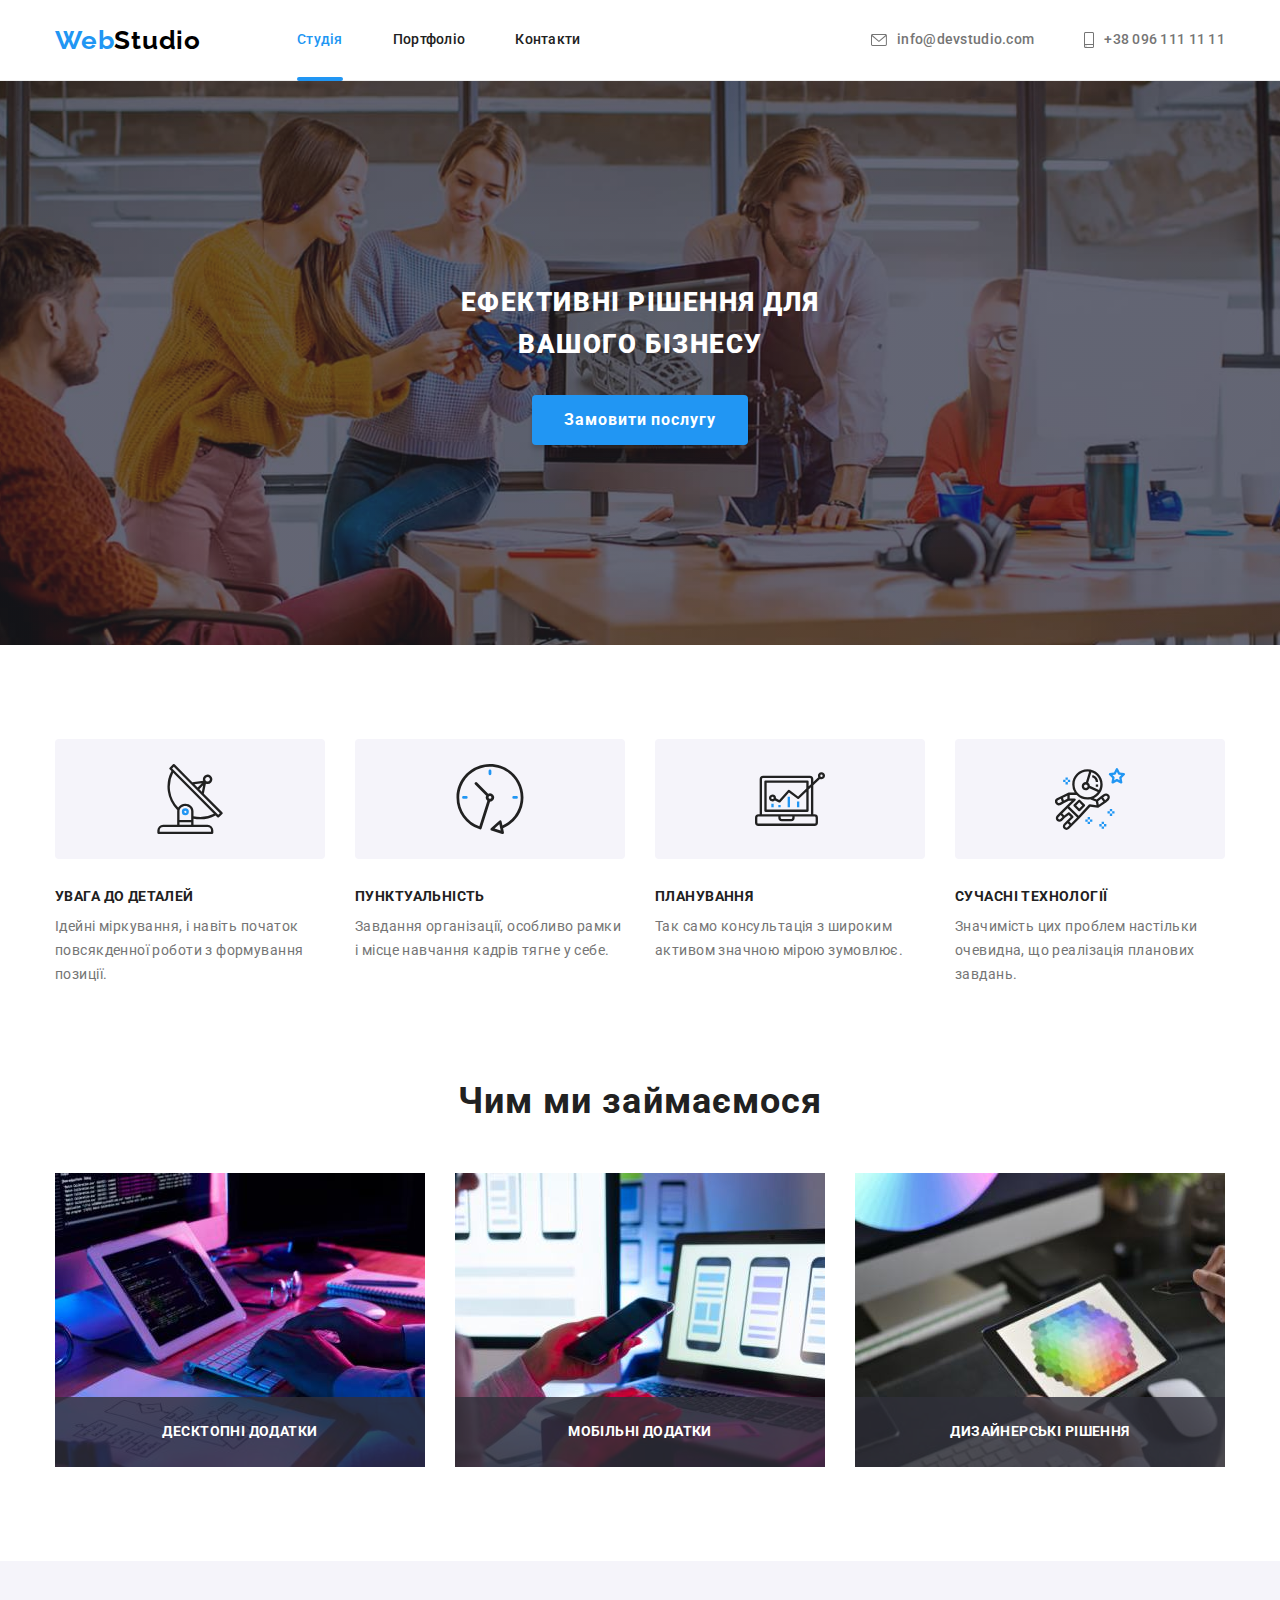
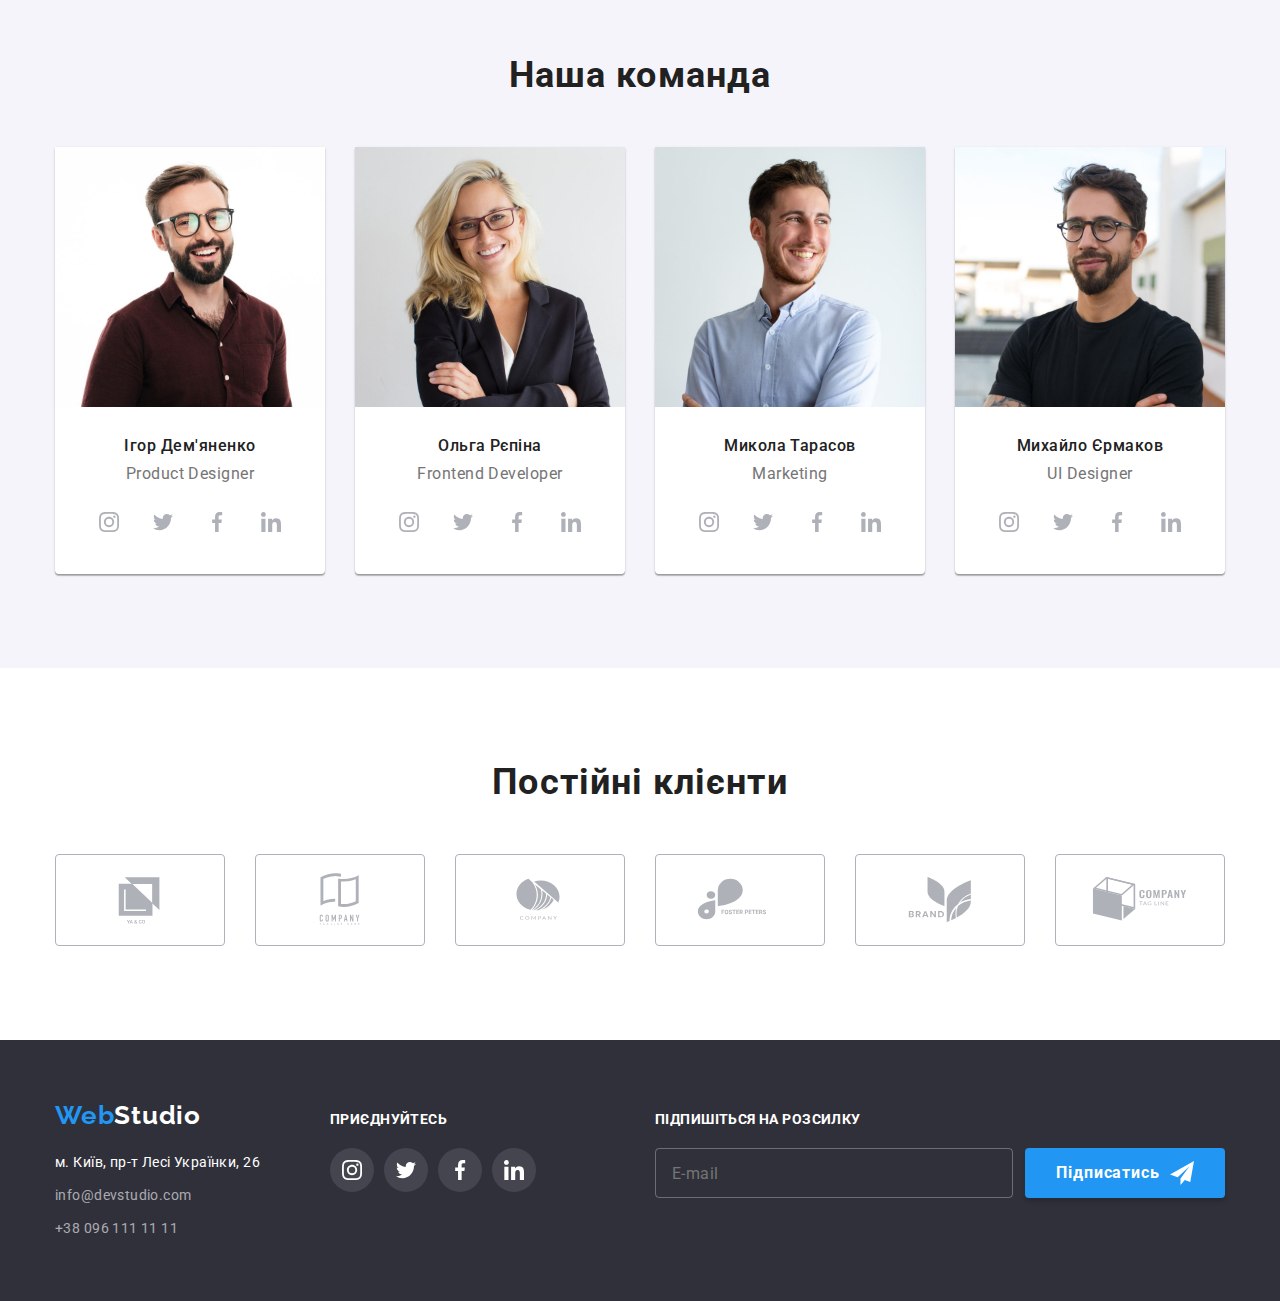
==== index.html @ f0867762 "Initial commit" ====
<!DOCTYPE html>
<html lang="uk">
  <head>
    <meta charset="UTF-8" />
    <meta http-equiv="X-UA-Compatible" content="IE=edge" />
    <meta name="viewport" content="width=device-width, initial-scale=1.0" />
    <title>Document</title>
    <link rel="preconnect" href="https://fonts.googleapis.com" />
    <link rel="preconnect" href="https://fonts.gstatic.com" crossorigin />
    <link
      href="https://fonts.googleapis.com/css2?family=Raleway:wght@700&family=Roboto:wght@400;500;700;900&display=swap"
      rel="stylesheet"
    />
    <link
      rel="stylesheet"
      href="https://cdnjs.cloudflare.com/ajax/libs/modern-normalize/1.0.0/modern-normalize.min.css"
    />

    <link rel="stylesheet" href="./css/main.min.css" />
  </head>
  <body>
    <header class="header">
      <div class="header_container">
        <a class="logo_header" href="./index.html" lang="en">
          <span class="logo_span">Web</span>Studio</a
        >
        <button
          class="btn__menu is-open"
          type="button"
          aria-expanded="true"
          aria-controls="menu-container"
          data-menu-button=""
        >
          <svg width="40" height="40" aria-label="Перемикач мобільного меню">
            <use
              class="btn__icon--burger"
              href="./images/icon.svg#icon-menu"
            ></use>
            <use
              class="btn__icon--close"
              href="./images/icon.svg#icon-close"
            ></use>
          </svg>
        </button>
        <div class="header_menu" id="menu-container" data-menu>
          <nav>
            <ul class="header_nav">
              <li class="header_nav-item">
                <a class="header_nav-link current" href="./index.html"
                  >Студія</a
                >
              </li>
              <li class="header_nav-item">
                <a class="header_nav-link" href="./portfolio.html">Портфоліо</a>
              </li>
              <li class="header_nav-item">
                <a class="header_nav-link" href="#">Контакти</a>
              </li>
            </ul>
          </nav>
          <ul class="header_contacts">
            <li class="header_contacts-item">
              <a
                class="header_contacts-link mobile-menu-email"
                href="mailto:info@devstudio.com"
                ><svg class="header_contacts-icon" width="16" height="12">
                  <use href="./images/icon.svg#icon-envelope"></use>
                </svg>
                info@devstudio.com</a
              >
            </li>
            <li class="header_contacts-item">
              <a
                class="header_contacts-link mobile-menu-tel"
                href="tel:+380961111111"
                ><svg class="header_contacts-icon" width="10" height="16">
                  <use href="./images/icon.svg#icon-smartphone"></use>
                </svg>
                +38 096 111 11 11</a
              >
            </li>
          </ul>
          <ul class="social_mobile-list">
            <li class="social_mobile-item">
              <a class="social_mobile-link" href="">Instagram</a>
            </li>
            <li class="social_mobile-item">
              <a class="social_mobile-link" href="">Twitter</a>
            </li>
            <li class="social_mobile-item">
              <a class="social_mobile-link" href="">Facebook</a>
            </li>
            <li class="social_mobile-item">
              <a class="social_mobile-link" href="">LinkedIn</a>
            </li>
          </ul>
        </div>
      </div>
    </header>

    <main>
      <section class="hero_section">
        <div class="hero_container container">
          <h1 class="hero_title">Ефективні рішення для вашого бізнесу</h1>
          <button data-modal_open type="button" class="btn">
            Замовити послугу
          </button>
        </div>
      </section>
      <section class="feature_section">
        <div class="container feature_container">
          <h2 hidden>Особливості</h2>
          <ul class="feature_list">
            <li class="feature_item">
              <div class="feature_iconContainer">
                <svg class="icon" width="70" height="70">
                  <use href="./images/icon.svg#icon-antenna"></use>
                </svg>
              </div>
              <h3 class="feature_subtitle">Увага до деталей</h3>
              <p class="feature_text">
                Ідейні міркування, і навіть початок повсякденної роботи з
                формування позиції.
              </p>
            </li>
            <li class="feature_item">
              <div class="feature_iconContainer">
                <svg class="icon" width="70" height="70">
                  <use href="./images/icon.svg#icon-clock"></use>
                </svg>
              </div>
              <h3 class="feature_subtitle">Пунктуальність</h3>
              <p class="feature_text">
                Завдання організації, особливо рамки і місце навчання кадрів
                тягне у себе.
              </p>
            </li>
            <li class="feature_item">
              <div class="feature_iconContainer">
                <svg class="icon" width="70" height="70">
                  <use href="./images/icon.svg#icon-diagram"></use>
                </svg>
              </div>
              <h3 class="feature_subtitle">Планування</h3>
              <p class="feature_text">
                Так само консультація з широким активом значною мірою зумовлює.
              </p>
            </li>
            <li class="feature_item">
              <div class="feature_iconContainer">
                <svg class="icon" width="70" height="70">
                  <use href="./images/icon.svg#icon-astronaut"></use>
                </svg>
              </div>
              <h3 class="feature_subtitle">Сучасні технології</h3>
              <p class="feature_text">
                Значимість цих проблем настільки очевидна, що реалізація
                планових завдань.
              </p>
            </li>
          </ul>
        </div>
      </section>
      <section class="activity_section">
        <div class="activity_container">
          <h2 class="activity_title">Чим ми займаємося</h2>
          <ul class="activity_list">
            <li class="activity_item">
              <img
                src="./images/work_on_laptop-1.jpg"
                alt="Розробка програмного забезпечення"
                width="370"
                class="activity_img"
              />
              <p class="activity_text">Десктопні додатки</p>
            </li>
            <li class="activity_item">
              <img
                src="./images/work_on_laptop-2.jpg"
                alt="Розробка мобільного додатку"
                width="370"
                class="activity_img"
              />
              <p class="activity_text">Мобільні додатки</p>
            </li>
            <li class="activity_item">
              <img
                src="./images/work_on_laptop-3.jpg"
                alt="Робота з палітрою кольорів"
                width="370"
                class="activity_img"
              />
              <p class="activity_text">Дизайнерські рішення</p>
            </li>
          </ul>
        </div>
      </section>

      <section class="team_section section">
        <div class="container team_container">
          <h2 class="team_title">Наша команда</h2>
          <ul class="team_list">
            <li class="team_item">
              <img
                src="./images/product_designer.jpg"
                alt="product_designer"
                width="270"
                class="team_img"
              />
              <div class="team_description">
                <h3 class="team_name">Ігор Дем'яненко</h3>
                <p lang="en" class="team_profession">Product Designer</p>
                <ul class="social_list">
                  <li>
                    <a class="social_link" href="#">
                      <svg class="icon social_icon" width="20" height="20">
                        <use href="./images/icon.svg#icon-instagram"></use>
                      </svg>
                    </a>
                  </li>
                  <li>
                    <a class="social_link" href="#">
                      <svg class="icon social_icon" width="20" height="20">
                        <use href="./images/icon.svg#icon-twitter"></use>
                      </svg>
                    </a>
                  </li>
                  <li>
                    <a class="social_link" href="#">
                      <svg class="icon social_icon" width="20" height="20">
                        <use href="./images/icon.svg#icon-facebook"></use>
                      </svg>
                    </a>
                  </li>
                  <li>
                    <a class="social_link" href="#">
                      <svg class="icon social_icon" width="20" height="20">
                        <use href="./images/icon.svg#icon-linkedin"></use>
                      </svg>
                    </a>
                  </li>
                </ul>
              </div>
            </li>
            <li class="team_item">
              <img
                src="./images/frontend_developer.jpg"
                alt="frontend_developer"
                width="270"
                class="team_img"
              />
              <div class="team_description">
                <h3 class="team_name">Ольга Рєпіна</h3>
                <p lang="en" class="team_profession">Frontend Developer</p>
                <ul class="social_list">
                  <li>
                    <a class="social_link" href="#">
                      <svg class="icon social_icon" width="20" height="20">
                        <use href="./images/icon.svg#icon-instagram"></use>
                      </svg>
                    </a>
                  </li>
                  <li>
                    <a class="social_link" href="#">
                      <svg class="icon social_icon" width="20" height="20">
                        <use href="./images/icon.svg#icon-twitter"></use>
                      </svg>
                    </a>
                  </li>
                  <li>
                    <a class="social_link" href="#">
                      <svg class="icon social_icon" width="20" height="20">
                        <use href="./images/icon.svg#icon-facebook"></use>
                      </svg>
                    </a>
                  </li>
                  <li>
                    <a class="social_link" href="#">
                      <svg class="icon social_icon" width="20" height="20">
                        <use href="./images/icon.svg#icon-linkedin"></use>
                      </svg>
                    </a>
                  </li>
                </ul>
              </div>
            </li>
            <li class="team_item">
              <img
                src="./images/marketing.jpg"
                alt="marketing"
                width="270"
                class="team_img"
              />
              <div class="team_description">
                <h3 class="team_name">Микола Тарасов</h3>
                <p lang="en" class="team_profession">Marketing</p>
                <ul class="social_list">
                  <li>
                    <a class="social_link" href="#">
                      <svg class="icon social_icon" width="20" height="20">
                        <use href="./images/icon.svg#icon-instagram"></use>
                      </svg>
                    </a>
                  </li>
                  <li>
                    <a class="social_link" href="#">
                      <svg class="icon social_icon" width="20" height="20">
                        <use href="./images/icon.svg#icon-twitter"></use>
                      </svg>
                    </a>
                  </li>
                  <li>
                    <a class="social_link" href="#">
                      <svg class="icon social_icon" width="20" height="20">
                        <use href="./images/icon.svg#icon-facebook"></use>
                      </svg>
                    </a>
                  </li>
                  <li>
                    <a class="social_link" href="#">
                      <svg class="icon social_icon" width="20" height="20">
                        <use href="./images/icon.svg#icon-linkedin"></use>
                      </svg>
                    </a>
                  </li>
                </ul>
              </div>
            </li>
            <li class="team_item">
              <img
                src="./images/ui_designer.jpg"
                alt="ui_designer"
                width="270"
                class="team_img"
              />
              <div class="team_description">
                <h3 class="team_name">Михайло Єрмаков</h3>
                <p lang="en" class="team_profession">UI Designer</p>
                <ul class="social_list">
                  <li>
                    <a class="social_link" href="#">
                      <svg class="icon social_icon" width="20" height="20">
                        <use href="./images/icon.svg#icon-instagram"></use>
                      </svg>
                    </a>
                  </li>
                  <li>
                    <a class="social_link" href="#">
                      <svg class="icon social_icon" width="20" height="20">
                        <use href="./images/icon.svg#icon-twitter"></use>
                      </svg>
                    </a>
                  </li>
                  <li>
                    <a class="social_link" href="#">
                      <svg class="icon social_icon" width="20" height="20">
                        <use href="./images/icon.svg#icon-facebook"></use>
                      </svg>
                    </a>
                  </li>
                  <li>
                    <a class="social_link" href="#">
                      <svg class="icon social_icon" width="20" height="20">
                        <use href="./images/icon.svg#icon-linkedin"></use>
                      </svg>
                    </a>
                  </li>
                </ul>
              </div>
            </li>
          </ul>
        </div>
      </section>

      <section class="section customers_section">
        <div class="container customers_container">
          <h2 class="customers_title">Постійні клієнти</h2>
          <ul class="customers_list">
            <li class="customers_item">
              <a href="#" class="customers_link">
                <svg class="icon icon-customers" width="106" height="60">
                  <use href="./images/icon.svg#icon-logo-1"></use>
                </svg>
              </a>
            </li>
            <li class="customers_item">
              <a href="#" class="customers_link">
                <svg class="icon icon-customers" width="106" height="60">
                  <use href="./images/icon.svg#icon-logo-2"></use>
                </svg>
              </a>
            </li>
            <li class="customers_item">
              <a href="#" class="customers_link">
                <svg class="icon icon-customers" width="106" height="60">
                  <use href="./images/icon.svg#icon-logo-3"></use>
                </svg>
              </a>
            </li>
            <li class="customers_item">
              <a href="#" class="customers_link">
                <svg class="icon icon-customers" width="106" height="60">
                  <use href="./images/icon.svg#icon-logo-4"></use>
                </svg>
              </a>
            </li>
            <li class="customers_item">
              <a href="#" class="customers_link">
                <svg class="icon icon-customers" width="106" height="60">
                  <use href="./images/icon.svg#icon-logo-5"></use>
                </svg>
              </a>
            </li>
            <li class="customers_item">
              <a href="#" class="customers_link">
                <svg class="icon icon-customers" width="106" height="60">
                  <use href="./images/icon.svg#icon-logo-6"></use>
                </svg>
              </a>
            </li>
          </ul>
        </div>
      </section>
    </main>

    <footer class="footer">
      <div class="container footer_container">
        <div class="footer_contacts">
          <a class="logo_footer" href="./index.html" lang="en">
            <span class="logo_span">Web</span>Studio</a
          >

          <address class="footer_address">
            <a
              class="footer_address-postal"
              href="https://goo.gl/maps/RN5q9pUmJRrH2zyX9"
              target="_blank"
              rel="noopener noreferrer nofollow"
              >м. Київ, пр-т Лесі Українки, 26</a
            >

            <ul class="list footer_contact">
              <li class="footer_contact-item">
                <a class="footer_contact-link" href="mailto:info@devstudio.com"
                  >info@devstudio.com</a
                >
              </li>
              <li class="footer_contact-item">
                <a class="footer_contact-link" href="tel:+380961111111"
                  >+38 096 111 11 11
                </a>
              </li>
            </ul>
          </address>
        </div>
        <div class="footer_social">
          <p class="footer_title">Приєднуйтесь</p>
          <ul class="list social_list">
            <li>
              <a class="social_link social_link--footer" href="#">
                <svg class="icon social_icon" width="20" height="20">
                  <use href="./images/icon.svg#icon-instagram"></use>
                </svg>
              </a>
            </li>
            <li>
              <a class="social_link social_link--footer" href="#">
                <svg class="icon social_icon" width="20" height="20">
                  <use href="./images/icon.svg#icon-twitter"></use>
                </svg>
              </a>
            </li>
            <li>
              <a class="social_link social_link--footer" href="#">
                <svg class="icon social_icon" width="20" height="20">
                  <use href="./images/icon.svg#icon-facebook"></use>
                </svg>
              </a>
            </li>
            <li>
              <a class="social_link social_link--footer" href="#">
                <svg class="icon social_icon" width="20" height="20">
                  <use href="./images/icon.svg#icon-linkedin"></use>
                </svg>
              </a>
            </li>
          </ul>
        </div>

        <div class="footer_subscription">
          <p class="footer_title">Підпишіться на розсилку</p>
          <form class="subscription">
            <input
              class="subscription_input"
              type="email"
              name="subscription_email"
              id="subscription_email"
              placeholder="E-mail"
            />

            <button class="btn subscription-btn" type="submit">
              Підписатись
              <svg class="icon subscription_icon" width="24" height="24">
                <use href="./images/icon.svg#icon-subscription-send"></use>
              </svg>
            </button>
          </form>
        </div>
      </div>
    </footer>
    <div class="backdrop is-hidden" data-modal>
      <div class="modal">
        <button data-modal_close class="modal_btn-close" type="button">
          <svg class="modal_close-icon" width="18" height="18">
            <use href="./images/icon.svg#icon-close"></use>
          </svg>
        </button>
        <p class="modal_title">Залиште свої дані, ми вам передзвонимо</p>
        <form>
          <div class="input_thumb">
            <label class="input_label" for="user_name">Ім'я</label>
            <div class="input_wrapper">
              <input
                class="input_form"
                type="text"
                name="username"
                id="user_name"
              />
              <svg class="input_icon" width="18" height="18">
                <use href="./images/icon.svg#icon-form-person"></use>
              </svg>
            </div>
          </div>
          <div class="input_thumb">
            <label class="input_label" for="user_tel">Телефон</label>
            <div class="input_wrapper">
              <input class="input_form" type="tel" name="tel" id="user_tel" />
              <svg class="input_icon" width="18" height="18">
                <use href="./images/icon.svg#icon-form-phone"></use>
              </svg>
            </div>
          </div>
          <div class="input_thumb">
            <label class="input_label" for="user_email">Пошта</label>
            <div class="input_wrapper">
              <input
                class="input_form"
                type="email"
                name="email"
                id="user_email"
              />
              <svg class="input_icon" width="18" height="18">
                <use href="./images/icon.svg#icon-form-email"></use>
              </svg>
            </div>
          </div>
          <div class="input_thumb input_thumb-last">
            <label class="input_label" for="user_comment">Коментар</label>
            <textarea
              class="input_form input_comment"
              name="comment"
              id="user_comment"
              placeholder="Введіть текст"
            ></textarea>
          </div>
          <div class="checkbox_thumb">
            <label class="checkbox_label">
              <input
                class="checkbox"
                type="checkbox"
                name="checkbox"
                value="condition"
              />
              <span class="checkbox_icon"></span>
              <span class="checkbox_text">
                Погоджуюся з розсилкою та приймаю
                <a class="checkbox_link" href="">Умови договору</a></span
              >
            </label>
          </div>

          <button class="btn modal_btn" type="submit">Відправити</button>
        </form>
      </div>
    </div>

    <script src="./js/modal.js"></script>
    <script src="./js/mobile-menu.js"></script>
  </body>
</html>
---- css/main.min.css ----
h1,h2,h3,p{margin:0;padding:0}ul{list-style:none;padding:0;margin:0}body{background-color:#fff;color:#757575;font-family:"Roboto",sans-serif}img{display:block;max-width:100%;height:auto}.team_list,.activity_list{list-style:none}.card_link,.checkbox_link,.footer_contact-link,.footer_address-postal,.social_mobile-link,.header_contacts-link,.header_nav-link,.logo_footer,.logo_header{text-decoration:none}.checkbox_icon,.subscription_icon,.header_contacts-icon{fill:currentColor}.portfolio_container,.footer_container,.customers_container,.team_container,.activity_container,.feature_container,.hero_section,.hero_container,.header_container{padding-left:15px;padding-right:15px;margin-left:auto;margin-right:auto;-webkit-transition:max-width 500ms cubic-bezier(0.4, 0, 0.2, 1);transition:max-width 500ms cubic-bezier(0.4, 0, 0.2, 1)}@media screen and (min-width: 480px){.portfolio_container,.footer_container,.customers_container,.team_container,.activity_container,.feature_container,.hero_section,.hero_container,.header_container{max-width:480px}}@media screen and (min-width: 768px){.portfolio_container,.footer_container,.customers_container,.team_container,.activity_container,.feature_container,.hero_section,.hero_container,.header_container{max-width:768px}}@media screen and (min-width: 1200px){.portfolio_container,.footer_container,.customers_container,.team_container,.activity_container,.feature_container,.hero_section,.hero_container,.header_container{max-width:1200px}}.portfolio_section,.footer_section,.customers_section,.team_section,.activity_section,.feature_section{padding-top:60px;padding-bottom:60px}@media screen and (min-width: 1200px){.portfolio_section,.footer_section,.customers_section,.team_section,.activity_section,.feature_section{padding-top:94px;padding-bottom:94px}}.customers_title,.team_title,.activity_title{font-weight:700;font-size:36px;line-height:1.16;text-align:center;letter-spacing:.03em;margin-bottom:50px;color:#212121}.logo_footer,.logo_header{color:#000;font-family:"Raleway";font-weight:700;font-size:26px;line-height:1.19;letter-spacing:.03em}.filter_btn,.subscription-btn,.btn{font-weight:700;font-size:16px;line-height:1.88;letter-spacing:.06em;color:#fff;background:#2196f3;-webkit-box-shadow:0px 4px 4px rgba(0,0,0,.15);box-shadow:0px 4px 4px rgba(0,0,0,.15);border-radius:4px;border:0;cursor:pointer;font-family:inherit;padding:10px 32px;-webkit-transition:background-color 250ms cubic-bezier(0.4, 0, 0.2, 1);transition:background-color 250ms cubic-bezier(0.4, 0, 0.2, 1)}.filter_btn:focus,.subscription-btn:focus,.btn:focus,.filter_btn:hover,.subscription-btn:hover,.btn:hover{background-color:#188ce8}.header{background-color:#fff;border-bottom:1px solid #eee;position:relative}.header_menu{display:none}@media screen and (max-width: 768px){.header_menu.is-open{display:-webkit-box;display:-ms-flexbox;display:flex;-webkit-box-orient:vertical;-webkit-box-direction:normal;-ms-flex-direction:column;flex-direction:column;-webkit-box-pack:justify;-ms-flex-pack:justify;justify-content:space-between;width:100vw;height:100%;position:fixed;top:0;right:0;padding:48px 40px;background-color:#fff}}@media screen and (min-width: 768px){.header_menu{display:-webkit-box;display:-ms-flexbox;display:flex;-webkit-box-pack:space-evenly;-ms-flex-pack:space-evenly;justify-content:space-evenly;-webkit-box-align:center;-ms-flex-align:center;align-items:center;width:100%}}.header_container{display:-webkit-box;display:-ms-flexbox;display:flex;-webkit-box-align:center;-ms-flex-align:center;align-items:center}.header_nav{display:block}@media screen and (min-width: 768px){.header_nav{display:-webkit-box;display:-ms-flexbox;display:flex;gap:50px;margin-left:96px;padding-left:0}}@media screen and (max-width: 768px){.header_nav-item{display:block;margin-bottom:32px}}.header_nav-link{display:block;letter-spacing:.02em;font-weight:500;font-size:40px;line-height:1.18;color:#212121;-webkit-transition:color 250ms cubic-bezier(0.4, 0, 0.2, 1);transition:color 250ms cubic-bezier(0.4, 0, 0.2, 1)}@media screen and (min-width: 768px){.header_nav-link{font-size:14px;line-height:1.14;padding-bottom:32px;padding-top:32px;-webkit-box-align:center;-ms-flex-align:center;align-items:center}}.header_nav-link:hover,.header_nav-link:focus{color:#2196f3}.header_contacts{display:-webkit-box;display:-ms-flexbox;display:flex;-webkit-box-orient:vertical;-webkit-box-direction:reverse;-ms-flex-direction:column-reverse;flex-direction:column-reverse;gap:32px;margin-top:auto}@media screen and (min-width: 768px){.header_contacts{padding-left:0;margin-left:auto;margin-top:0;gap:10px}}@media screen and (min-width: 1200px){.header_contacts{display:-webkit-box;display:-ms-flexbox;display:flex;-webkit-box-orient:horizontal;-webkit-box-direction:normal;-ms-flex-direction:row;flex-direction:row;gap:50px}}.header_contacts-link{display:block;letter-spacing:.02em;font-weight:500;font-size:14px;line-height:1.14;color:#757575;-webkit-transition:color 250ms cubic-bezier(0.4, 0, 0.2, 1);transition:color 250ms cubic-bezier(0.4, 0, 0.2, 1)}@media screen and (min-width: 768px){.header_contacts-link{display:-webkit-box;display:-ms-flexbox;display:flex;-webkit-box-align:center;-ms-flex-align:center;align-items:center}}@media screen and (min-width: 1200px){.header_contacts-link{padding-bottom:32px;padding-top:32px}}.header_contacts-link:hover,.header_contacts-link:focus{color:#2196f3}.header_contacts-icon{margin-right:10px;display:none}@media screen and (min-width: 768px){.header_contacts-icon{display:block}}@media screen and (max-width: 768px){.mobile-menu-tel{color:#2196f3;font-size:34px;line-height:1.16}}@media screen and (max-width: 768px){.mobile-menu-email{font-size:24px;line-height:1.66}}.logo_header{padding-top:24px;padding-bottom:24px}.logo_footer{color:#fff;margin-bottom:20px;display:block}@media screen and (max-width: 1200px){.logo_footer{text-align:center}}.logo_span{color:#2196f3}.hero_section{background-color:var(#2f303a);text-align:center;padding-top:200px;padding-bottom:200px;max-width:480px;max-height:400px;margin-left:auto;margin-right:auto;background-size:cover;background-repeat:no-repeat;background-position:center;background-image:-webkit-gradient(linear, left top, right top, from(rgba(47, 48, 58, 0.4)), to(rgba(47, 48, 58, 0.4))),url(..//images/hero-back.jpg);background-image:linear-gradient(to right, rgba(47, 48, 58, 0.4), rgba(47, 48, 58, 0.4)),url(..//images/hero-back.jpg)}@media screen and (min-width: 768px){.hero_section{max-width:768px;background-color:#ffc107}}@media screen and (min-width: 1200px){.hero_section{max-width:1600px;max-height:600px}}.hero_title{font-weight:900;letter-spacing:.06em;text-transform:uppercase;color:#fff;margin-left:auto;margin-right:auto;margin-bottom:30px;font-size:26px;line-height:1.62;width:360px}.btn__menu{min-height:40px;min-width:40px;display:-webkit-box;display:-ms-flexbox;display:flex;-webkit-box-pack:center;-ms-flex-pack:center;justify-content:center;-webkit-box-align:center;-ms-flex-align:center;align-items:center;position:fixed;top:20px;right:15px;z-index:2;border:none;background-color:rgba(0,0,0,0)}.btn__menu:hover,.btn__menu:focus{fill:#2196f3}@media screen and (min-width: 768px){.btn__menu{display:none}}.btn__icon--burger{display:none}.btn__menu.is-open .btn__icon--burger{display:block}.btn__menu.is-open .btn__icon--close{display:none}.btn__menu.is-open{position:absolute}.current{color:#2196f3;position:relative}@media screen and (min-width: 768px){.current::after{position:absolute;bottom:-1.5%;left:0;content:"";width:100%;height:4px;background-color:#2196f3;border-radius:2px}}.feature_subtitle{font-weight:700;font-size:14px;line-height:1.14;letter-spacing:.03em;text-transform:uppercase;margin-bottom:10px;color:#212121}.feature_text{font-size:14px;line-height:1.71;letter-spacing:.03em}.feature_list{display:-webkit-box;display:-ms-flexbox;display:flex;gap:30px;-ms-flex-wrap:wrap;flex-wrap:wrap;-webkit-box-pack:center;-ms-flex-pack:center;justify-content:center}@media screen and (min-width: 768px){.feature_list{display:-webkit-box;display:-ms-flexbox;display:flex;gap:30px;-ms-flex-wrap:wrap;flex-wrap:wrap}}@media screen and (min-width: 1200px){.feature_list{display:-webkit-box;display:-ms-flexbox;display:flex;gap:30px}}.feature_item{-ms-flex-preferred-size:calc(100% - 30px);flex-basis:calc(100% - 30px)}@media screen and (min-width: 768px){.feature_item{-ms-flex-preferred-size:calc((100% - 30px)/2);flex-basis:calc((100% - 30px)/2)}}@media screen and (min-width: 1200px){.feature_item{-ms-flex-preferred-size:calc((100% - 90px)/4);flex-basis:calc((100% - 90px)/4)}}.feature_iconContainer{display:-webkit-box;display:-ms-flexbox;display:flex;-webkit-box-align:center;-ms-flex-align:center;align-items:center;-webkit-box-pack:center;-ms-flex-pack:center;justify-content:center;-ms-flex-preferred-size:calc((100% - 90px)/4);flex-basis:calc((100% - 90px)/4);height:120px;background-color:#f5f4fa;margin-bottom:30px;border-radius:4px}.activity_section{padding-top:0}@media screen and (max-width: 1199px){.activity_section{display:none}}.activity_list{display:-webkit-box;display:-ms-flexbox;display:flex;gap:30px}.activity_item{position:relative}.activity_img{display:block}.activity_text{font-weight:700;font-size:14px;line-height:1.14;text-align:center;letter-spacing:.03em;text-transform:uppercase;color:#fff;background:rgba(47,48,58,.8);display:-webkit-box;display:-ms-flexbox;display:flex;-webkit-box-pack:center;-ms-flex-pack:center;justify-content:center;-webkit-box-align:center;-ms-flex-align:center;align-items:center;height:70px;width:100%;position:absolute;bottom:0}.social_list{display:-webkit-box;display:-ms-flexbox;display:flex;-webkit-box-align:center;-ms-flex-align:center;align-items:center;-webkit-box-pack:center;-ms-flex-pack:center;justify-content:center;gap:10px}.social_link{display:-webkit-box;display:-ms-flexbox;display:flex;-webkit-box-align:center;-ms-flex-align:center;align-items:center;-webkit-box-pack:center;-ms-flex-pack:center;justify-content:center;fill:#afb1b8;border-radius:50%;width:44px;height:44px;-webkit-transition-property:fill,background-color;transition-property:fill,background-color;-webkit-transition-duration:250ms;transition-duration:250ms;-webkit-transition-timing-function:cubic-bezier(0.4, 0, 0.2, 1);transition-timing-function:cubic-bezier(0.4, 0, 0.2, 1)}.social_link:hover,.social_link:focus{background-color:#2196f3;fill:#fff}.social_link--footer{fill:#fff;background-color:rgba(255,255,255,.1);-webkit-transition-property:background-color;transition-property:background-color;-webkit-transition-duration:250ms;transition-duration:250ms;-webkit-transition-timing-function:cubic-bezier(0.4, 0, 0.2, 1);transition-timing-function:cubic-bezier(0.4, 0, 0.2, 1)}.social_mobile-list{display:-webkit-box;display:-ms-flexbox;display:flex;margin-top:64px}@media screen and (min-width: 768px){.social_mobile-list{display:none}}.social_mobile-item{border-right:1px solid rgba(33,33,33,.2);padding:0 10px}.social_mobile-item:last-child{border-right:none}.social_mobile-link{font-weight:500;font-size:18px;line-height:1.22;letter-spacing:.02em;color:#2196f3}.team_section{background-color:#f5f4fa}.team_item{background-color:#fff;-webkit-box-shadow:0px 1px 3px rgba(0,0,0,.12),0px 1px 1px rgba(0,0,0,.14),0px 2px 1px rgba(0,0,0,.2);box-shadow:0px 1px 3px rgba(0,0,0,.12),0px 1px 1px rgba(0,0,0,.14),0px 2px 1px rgba(0,0,0,.2);border-radius:0px 0px 4px 4px;-ms-flex-preferred-size:calc(100% - 30px);flex-basis:calc(100% - 30px)}@media screen and (min-width: 768px){.team_item{-ms-flex-preferred-size:calc((100% - 30px)/2);flex-basis:calc((100% - 30px)/2)}}@media screen and (min-width: 1200px){.team_item{-ms-flex-preferred-size:calc((100% - 90px)/4);flex-basis:calc((100% - 90px)/4)}}.team_list{display:-webkit-box;display:-ms-flexbox;display:flex;gap:30px;-ms-flex-wrap:wrap;flex-wrap:wrap}.team_img{display:block}.team_name{font-weight:500;font-size:16px;line-height:1.18;text-align:center;letter-spacing:.03em;color:#212121;margin-bottom:10px}.team_description{padding-top:30px;padding-bottom:30px}.team_profession{font-size:16px;line-height:1.18;text-align:center;letter-spacing:.03em;margin-bottom:16px}.customers_list{display:-webkit-box;display:-ms-flexbox;display:flex;gap:30px;-ms-flex-wrap:wrap;flex-wrap:wrap}.customers_item{-ms-flex-preferred-size:calc((100% - 30px)/2);flex-basis:calc((100% - 30px)/2);height:92px}@media screen and (min-width: 768px){.customers_item{-ms-flex-preferred-size:calc((100% - 60px)/3);flex-basis:calc((100% - 60px)/3)}}@media screen and (min-width: 1200px){.customers_item{-ms-flex-preferred-size:calc((100% - 150px)/6);flex-basis:calc((100% - 150px)/6)}}.customers_link{display:-webkit-box;display:-ms-flexbox;display:flex;-webkit-box-align:center;-ms-flex-align:center;align-items:center;-webkit-box-pack:center;-ms-flex-pack:center;justify-content:center;fill:#afb1b8;border:1px solid #afb1b8;border-radius:4px;width:100%;height:100%;-webkit-transition-property:fill,border-color;transition-property:fill,border-color;-webkit-transition-duration:250ms;transition-duration:250ms;-webkit-transition-timing-function:cubic-bezier(0.4, 0, 0.2, 1);transition-timing-function:cubic-bezier(0.4, 0, 0.2, 1)}.customers_link:hover,.customers_link:focus{fill:#2196f3;border-color:#2196f3}.footer{background-color:#2f303a;padding-top:60px;padding-bottom:60px}@media screen and (min-width: 1200px){.footer_social{margin-right:auto}}@media screen and (max-width: 1200px){.footer_social{padding-bottom:60px}}.footer_container{-ms-flex-wrap:wrap;flex-wrap:wrap}@media screen and (min-width: 768px){.footer_container{display:-webkit-box;display:-ms-flexbox;display:flex;-webkit-box-align:baseline;-ms-flex-align:baseline;align-items:baseline}}@media screen and (max-width: 1200px){.footer_container{-ms-flex-pack:distribute;justify-content:space-around}}.footer_title{font-weight:700;font-size:14px;line-height:1.14;letter-spacing:.03em;text-transform:uppercase;color:#fff;margin-bottom:20px}@media screen and (max-width: 1200px){.footer_title{text-align:center}}@media screen and (min-width: 1200px){.footer_contacts{margin-right:70px}}@media screen and (max-width: 1200px){.footer_contacts{padding-bottom:60px}}.footer_address{font-style:normal}@media screen and (max-width: 1200px){.footer_address{text-align:center}}.footer_address-postal{font-size:14px;line-height:1.71;letter-spacing:.03em;color:#fff;margin-bottom:9px;display:block;-webkit-transition:color 250ms cubic-bezier(0.4, 0, 0.2, 1);transition:color 250ms cubic-bezier(0.4, 0, 0.2, 1)}.footer_address-postal:focus,.footer_address-postal:hover{color:#2196f3}@media screen and (max-width: 1200px){.footer_address-postal{text-align:center}}.footer_contact-link{font-size:14px;line-height:1.71;letter-spacing:.03em;color:rgba(255,255,255,.6);-webkit-transition:color 250ms cubic-bezier(0.4, 0, 0.2, 1);transition:color 250ms cubic-bezier(0.4, 0, 0.2, 1)}.footer_contact-link:focus,.footer_contact-link:hover{color:#2196f3}.footer_contact-item{margin-bottom:9px}@media screen and (max-width: 1200px){.footer_contact-item{text-align:center}}.footer_contact-item:last-child{margin-bottom:0px}.subscription{display:-webkit-box;display:-ms-flexbox;display:flex;-webkit-box-orient:vertical;-webkit-box-direction:normal;-ms-flex-direction:column;flex-direction:column;-webkit-box-align:center;-ms-flex-align:center;align-items:center;gap:20px}@media screen and (min-width: 1200px){.subscription{-webkit-box-orient:horizontal;-webkit-box-direction:normal;-ms-flex-direction:row;flex-direction:row;gap:0}}.subscription_input{border:1px solid rgba(255,255,255,.3);border-radius:4px;background-color:inherit;font-size:16px;line-height:1.25;letter-spacing:.03em;-webkit-transition:border-color 250ms cubic-bezier(0.4, 0, 0.2, 1);transition:border-color 250ms cubic-bezier(0.4, 0, 0.2, 1);padding:15px 16px;width:358px;height:50px;margin-right:12px;color:#fff}.subscription_input:hover,.subscription_input:focus{border-color:#2196f3}.subscription_icon{margin-left:10px}.subscription-btn{display:-webkit-box;display:-ms-flexbox;display:flex;-webkit-box-align:center;-ms-flex-align:center;align-items:center;-webkit-box-pack:center;-ms-flex-pack:center;justify-content:center;padding:10px 28px;min-width:200px;height:50px}.backdrop{position:fixed;top:0;left:0;width:100%;height:100%;background:rgba(0,0,0,.2);opacity:1;-webkit-transition:opacity 500ms cubic-bezier(0.4, 0, 0.2, 1);transition:opacity 500ms cubic-bezier(0.4, 0, 0.2, 1)}.backdrop.is-hidden{opacity:0;pointer-events:none}.backdrop.modal{-webkit-transform:translate(-50%, -50%) translateY(-100%);transform:translate(-50%, -50%) translateY(-100%)}.modal{width:450px;height:609px;background-color:#fff;position:absolute;padding:40px;top:50%;left:50%;-webkit-transform:translate(-50%, -50%) translateY(0%);transform:translate(-50%, -50%) translateY(0%);-webkit-transition:-webkit-transform 500ms cubic-bezier(0.4, 0, 0.2, 1);transition:-webkit-transform 500ms cubic-bezier(0.4, 0, 0.2, 1);transition:transform 500ms cubic-bezier(0.4, 0, 0.2, 1);transition:transform 500ms cubic-bezier(0.4, 0, 0.2, 1), -webkit-transform 500ms cubic-bezier(0.4, 0, 0.2, 1)}@media screen and (min-width: 1200px){.modal{width:528px;height:581px}}.modal-close-icon{-webkit-transition:fill 250ms cubic-bezier(0.4, 0, 0.2, 1);transition:fill 250ms cubic-bezier(0.4, 0, 0.2, 1)}.modal_btn-close{display:-webkit-box;display:-ms-flexbox;display:flex;-webkit-box-pack:center;-ms-flex-pack:center;justify-content:center;-webkit-box-align:center;-ms-flex-align:center;align-items:center;position:absolute;right:8px;top:8px;border:1px solid rgba(0,0,0,.1);background-color:#fff;border-radius:50%;height:30px;width:30px}.modal_btn-close:hover .modal_close-icon,.modal_btn-close:focus .modal_close-icon{fill:#2196f3}.modal_title{font-weight:700;font-size:20px;line-height:1.15;text-align:center;letter-spacing:.03em;margin-bottom:12px;color:#212121}.modal_btn{display:block;margin-right:auto;margin-left:auto;padding:10px 28px;min-width:200px;height:50px}.input_thumb{display:-webkit-box;display:-ms-flexbox;display:flex;-webkit-box-orient:vertical;-webkit-box-direction:normal;-ms-flex-direction:column;flex-direction:column;margin-bottom:10px}.input_thumb-last{margin-bottom:20px}.input_wrapper{position:relative}.input_form{width:100%;border:1px solid rgba(33,33,33,.2);border-radius:4px;height:40px;outline:none;padding:12px 42px;-webkit-transition:border-color 250ms cubic-bezier(0.4, 0, 0.2, 1);transition:border-color 250ms cubic-bezier(0.4, 0, 0.2, 1)}.input_form:hover,.input_form:focus{border-color:#2196f3}.input_form:hover+.input_icon,.input_form:focus+.input_icon{fill:#2196f3}.input_comment{resize:none;font-size:12px;line-height:1.17;letter-spacing:.01em;padding:12px 16px;height:120px}.input_icon{position:absolute;top:50%;left:12px;-webkit-transform:translateY(-50%);transform:translateY(-50%);fill:#212121;-webkit-transition:fill 250ms cubic-bezier(0.4, 0, 0.2, 1);transition:fill 250ms cubic-bezier(0.4, 0, 0.2, 1)}.input_label{width:100%;margin-bottom:4px;font-size:12px;line-height:1.16;letter-spacing:.01em}.checkbox{-webkit-appearance:none;-moz-appearance:none;appearance:none}.checkbox_thumb{margin-bottom:30px}.checkbox_label{display:-webkit-box;display:-ms-flexbox;display:flex;-webkit-box-align:center;-ms-flex-align:center;align-items:center;-webkit-box-pack:center;-ms-flex-pack:center;justify-content:center}.checkbox_icon{display:inline-block;margin-right:8px;width:16px;height:15px;border:2px solid #000;border-radius:2px;background-image:url(../images/checkbox-true.svg);background-repeat:no-repeat;background-size:contain;-webkit-transition-property:background-color,border-color;transition-property:background-color,border-color;-webkit-transition-duration:250ms;transition-duration:250ms;-webkit-transition-timing-function:cubic-bezier(0.4, 0, 0.2, 1);transition-timing-function:cubic-bezier(0.4, 0, 0.2, 1)}.checkbox:checked+.checkbox_icon{background-color:#2196f3;border-color:#2196f3}.checkbox:focus+.checkbox_icon,.checkbox:hover+.checkbox_icon{border-color:#2196f3}.checkbox_text,.checkbox_link{font-size:12px;line-height:1.16;letter-spacing:.03em}@media screen and (min-width: 1200px){.checkbox_text,.checkbox_link{font-size:14px;line-height:1.71}}.checkbox_link{color:#2196f3;position:relative}.checkbox_link::after{position:absolute;bottom:-1.5%;left:0;content:"";width:100%;height:1px;background-color:#2196f3}.filter{display:-webkit-box;display:-ms-flexbox;display:flex;-ms-flex-wrap:wrap;flex-wrap:wrap;gap:8px;margin-bottom:50px}@media screen and (min-width: 768px){.filter{-webkit-box-pack:center;-ms-flex-pack:center;justify-content:center}}.filter_btn{font-weight:500;font-size:16px;line-height:1.62;text-align:center;letter-spacing:.03em;color:#212121;background-color:#f5f4fa;border-radius:4px;border:0;cursor:pointer;font-family:inherit;padding:6px 22px;-webkit-transition-property:color,background-color,-webkit-box-shadow;transition-property:color,background-color,-webkit-box-shadow;transition-property:color,background-color,box-shadow;transition-property:color,background-color,box-shadow,-webkit-box-shadow;-webkit-transition-duration:250ms;transition-duration:250ms;-webkit-transition-timing-function:cubic-bezier(0.4, 0, 0.2, 1);transition-timing-function:cubic-bezier(0.4, 0, 0.2, 1)}.filter_current,.filter_btn:hover,.filter_btn:focus{color:#fff;background-color:#2196f3;-webkit-box-shadow:0px 3px 1px rgba(0,0,0,.1),0px 1px 2px rgba(0,0,0,.08),0px 2px 2px rgba(0,0,0,.12);box-shadow:0px 3px 1px rgba(0,0,0,.1),0px 1px 2px rgba(0,0,0,.08),0px 2px 2px rgba(0,0,0,.12)}.portfolio{display:-webkit-box;display:-ms-flexbox;display:flex;gap:30px;-ms-flex-wrap:wrap;flex-wrap:wrap}.card{width:calc(100% - 30px)}@media screen and (min-width: 768px){.card{width:calc((100% - 30px)/2)}}@media screen and (min-width: 1200px){.card{width:calc((100% - 60px)/3)}}.card .card_img{display:block}.card_link{display:-webkit-box;display:-ms-flexbox;display:flex;-webkit-box-orient:vertical;-webkit-box-direction:normal;-ms-flex-direction:column;flex-direction:column;height:100%;-webkit-transition:-webkit-box-shadow 250ms cubic-bezier(0.4, 0, 0.2, 1);transition:-webkit-box-shadow 250ms cubic-bezier(0.4, 0, 0.2, 1);transition:box-shadow 250ms cubic-bezier(0.4, 0, 0.2, 1);transition:box-shadow 250ms cubic-bezier(0.4, 0, 0.2, 1), -webkit-box-shadow 250ms cubic-bezier(0.4, 0, 0.2, 1)}.card_link:hover,.card_link:focus{-webkit-box-shadow:0px 1px 3px rgba(0,0,0,.12),0px 1px 1px rgba(0,0,0,.14),0px 2px 1px rgba(0,0,0,.2);box-shadow:0px 1px 3px rgba(0,0,0,.12),0px 1px 1px rgba(0,0,0,.14),0px 2px 1px rgba(0,0,0,.2)}.card_link:hover .card_overlay_text,.card_link:focus .card_overlay_text{-webkit-transform:translateY(-100%);transform:translateY(-100%);-webkit-transition:-webkit-transform 250ms ease;transition:-webkit-transform 250ms ease;transition:transform 250ms ease;transition:transform 250ms ease, -webkit-transform 250ms ease}.card_description{border-left:1px solid #eee;border-right:1px solid #eee;border-bottom:1px solid #eee;-webkit-box-flex:1;-ms-flex-positive:1;flex-grow:1;padding:20px 24px}.card_title{font-weight:700;font-size:18px;line-height:2;letter-spacing:.06em;color:#212121;margin-bottom:4px}.card_subtitle{font-size:16px;line-height:1.88;letter-spacing:.03em;color:#757575}.card_overlay{position:relative;overflow:hidden}.card_overlay_text{position:absolute;bottom:-100%;width:100%;height:100%;padding-left:24px;padding-right:24px;padding-top:63px;padding-bottom:63px;font-size:18px;line-height:1.56;letter-spacing:.03em;color:#fff;background-color:rgba(33,150,243,.9);-webkit-transform:translateY(0%);transform:translateY(0%);-webkit-transition:-webkit-transform 250ms ease;transition:-webkit-transform 250ms ease;transition:transform 250ms ease;transition:transform 250ms ease, -webkit-transform 250ms ease}/*# sourceMappingURL=main.min.css.map */
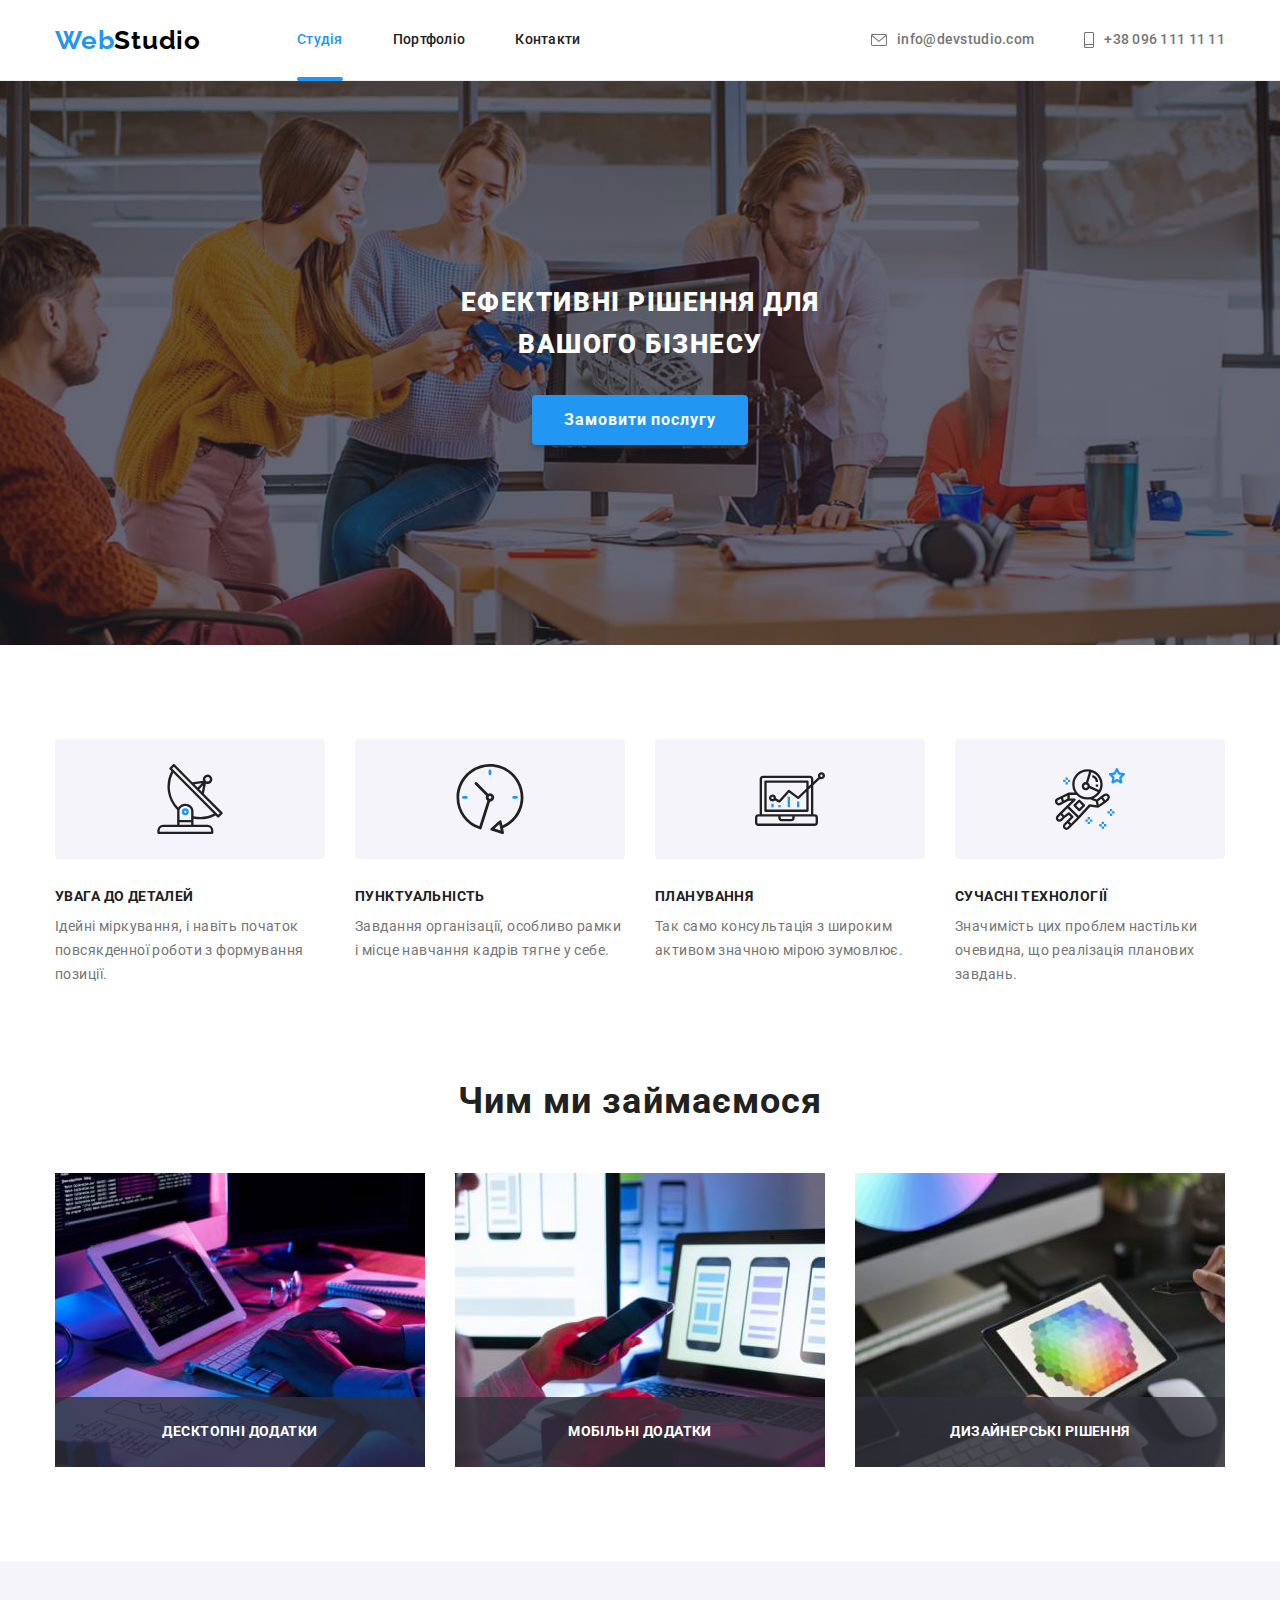
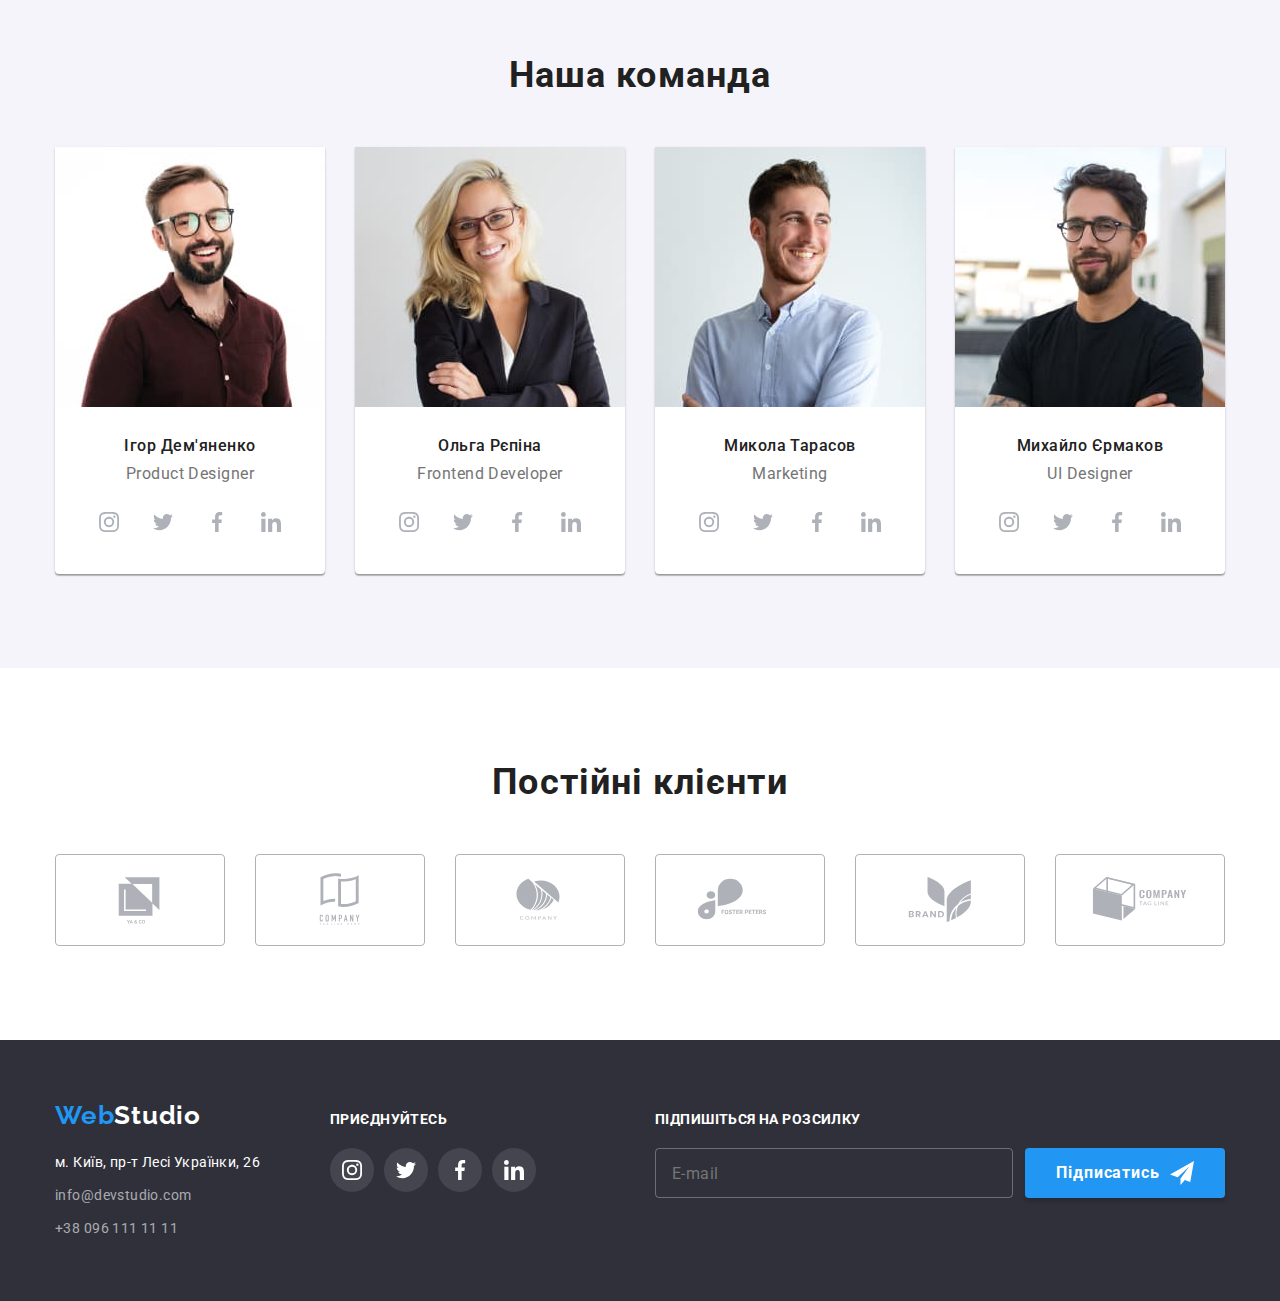
==== commit 2a7ca196: "v02" ====
--- a/index.html
+++ b/index.html
@@ -201,12 +201,36 @@
           <h2 class="team_title">Наша команда</h2>
           <ul class="team_list">
             <li class="team_item">
-              <img
-                src="./images/product_designer.jpg"
-                alt="product_designer"
-                width="270"
-                class="team_img"
-              />
+              <picture>
+                <source
+                  srcset="
+                    ./images/product_designer-mobile.jpg    1x,
+                    ./images/product_designer-mobile@2x.jpg 2x
+                  "
+                  media="(max-width: 767px)"
+                />
+                <source
+                  srcset="
+                    ./images/product_designer-tablet.jpg    1x,
+                    ./images/product_designer-tablet@2x.jpg 2x
+                  "
+                  media="(max-width: 1199px)"
+                />
+                <source
+                  srcset="
+                    ./images/product_designer-desktop.jpg    1x,
+                    ./images/product_designer-desktop@2x.jpg 2x
+                  "
+                  media="(min-width: 1200px)"
+                />
+                <img
+                  src="./images/frontend_developer.jpg"
+                  alt="Михайло Єрмаков"
+                  width="450"
+                  height="460"
+                />
+              </picture>
+
               <div class="team_description">
                 <h3 class="team_name">Ігор Дем'яненко</h3>
                 <p lang="en" class="team_profession">Product Designer</p>
@@ -243,12 +267,36 @@
               </div>
             </li>
             <li class="team_item">
-              <img
-                src="./images/frontend_developer.jpg"
-                alt="frontend_developer"
-                width="270"
-                class="team_img"
-              />
+              <picture>
+                <source
+                  srcset="
+                    ./images/frontend_developer-mobile.jpg    1x,
+                    ./images/frontend_developer-mobile@2x.jpg 2x
+                  "
+                  media="(max-width: 767px)"
+                />
+                <source
+                  srcset="
+                    ./images/frontend_developer-tablet.jpg    1x,
+                    ./images/frontend_developer-tablet@2x.jpg 2x
+                  "
+                  media="(max-width: 1199px)"
+                />
+                <source
+                  srcset="
+                    ./images/frontend_developer-desktop.jpg    1x,
+                    ./images/frontend_developer-desktop@2x.jpg 2x
+                  "
+                  media="(min-width: 1200px)"
+                />
+                <img
+                  src="./images/frontend_developer.jpg"
+                  alt="frontend_developer"
+                  width="450"
+                  height="460"
+                />
+              </picture>
+
               <div class="team_description">
                 <h3 class="team_name">Ольга Рєпіна</h3>
                 <p lang="en" class="team_profession">Frontend Developer</p>
@@ -285,12 +333,36 @@
               </div>
             </li>
             <li class="team_item">
-              <img
-                src="./images/marketing.jpg"
-                alt="marketing"
-                width="270"
-                class="team_img"
-              />
+              <picture>
+                <source
+                  srcset="
+                    ./images/marketing-mobile.jpg    1x,
+                    ./images/marketing-mobile@2x.jpg 2x
+                  "
+                  media="(max-width: 767px)"
+                />
+                <source
+                  srcset="
+                    ./images/marketing-tablet.jpg    1x,
+                    ./images/marketing-tablet@2x.jpg 2x
+                  "
+                  media="(max-width: 1199px)"
+                />
+                <source
+                  srcset="
+                    ./images/marketing-desktop.jpg    1x,
+                    ./images/marketing-desktop@2x.jpg 2x
+                  "
+                  media="(min-width: 1200px)"
+                />
+                <img
+                  src="./images/marketing.jpg"
+                  alt="marketing"
+                  width="450"
+                  height="460"
+                />
+              </picture>
+
               <div class="team_description">
                 <h3 class="team_name">Микола Тарасов</h3>
                 <p lang="en" class="team_profession">Marketing</p>
@@ -327,12 +399,36 @@
               </div>
             </li>
             <li class="team_item">
-              <img
-                src="./images/ui_designer.jpg"
-                alt="ui_designer"
-                width="270"
-                class="team_img"
-              />
+              <picture>
+                <source
+                  srcset="
+                    ./images/ui_designer-mobile.jpg    1x,
+                    ./images/ui_designer-mobile@2x.jpg 2x
+                  "
+                  media="(max-width: 767px)"
+                />
+                <source
+                  srcset="
+                    ./images/ui_designer-tablet.jpg    1x,
+                    ./images/ui_designer-tablet@2x.jpg 2x
+                  "
+                  media="(max-width: 1199px)"
+                />
+                <source
+                  srcset="
+                    ./images/ui_designer-desktop.jpg    1x,
+                    ./images/ui_designer-desktop@2x.jpg 2x
+                  "
+                  media="(min-width: 1200px)"
+                />
+                <img
+                  src="./images/ui_designer.jpg"
+                  alt="ui_designer"
+                  width="450"
+                  height="460"
+                />
+              </picture>
+
               <div class="team_description">
                 <h3 class="team_name">Михайло Єрмаков</h3>
                 <p lang="en" class="team_profession">UI Designer</p>
--- a/css/main.min.css
+++ b/css/main.min.css
@@ -1 +1 @@
-h1,h2,h3,p{margin:0;padding:0}ul{list-style:none;padding:0;margin:0}body{background-color:#fff;color:#757575;font-family:"Roboto",sans-serif}img{display:block;max-width:100%;height:auto}.team_list,.activity_list{list-style:none}.card_link,.checkbox_link,.footer_contact-link,.footer_address-postal,.social_mobile-link,.header_contacts-link,.header_nav-link,.logo_footer,.logo_header{text-decoration:none}.checkbox_icon,.subscription_icon,.header_contacts-icon{fill:currentColor}.portfolio_container,.footer_container,.customers_container,.team_container,.activity_container,.feature_container,.hero_section,.hero_container,.header_container{padding-left:15px;padding-right:15px;margin-left:auto;margin-right:auto;-webkit-transition:max-width 500ms cubic-bezier(0.4, 0, 0.2, 1);transition:max-width 500ms cubic-bezier(0.4, 0, 0.2, 1)}@media screen and (min-width: 480px){.portfolio_container,.footer_container,.customers_container,.team_container,.activity_container,.feature_container,.hero_section,.hero_container,.header_container{max-width:480px}}@media screen and (min-width: 768px){.portfolio_container,.footer_container,.customers_container,.team_container,.activity_container,.feature_container,.hero_section,.hero_container,.header_container{max-width:768px}}@media screen and (min-width: 1200px){.portfolio_container,.footer_container,.customers_container,.team_container,.activity_container,.feature_container,.hero_section,.hero_container,.header_container{max-width:1200px}}.portfolio_section,.footer_section,.customers_section,.team_section,.activity_section,.feature_section{padding-top:60px;padding-bottom:60px}@media screen and (min-width: 1200px){.portfolio_section,.footer_section,.customers_section,.team_section,.activity_section,.feature_section{padding-top:94px;padding-bottom:94px}}.customers_title,.team_title,.activity_title{font-weight:700;font-size:36px;line-height:1.16;text-align:center;letter-spacing:.03em;margin-bottom:50px;color:#212121}.logo_footer,.logo_header{color:#000;font-family:"Raleway";font-weight:700;font-size:26px;line-height:1.19;letter-spacing:.03em}.filter_btn,.subscription-btn,.btn{font-weight:700;font-size:16px;line-height:1.88;letter-spacing:.06em;color:#fff;background:#2196f3;-webkit-box-shadow:0px 4px 4px rgba(0,0,0,.15);box-shadow:0px 4px 4px rgba(0,0,0,.15);border-radius:4px;border:0;cursor:pointer;font-family:inherit;padding:10px 32px;-webkit-transition:background-color 250ms cubic-bezier(0.4, 0, 0.2, 1);transition:background-color 250ms cubic-bezier(0.4, 0, 0.2, 1)}.filter_btn:focus,.subscription-btn:focus,.btn:focus,.filter_btn:hover,.subscription-btn:hover,.btn:hover{background-color:#188ce8}.header{background-color:#fff;border-bottom:1px solid #eee;position:relative}.header_menu{display:none}@media screen and (max-width: 768px){.header_menu.is-open{display:-webkit-box;display:-ms-flexbox;display:flex;-webkit-box-orient:vertical;-webkit-box-direction:normal;-ms-flex-direction:column;flex-direction:column;-webkit-box-pack:justify;-ms-flex-pack:justify;justify-content:space-between;width:100vw;height:100%;position:fixed;top:0;right:0;padding:48px 40px;background-color:#fff}}@media screen and (min-width: 768px){.header_menu{display:-webkit-box;display:-ms-flexbox;display:flex;-webkit-box-pack:space-evenly;-ms-flex-pack:space-evenly;justify-content:space-evenly;-webkit-box-align:center;-ms-flex-align:center;align-items:center;width:100%}}.header_container{display:-webkit-box;display:-ms-flexbox;display:flex;-webkit-box-align:center;-ms-flex-align:center;align-items:center}.header_nav{display:block}@media screen and (min-width: 768px){.header_nav{display:-webkit-box;display:-ms-flexbox;display:flex;gap:50px;margin-left:96px;padding-left:0}}@media screen and (max-width: 768px){.header_nav-item{display:block;margin-bottom:32px}}.header_nav-link{display:block;letter-spacing:.02em;font-weight:500;font-size:40px;line-height:1.18;color:#212121;-webkit-transition:color 250ms cubic-bezier(0.4, 0, 0.2, 1);transition:color 250ms cubic-bezier(0.4, 0, 0.2, 1)}@media screen and (min-width: 768px){.header_nav-link{font-size:14px;line-height:1.14;padding-bottom:32px;padding-top:32px;-webkit-box-align:center;-ms-flex-align:center;align-items:center}}.header_nav-link:hover,.header_nav-link:focus{color:#2196f3}.header_contacts{display:-webkit-box;display:-ms-flexbox;display:flex;-webkit-box-orient:vertical;-webkit-box-direction:reverse;-ms-flex-direction:column-reverse;flex-direction:column-reverse;gap:32px;margin-top:auto}@media screen and (min-width: 768px){.header_contacts{padding-left:0;margin-left:auto;margin-top:0;gap:10px}}@media screen and (min-width: 1200px){.header_contacts{display:-webkit-box;display:-ms-flexbox;display:flex;-webkit-box-orient:horizontal;-webkit-box-direction:normal;-ms-flex-direction:row;flex-direction:row;gap:50px}}.header_contacts-link{display:block;letter-spacing:.02em;font-weight:500;font-size:14px;line-height:1.14;color:#757575;-webkit-transition:color 250ms cubic-bezier(0.4, 0, 0.2, 1);transition:color 250ms cubic-bezier(0.4, 0, 0.2, 1)}@media screen and (min-width: 768px){.header_contacts-link{display:-webkit-box;display:-ms-flexbox;display:flex;-webkit-box-align:center;-ms-flex-align:center;align-items:center}}@media screen and (min-width: 1200px){.header_contacts-link{padding-bottom:32px;padding-top:32px}}.header_contacts-link:hover,.header_contacts-link:focus{color:#2196f3}.header_contacts-icon{margin-right:10px;display:none}@media screen and (min-width: 768px){.header_contacts-icon{display:block}}@media screen and (max-width: 768px){.mobile-menu-tel{color:#2196f3;font-size:34px;line-height:1.16}}@media screen and (max-width: 768px){.mobile-menu-email{font-size:24px;line-height:1.66}}.logo_header{padding-top:24px;padding-bottom:24px}.logo_footer{color:#fff;margin-bottom:20px;display:block}@media screen and (max-width: 1200px){.logo_footer{text-align:center}}.logo_span{color:#2196f3}.hero_section{background-color:var(#2f303a);text-align:center;padding-top:200px;padding-bottom:200px;max-width:480px;max-height:400px;margin-left:auto;margin-right:auto;background-size:cover;background-repeat:no-repeat;background-position:center;background-image:-webkit-gradient(linear, left top, right top, from(rgba(47, 48, 58, 0.4)), to(rgba(47, 48, 58, 0.4))),url(..//images/hero-back.jpg);background-image:linear-gradient(to right, rgba(47, 48, 58, 0.4), rgba(47, 48, 58, 0.4)),url(..//images/hero-back.jpg)}@media screen and (min-width: 768px){.hero_section{max-width:768px;background-color:#ffc107}}@media screen and (min-width: 1200px){.hero_section{max-width:1600px;max-height:600px}}.hero_title{font-weight:900;letter-spacing:.06em;text-transform:uppercase;color:#fff;margin-left:auto;margin-right:auto;margin-bottom:30px;font-size:26px;line-height:1.62;width:360px}.btn__menu{min-height:40px;min-width:40px;display:-webkit-box;display:-ms-flexbox;display:flex;-webkit-box-pack:center;-ms-flex-pack:center;justify-content:center;-webkit-box-align:center;-ms-flex-align:center;align-items:center;position:fixed;top:20px;right:15px;z-index:2;border:none;background-color:rgba(0,0,0,0)}.btn__menu:hover,.btn__menu:focus{fill:#2196f3}@media screen and (min-width: 768px){.btn__menu{display:none}}.btn__icon--burger{display:none}.btn__menu.is-open .btn__icon--burger{display:block}.btn__menu.is-open .btn__icon--close{display:none}.btn__menu.is-open{position:absolute}.current{color:#2196f3;position:relative}@media screen and (min-width: 768px){.current::after{position:absolute;bottom:-1.5%;left:0;content:"";width:100%;height:4px;background-color:#2196f3;border-radius:2px}}.feature_subtitle{font-weight:700;font-size:14px;line-height:1.14;letter-spacing:.03em;text-transform:uppercase;margin-bottom:10px;color:#212121}.feature_text{font-size:14px;line-height:1.71;letter-spacing:.03em}.feature_list{display:-webkit-box;display:-ms-flexbox;display:flex;gap:30px;-ms-flex-wrap:wrap;flex-wrap:wrap;-webkit-box-pack:center;-ms-flex-pack:center;justify-content:center}@media screen and (min-width: 768px){.feature_list{display:-webkit-box;display:-ms-flexbox;display:flex;gap:30px;-ms-flex-wrap:wrap;flex-wrap:wrap}}@media screen and (min-width: 1200px){.feature_list{display:-webkit-box;display:-ms-flexbox;display:flex;gap:30px}}.feature_item{-ms-flex-preferred-size:calc(100% - 30px);flex-basis:calc(100% - 30px)}@media screen and (min-width: 768px){.feature_item{-ms-flex-preferred-size:calc((100% - 30px)/2);flex-basis:calc((100% - 30px)/2)}}@media screen and (min-width: 1200px){.feature_item{-ms-flex-preferred-size:calc((100% - 90px)/4);flex-basis:calc((100% - 90px)/4)}}.feature_iconContainer{display:-webkit-box;display:-ms-flexbox;display:flex;-webkit-box-align:center;-ms-flex-align:center;align-items:center;-webkit-box-pack:center;-ms-flex-pack:center;justify-content:center;-ms-flex-preferred-size:calc((100% - 90px)/4);flex-basis:calc((100% - 90px)/4);height:120px;background-color:#f5f4fa;margin-bottom:30px;border-radius:4px}.activity_section{padding-top:0}@media screen and (max-width: 1199px){.activity_section{display:none}}.activity_list{display:-webkit-box;display:-ms-flexbox;display:flex;gap:30px}.activity_item{position:relative}.activity_img{display:block}.activity_text{font-weight:700;font-size:14px;line-height:1.14;text-align:center;letter-spacing:.03em;text-transform:uppercase;color:#fff;background:rgba(47,48,58,.8);display:-webkit-box;display:-ms-flexbox;display:flex;-webkit-box-pack:center;-ms-flex-pack:center;justify-content:center;-webkit-box-align:center;-ms-flex-align:center;align-items:center;height:70px;width:100%;position:absolute;bottom:0}.social_list{display:-webkit-box;display:-ms-flexbox;display:flex;-webkit-box-align:center;-ms-flex-align:center;align-items:center;-webkit-box-pack:center;-ms-flex-pack:center;justify-content:center;gap:10px}.social_link{display:-webkit-box;display:-ms-flexbox;display:flex;-webkit-box-align:center;-ms-flex-align:center;align-items:center;-webkit-box-pack:center;-ms-flex-pack:center;justify-content:center;fill:#afb1b8;border-radius:50%;width:44px;height:44px;-webkit-transition-property:fill,background-color;transition-property:fill,background-color;-webkit-transition-duration:250ms;transition-duration:250ms;-webkit-transition-timing-function:cubic-bezier(0.4, 0, 0.2, 1);transition-timing-function:cubic-bezier(0.4, 0, 0.2, 1)}.social_link:hover,.social_link:focus{background-color:#2196f3;fill:#fff}.social_link--footer{fill:#fff;background-color:rgba(255,255,255,.1);-webkit-transition-property:background-color;transition-property:background-color;-webkit-transition-duration:250ms;transition-duration:250ms;-webkit-transition-timing-function:cubic-bezier(0.4, 0, 0.2, 1);transition-timing-function:cubic-bezier(0.4, 0, 0.2, 1)}.social_mobile-list{display:-webkit-box;display:-ms-flexbox;display:flex;margin-top:64px}@media screen and (min-width: 768px){.social_mobile-list{display:none}}.social_mobile-item{border-right:1px solid rgba(33,33,33,.2);padding:0 10px}.social_mobile-item:last-child{border-right:none}.social_mobile-link{font-weight:500;font-size:18px;line-height:1.22;letter-spacing:.02em;color:#2196f3}.team_section{background-color:#f5f4fa}.team_item{background-color:#fff;-webkit-box-shadow:0px 1px 3px rgba(0,0,0,.12),0px 1px 1px rgba(0,0,0,.14),0px 2px 1px rgba(0,0,0,.2);box-shadow:0px 1px 3px rgba(0,0,0,.12),0px 1px 1px rgba(0,0,0,.14),0px 2px 1px rgba(0,0,0,.2);border-radius:0px 0px 4px 4px;-ms-flex-preferred-size:calc(100% - 30px);flex-basis:calc(100% - 30px)}@media screen and (min-width: 768px){.team_item{-ms-flex-preferred-size:calc((100% - 30px)/2);flex-basis:calc((100% - 30px)/2)}}@media screen and (min-width: 1200px){.team_item{-ms-flex-preferred-size:calc((100% - 90px)/4);flex-basis:calc((100% - 90px)/4)}}.team_list{display:-webkit-box;display:-ms-flexbox;display:flex;gap:30px;-ms-flex-wrap:wrap;flex-wrap:wrap}.team_img{display:block}.team_name{font-weight:500;font-size:16px;line-height:1.18;text-align:center;letter-spacing:.03em;color:#212121;margin-bottom:10px}.team_description{padding-top:30px;padding-bottom:30px}.team_profession{font-size:16px;line-height:1.18;text-align:center;letter-spacing:.03em;margin-bottom:16px}.customers_list{display:-webkit-box;display:-ms-flexbox;display:flex;gap:30px;-ms-flex-wrap:wrap;flex-wrap:wrap}.customers_item{-ms-flex-preferred-size:calc((100% - 30px)/2);flex-basis:calc((100% - 30px)/2);height:92px}@media screen and (min-width: 768px){.customers_item{-ms-flex-preferred-size:calc((100% - 60px)/3);flex-basis:calc((100% - 60px)/3)}}@media screen and (min-width: 1200px){.customers_item{-ms-flex-preferred-size:calc((100% - 150px)/6);flex-basis:calc((100% - 150px)/6)}}.customers_link{display:-webkit-box;display:-ms-flexbox;display:flex;-webkit-box-align:center;-ms-flex-align:center;align-items:center;-webkit-box-pack:center;-ms-flex-pack:center;justify-content:center;fill:#afb1b8;border:1px solid #afb1b8;border-radius:4px;width:100%;height:100%;-webkit-transition-property:fill,border-color;transition-property:fill,border-color;-webkit-transition-duration:250ms;transition-duration:250ms;-webkit-transition-timing-function:cubic-bezier(0.4, 0, 0.2, 1);transition-timing-function:cubic-bezier(0.4, 0, 0.2, 1)}.customers_link:hover,.customers_link:focus{fill:#2196f3;border-color:#2196f3}.footer{background-color:#2f303a;padding-top:60px;padding-bottom:60px}@media screen and (min-width: 1200px){.footer_social{margin-right:auto}}@media screen and (max-width: 1200px){.footer_social{padding-bottom:60px}}.footer_container{-ms-flex-wrap:wrap;flex-wrap:wrap}@media screen and (min-width: 768px){.footer_container{display:-webkit-box;display:-ms-flexbox;display:flex;-webkit-box-align:baseline;-ms-flex-align:baseline;align-items:baseline}}@media screen and (max-width: 1200px){.footer_container{-ms-flex-pack:distribute;justify-content:space-around}}.footer_title{font-weight:700;font-size:14px;line-height:1.14;letter-spacing:.03em;text-transform:uppercase;color:#fff;margin-bottom:20px}@media screen and (max-width: 1200px){.footer_title{text-align:center}}@media screen and (min-width: 1200px){.footer_contacts{margin-right:70px}}@media screen and (max-width: 1200px){.footer_contacts{padding-bottom:60px}}.footer_address{font-style:normal}@media screen and (max-width: 1200px){.footer_address{text-align:center}}.footer_address-postal{font-size:14px;line-height:1.71;letter-spacing:.03em;color:#fff;margin-bottom:9px;display:block;-webkit-transition:color 250ms cubic-bezier(0.4, 0, 0.2, 1);transition:color 250ms cubic-bezier(0.4, 0, 0.2, 1)}.footer_address-postal:focus,.footer_address-postal:hover{color:#2196f3}@media screen and (max-width: 1200px){.footer_address-postal{text-align:center}}.footer_contact-link{font-size:14px;line-height:1.71;letter-spacing:.03em;color:rgba(255,255,255,.6);-webkit-transition:color 250ms cubic-bezier(0.4, 0, 0.2, 1);transition:color 250ms cubic-bezier(0.4, 0, 0.2, 1)}.footer_contact-link:focus,.footer_contact-link:hover{color:#2196f3}.footer_contact-item{margin-bottom:9px}@media screen and (max-width: 1200px){.footer_contact-item{text-align:center}}.footer_contact-item:last-child{margin-bottom:0px}.subscription{display:-webkit-box;display:-ms-flexbox;display:flex;-webkit-box-orient:vertical;-webkit-box-direction:normal;-ms-flex-direction:column;flex-direction:column;-webkit-box-align:center;-ms-flex-align:center;align-items:center;gap:20px}@media screen and (min-width: 1200px){.subscription{-webkit-box-orient:horizontal;-webkit-box-direction:normal;-ms-flex-direction:row;flex-direction:row;gap:0}}.subscription_input{border:1px solid rgba(255,255,255,.3);border-radius:4px;background-color:inherit;font-size:16px;line-height:1.25;letter-spacing:.03em;-webkit-transition:border-color 250ms cubic-bezier(0.4, 0, 0.2, 1);transition:border-color 250ms cubic-bezier(0.4, 0, 0.2, 1);padding:15px 16px;width:358px;height:50px;margin-right:12px;color:#fff}.subscription_input:hover,.subscription_input:focus{border-color:#2196f3}.subscription_icon{margin-left:10px}.subscription-btn{display:-webkit-box;display:-ms-flexbox;display:flex;-webkit-box-align:center;-ms-flex-align:center;align-items:center;-webkit-box-pack:center;-ms-flex-pack:center;justify-content:center;padding:10px 28px;min-width:200px;height:50px}.backdrop{position:fixed;top:0;left:0;width:100%;height:100%;background:rgba(0,0,0,.2);opacity:1;-webkit-transition:opacity 500ms cubic-bezier(0.4, 0, 0.2, 1);transition:opacity 500ms cubic-bezier(0.4, 0, 0.2, 1)}.backdrop.is-hidden{opacity:0;pointer-events:none}.backdrop.modal{-webkit-transform:translate(-50%, -50%) translateY(-100%);transform:translate(-50%, -50%) translateY(-100%)}.modal{width:450px;height:609px;background-color:#fff;position:absolute;padding:40px;top:50%;left:50%;-webkit-transform:translate(-50%, -50%) translateY(0%);transform:translate(-50%, -50%) translateY(0%);-webkit-transition:-webkit-transform 500ms cubic-bezier(0.4, 0, 0.2, 1);transition:-webkit-transform 500ms cubic-bezier(0.4, 0, 0.2, 1);transition:transform 500ms cubic-bezier(0.4, 0, 0.2, 1);transition:transform 500ms cubic-bezier(0.4, 0, 0.2, 1), -webkit-transform 500ms cubic-bezier(0.4, 0, 0.2, 1)}@media screen and (min-width: 1200px){.modal{width:528px;height:581px}}.modal-close-icon{-webkit-transition:fill 250ms cubic-bezier(0.4, 0, 0.2, 1);transition:fill 250ms cubic-bezier(0.4, 0, 0.2, 1)}.modal_btn-close{display:-webkit-box;display:-ms-flexbox;display:flex;-webkit-box-pack:center;-ms-flex-pack:center;justify-content:center;-webkit-box-align:center;-ms-flex-align:center;align-items:center;position:absolute;right:8px;top:8px;border:1px solid rgba(0,0,0,.1);background-color:#fff;border-radius:50%;height:30px;width:30px}.modal_btn-close:hover .modal_close-icon,.modal_btn-close:focus .modal_close-icon{fill:#2196f3}.modal_title{font-weight:700;font-size:20px;line-height:1.15;text-align:center;letter-spacing:.03em;margin-bottom:12px;color:#212121}.modal_btn{display:block;margin-right:auto;margin-left:auto;padding:10px 28px;min-width:200px;height:50px}.input_thumb{display:-webkit-box;display:-ms-flexbox;display:flex;-webkit-box-orient:vertical;-webkit-box-direction:normal;-ms-flex-direction:column;flex-direction:column;margin-bottom:10px}.input_thumb-last{margin-bottom:20px}.input_wrapper{position:relative}.input_form{width:100%;border:1px solid rgba(33,33,33,.2);border-radius:4px;height:40px;outline:none;padding:12px 42px;-webkit-transition:border-color 250ms cubic-bezier(0.4, 0, 0.2, 1);transition:border-color 250ms cubic-bezier(0.4, 0, 0.2, 1)}.input_form:hover,.input_form:focus{border-color:#2196f3}.input_form:hover+.input_icon,.input_form:focus+.input_icon{fill:#2196f3}.input_comment{resize:none;font-size:12px;line-height:1.17;letter-spacing:.01em;padding:12px 16px;height:120px}.input_icon{position:absolute;top:50%;left:12px;-webkit-transform:translateY(-50%);transform:translateY(-50%);fill:#212121;-webkit-transition:fill 250ms cubic-bezier(0.4, 0, 0.2, 1);transition:fill 250ms cubic-bezier(0.4, 0, 0.2, 1)}.input_label{width:100%;margin-bottom:4px;font-size:12px;line-height:1.16;letter-spacing:.01em}.checkbox{-webkit-appearance:none;-moz-appearance:none;appearance:none}.checkbox_thumb{margin-bottom:30px}.checkbox_label{display:-webkit-box;display:-ms-flexbox;display:flex;-webkit-box-align:center;-ms-flex-align:center;align-items:center;-webkit-box-pack:center;-ms-flex-pack:center;justify-content:center}.checkbox_icon{display:inline-block;margin-right:8px;width:16px;height:15px;border:2px solid #000;border-radius:2px;background-image:url(../images/checkbox-true.svg);background-repeat:no-repeat;background-size:contain;-webkit-transition-property:background-color,border-color;transition-property:background-color,border-color;-webkit-transition-duration:250ms;transition-duration:250ms;-webkit-transition-timing-function:cubic-bezier(0.4, 0, 0.2, 1);transition-timing-function:cubic-bezier(0.4, 0, 0.2, 1)}.checkbox:checked+.checkbox_icon{background-color:#2196f3;border-color:#2196f3}.checkbox:focus+.checkbox_icon,.checkbox:hover+.checkbox_icon{border-color:#2196f3}.checkbox_text,.checkbox_link{font-size:12px;line-height:1.16;letter-spacing:.03em}@media screen and (min-width: 1200px){.checkbox_text,.checkbox_link{font-size:14px;line-height:1.71}}.checkbox_link{color:#2196f3;position:relative}.checkbox_link::after{position:absolute;bottom:-1.5%;left:0;content:"";width:100%;height:1px;background-color:#2196f3}.filter{display:-webkit-box;display:-ms-flexbox;display:flex;-ms-flex-wrap:wrap;flex-wrap:wrap;gap:8px;margin-bottom:50px}@media screen and (min-width: 768px){.filter{-webkit-box-pack:center;-ms-flex-pack:center;justify-content:center}}.filter_btn{font-weight:500;font-size:16px;line-height:1.62;text-align:center;letter-spacing:.03em;color:#212121;background-color:#f5f4fa;border-radius:4px;border:0;cursor:pointer;font-family:inherit;padding:6px 22px;-webkit-transition-property:color,background-color,-webkit-box-shadow;transition-property:color,background-color,-webkit-box-shadow;transition-property:color,background-color,box-shadow;transition-property:color,background-color,box-shadow,-webkit-box-shadow;-webkit-transition-duration:250ms;transition-duration:250ms;-webkit-transition-timing-function:cubic-bezier(0.4, 0, 0.2, 1);transition-timing-function:cubic-bezier(0.4, 0, 0.2, 1)}.filter_current,.filter_btn:hover,.filter_btn:focus{color:#fff;background-color:#2196f3;-webkit-box-shadow:0px 3px 1px rgba(0,0,0,.1),0px 1px 2px rgba(0,0,0,.08),0px 2px 2px rgba(0,0,0,.12);box-shadow:0px 3px 1px rgba(0,0,0,.1),0px 1px 2px rgba(0,0,0,.08),0px 2px 2px rgba(0,0,0,.12)}.portfolio{display:-webkit-box;display:-ms-flexbox;display:flex;gap:30px;-ms-flex-wrap:wrap;flex-wrap:wrap}.card{width:calc(100% - 30px)}@media screen and (min-width: 768px){.card{width:calc((100% - 30px)/2)}}@media screen and (min-width: 1200px){.card{width:calc((100% - 60px)/3)}}.card .card_img{display:block}.card_link{display:-webkit-box;display:-ms-flexbox;display:flex;-webkit-box-orient:vertical;-webkit-box-direction:normal;-ms-flex-direction:column;flex-direction:column;height:100%;-webkit-transition:-webkit-box-shadow 250ms cubic-bezier(0.4, 0, 0.2, 1);transition:-webkit-box-shadow 250ms cubic-bezier(0.4, 0, 0.2, 1);transition:box-shadow 250ms cubic-bezier(0.4, 0, 0.2, 1);transition:box-shadow 250ms cubic-bezier(0.4, 0, 0.2, 1), -webkit-box-shadow 250ms cubic-bezier(0.4, 0, 0.2, 1)}.card_link:hover,.card_link:focus{-webkit-box-shadow:0px 1px 3px rgba(0,0,0,.12),0px 1px 1px rgba(0,0,0,.14),0px 2px 1px rgba(0,0,0,.2);box-shadow:0px 1px 3px rgba(0,0,0,.12),0px 1px 1px rgba(0,0,0,.14),0px 2px 1px rgba(0,0,0,.2)}.card_link:hover .card_overlay_text,.card_link:focus .card_overlay_text{-webkit-transform:translateY(-100%);transform:translateY(-100%);-webkit-transition:-webkit-transform 250ms ease;transition:-webkit-transform 250ms ease;transition:transform 250ms ease;transition:transform 250ms ease, -webkit-transform 250ms ease}.card_description{border-left:1px solid #eee;border-right:1px solid #eee;border-bottom:1px solid #eee;-webkit-box-flex:1;-ms-flex-positive:1;flex-grow:1;padding:20px 24px}.card_title{font-weight:700;font-size:18px;line-height:2;letter-spacing:.06em;color:#212121;margin-bottom:4px}.card_subtitle{font-size:16px;line-height:1.88;letter-spacing:.03em;color:#757575}.card_overlay{position:relative;overflow:hidden}.card_overlay_text{position:absolute;bottom:-100%;width:100%;height:100%;padding-left:24px;padding-right:24px;padding-top:63px;padding-bottom:63px;font-size:18px;line-height:1.56;letter-spacing:.03em;color:#fff;background-color:rgba(33,150,243,.9);-webkit-transform:translateY(0%);transform:translateY(0%);-webkit-transition:-webkit-transform 250ms ease;transition:-webkit-transform 250ms ease;transition:transform 250ms ease;transition:transform 250ms ease, -webkit-transform 250ms ease}/*# sourceMappingURL=main.min.css.map */+h1,h2,h3,p{margin:0;padding:0}ul{list-style:none;padding:0;margin:0}body{background-color:#fff;color:#757575;font-family:"Roboto",sans-serif}img{display:block;max-width:100%;height:auto}.team_list,.activity_list{list-style:none}.card_link,.checkbox_link,.footer_contact-link,.footer_address-postal,.social_mobile-link,.header_contacts-link,.header_nav-link,.logo_footer,.logo_header{text-decoration:none}.checkbox_icon,.subscription_icon,.header_contacts-icon{fill:currentColor}.portfolio_container,.footer_container,.customers_container,.team_container,.activity_container,.feature_container,.hero_section,.hero_container,.header_container{padding-left:15px;padding-right:15px;margin-left:auto;margin-right:auto;-webkit-transition:max-width 500ms cubic-bezier(0.4, 0, 0.2, 1);transition:max-width 500ms cubic-bezier(0.4, 0, 0.2, 1)}@media screen and (min-width: 480px){.portfolio_container,.footer_container,.customers_container,.team_container,.activity_container,.feature_container,.hero_section,.hero_container,.header_container{max-width:480px}}@media screen and (min-width: 768px){.portfolio_container,.footer_container,.customers_container,.team_container,.activity_container,.feature_container,.hero_section,.hero_container,.header_container{max-width:768px}}@media screen and (min-width: 1200px){.portfolio_container,.footer_container,.customers_container,.team_container,.activity_container,.feature_container,.hero_section,.hero_container,.header_container{max-width:1200px}}.portfolio_section,.footer_section,.customers_section,.team_section,.activity_section,.feature_section{padding-top:60px;padding-bottom:60px}@media screen and (min-width: 1200px){.portfolio_section,.footer_section,.customers_section,.team_section,.activity_section,.feature_section{padding-top:94px;padding-bottom:94px}}.customers_title,.team_title,.activity_title{font-weight:700;font-size:36px;line-height:1.16;text-align:center;letter-spacing:.03em;margin-bottom:50px;color:#212121}.logo_footer,.logo_header{color:#000;font-family:"Raleway";font-weight:700;font-size:26px;line-height:1.19;letter-spacing:.03em}.filter_btn,.subscription-btn,.btn{font-weight:700;font-size:16px;line-height:1.88;letter-spacing:.06em;color:#fff;background:#2196f3;-webkit-box-shadow:0px 4px 4px rgba(0,0,0,.15);box-shadow:0px 4px 4px rgba(0,0,0,.15);border-radius:4px;border:0;cursor:pointer;font-family:inherit;padding:10px 32px;-webkit-transition:background-color 250ms cubic-bezier(0.4, 0, 0.2, 1);transition:background-color 250ms cubic-bezier(0.4, 0, 0.2, 1)}.filter_btn:focus,.subscription-btn:focus,.btn:focus,.filter_btn:hover,.subscription-btn:hover,.btn:hover{background-color:#188ce8}.header{background-color:#fff;border-bottom:1px solid #eee;position:relative}.header_menu{display:none}@media screen and (max-width: 768px){.header_menu.is-open{display:-webkit-box;display:-ms-flexbox;display:flex;-webkit-box-orient:vertical;-webkit-box-direction:normal;-ms-flex-direction:column;flex-direction:column;-webkit-box-pack:justify;-ms-flex-pack:justify;justify-content:space-between;width:100vw;height:100%;position:fixed;z-index:3;top:0;right:0;padding:48px 40px;background-color:#fff}}@media screen and (min-width: 768px){.header_menu{display:-webkit-box;display:-ms-flexbox;display:flex;-webkit-box-pack:space-evenly;-ms-flex-pack:space-evenly;justify-content:space-evenly;-webkit-box-align:center;-ms-flex-align:center;align-items:center;width:100%}}.header_container{display:-webkit-box;display:-ms-flexbox;display:flex;-webkit-box-align:center;-ms-flex-align:center;align-items:center}.header_nav{display:block}@media screen and (min-width: 768px){.header_nav{display:-webkit-box;display:-ms-flexbox;display:flex;gap:50px;margin-left:96px;padding-left:0}}@media screen and (max-width: 768px){.header_nav-item{display:block;margin-bottom:32px}}.header_nav-link{display:block;letter-spacing:.02em;font-weight:500;font-size:40px;line-height:1.18;color:#212121;-webkit-transition:color 250ms cubic-bezier(0.4, 0, 0.2, 1);transition:color 250ms cubic-bezier(0.4, 0, 0.2, 1)}@media screen and (min-width: 768px){.header_nav-link{font-size:14px;line-height:1.14;padding-bottom:32px;padding-top:32px;-webkit-box-align:center;-ms-flex-align:center;align-items:center}}.header_nav-link:hover,.header_nav-link:focus{color:#2196f3}.header_contacts{display:-webkit-box;display:-ms-flexbox;display:flex;-webkit-box-orient:vertical;-webkit-box-direction:reverse;-ms-flex-direction:column-reverse;flex-direction:column-reverse;gap:32px;margin-top:auto}@media screen and (min-width: 768px){.header_contacts{padding-left:0;margin-left:auto;margin-top:0;gap:10px}}@media screen and (min-width: 1200px){.header_contacts{display:-webkit-box;display:-ms-flexbox;display:flex;-webkit-box-orient:horizontal;-webkit-box-direction:normal;-ms-flex-direction:row;flex-direction:row;gap:50px}}.header_contacts-link{display:block;letter-spacing:.02em;font-weight:500;font-size:14px;line-height:1.14;color:#757575;-webkit-transition:color 250ms cubic-bezier(0.4, 0, 0.2, 1);transition:color 250ms cubic-bezier(0.4, 0, 0.2, 1)}@media screen and (min-width: 768px){.header_contacts-link{display:-webkit-box;display:-ms-flexbox;display:flex;-webkit-box-align:center;-ms-flex-align:center;align-items:center}}@media screen and (min-width: 1200px){.header_contacts-link{padding-bottom:32px;padding-top:32px}}.header_contacts-link:hover,.header_contacts-link:focus{color:#2196f3}.header_contacts-icon{margin-right:10px;display:none}@media screen and (min-width: 768px){.header_contacts-icon{display:block}}@media screen and (max-width: 768px){.mobile-menu-tel{color:#2196f3;font-size:34px;line-height:1.16}}@media screen and (max-width: 768px){.mobile-menu-email{font-size:24px;line-height:1.66}}.logo_header{padding-top:24px;padding-bottom:24px}.logo_footer{color:#fff;margin-bottom:20px;display:block}@media screen and (max-width: 1200px){.logo_footer{text-align:center}}.logo_span{color:#2196f3}.hero_section{background-color:var(#2f303a);text-align:center;padding-top:200px;padding-bottom:200px;max-width:480px;max-height:400px;margin-left:auto;margin-right:auto;background-size:cover;background-repeat:no-repeat;background-position:center;background-image:-webkit-gradient(linear, left top, right top, from(rgba(47, 48, 58, 0.4)), to(rgba(47, 48, 58, 0.4))),url(..//images/hero-back.jpg);background-image:linear-gradient(to right, rgba(47, 48, 58, 0.4), rgba(47, 48, 58, 0.4)),url(..//images/hero-back.jpg)}@media screen and (min-width: 768px){.hero_section{max-width:768px}}@media screen and (min-width: 1200px){.hero_section{max-width:1600px;max-height:600px}}@media screen and (min-device-pixel-ratio: 2),screen and (-webkit-min-device-pixel-ratio: 2),screen and (min-resolution: 192dpi),screen and (min-resolution: 2dppx){.hero_section{background-image:-webkit-gradient(linear, left top, right top, from(rgba(47, 48, 58, 0.4)), to(rgba(47, 48, 58, 0.4))),url(../images/hero-back-mobile@2x.jpg);background-image:linear-gradient(to right, rgba(47, 48, 58, 0.4), rgba(47, 48, 58, 0.4)),url(../images/hero-back-mobile@2x.jpg)}}@media screen and (min-width: 480px){.hero_section{background-image:-webkit-gradient(linear, left top, right top, from(rgba(47, 48, 58, 0.4)), to(rgba(47, 48, 58, 0.4))),url(../images/hero-back-tablet.jpg);background-image:linear-gradient(to right, rgba(47, 48, 58, 0.4), rgba(47, 48, 58, 0.4)),url(../images/hero-back-tablet.jpg)}}@media screen and (min-width: 480px)and (min-device-pixel-ratio: 2),screen and (min-width: 480px)and (-webkit-min-device-pixel-ratio: 2),screen and (min-width: 480px)and (min-resolution: 192dpi),screen and (min-width: 480px)and (min-resolution: 2dppx){.hero_section{background-image:-webkit-gradient(linear, left top, right top, from(rgba(47, 48, 58, 0.4)), to(rgba(47, 48, 58, 0.4))),url(../images/hero-back-tablet@2x.jpg);background-image:linear-gradient(to right, rgba(47, 48, 58, 0.4), rgba(47, 48, 58, 0.4)),url(../images/hero-back-tablet@2x.jpg)}}@media screen and (min-width: 768px){.hero_section{background-image:-webkit-gradient(linear, left top, right top, from(rgba(47, 48, 58, 0.4)), to(rgba(47, 48, 58, 0.4))),url(../images/hero-back-desktop.jpg);background-image:linear-gradient(to right, rgba(47, 48, 58, 0.4), rgba(47, 48, 58, 0.4)),url(../images/hero-back-desktop.jpg)}}@media screen and (min-width: 768px)and (min-device-pixel-ratio: 2),screen and (min-width: 768px)and (-webkit-min-device-pixel-ratio: 2),screen and (min-width: 768px)and (min-resolution: 192dpi),screen and (min-width: 768px)and (min-resolution: 2dppx){.hero_section{background-image:-webkit-gradient(linear, left top, right top, from(rgba(47, 48, 58, 0.4)), to(rgba(47, 48, 58, 0.4))),url(../images/hero-back-desktop@2x.jpg);background-image:linear-gradient(to right, rgba(47, 48, 58, 0.4), rgba(47, 48, 58, 0.4)),url(../images/hero-back-desktop@2x.jpg)}}.hero_title{font-weight:900;letter-spacing:.06em;text-transform:uppercase;color:#fff;margin-left:auto;margin-right:auto;margin-bottom:30px;font-size:26px;line-height:1.62;width:360px}.btn__menu{min-height:40px;min-width:40px;display:-webkit-box;display:-ms-flexbox;display:flex;-webkit-box-pack:center;-ms-flex-pack:center;justify-content:center;-webkit-box-align:center;-ms-flex-align:center;align-items:center;position:fixed;top:20px;right:15px;z-index:4;border:none;background-color:rgba(0,0,0,0)}.btn__menu:hover,.btn__menu:focus{fill:#2196f3}@media screen and (min-width: 768px){.btn__menu{display:none}}.btn__icon--burger{display:none}.btn__menu.is-open .btn__icon--burger{display:block}.btn__menu.is-open .btn__icon--close{display:none}.btn__menu.is-open{position:absolute}.current{color:#2196f3;position:relative}@media screen and (min-width: 768px){.current::after{position:absolute;bottom:-1.5%;left:0;content:"";width:100%;height:4px;background-color:#2196f3;border-radius:2px}}.feature_subtitle{font-weight:700;font-size:14px;line-height:1.14;letter-spacing:.03em;text-transform:uppercase;margin-bottom:10px;color:#212121}.feature_text{font-size:14px;line-height:1.71;letter-spacing:.03em}.feature_list{display:-webkit-box;display:-ms-flexbox;display:flex;gap:30px;-ms-flex-wrap:wrap;flex-wrap:wrap;-webkit-box-pack:center;-ms-flex-pack:center;justify-content:center}@media screen and (min-width: 768px){.feature_list{display:-webkit-box;display:-ms-flexbox;display:flex;gap:30px;-ms-flex-wrap:wrap;flex-wrap:wrap}}@media screen and (min-width: 1200px){.feature_list{display:-webkit-box;display:-ms-flexbox;display:flex;gap:30px}}.feature_item{-ms-flex-preferred-size:calc(100% - 30px);flex-basis:calc(100% - 30px)}@media screen and (min-width: 768px){.feature_item{-ms-flex-preferred-size:calc((100% - 30px)/2);flex-basis:calc((100% - 30px)/2)}}@media screen and (min-width: 1200px){.feature_item{-ms-flex-preferred-size:calc((100% - 90px)/4);flex-basis:calc((100% - 90px)/4)}}.feature_iconContainer{display:-webkit-box;display:-ms-flexbox;display:flex;-webkit-box-align:center;-ms-flex-align:center;align-items:center;-webkit-box-pack:center;-ms-flex-pack:center;justify-content:center;-ms-flex-preferred-size:calc((100% - 90px)/4);flex-basis:calc((100% - 90px)/4);height:120px;background-color:#f5f4fa;margin-bottom:30px;border-radius:4px}.activity_section{padding-top:0}@media screen and (max-width: 1199px){.activity_section{display:none}}.activity_list{display:-webkit-box;display:-ms-flexbox;display:flex;gap:30px}.activity_item{position:relative}.activity_img{display:block}.activity_text{font-weight:700;font-size:14px;line-height:1.14;text-align:center;letter-spacing:.03em;text-transform:uppercase;color:#fff;background:rgba(47,48,58,.8);display:-webkit-box;display:-ms-flexbox;display:flex;-webkit-box-pack:center;-ms-flex-pack:center;justify-content:center;-webkit-box-align:center;-ms-flex-align:center;align-items:center;height:70px;width:100%;position:absolute;bottom:0}.social_list{display:-webkit-box;display:-ms-flexbox;display:flex;-webkit-box-align:center;-ms-flex-align:center;align-items:center;-webkit-box-pack:center;-ms-flex-pack:center;justify-content:center;gap:10px}.social_link{display:-webkit-box;display:-ms-flexbox;display:flex;-webkit-box-align:center;-ms-flex-align:center;align-items:center;-webkit-box-pack:center;-ms-flex-pack:center;justify-content:center;fill:#afb1b8;border-radius:50%;width:44px;height:44px;-webkit-transition-property:fill,background-color;transition-property:fill,background-color;-webkit-transition-duration:250ms;transition-duration:250ms;-webkit-transition-timing-function:cubic-bezier(0.4, 0, 0.2, 1);transition-timing-function:cubic-bezier(0.4, 0, 0.2, 1)}.social_link:hover,.social_link:focus{background-color:#2196f3;fill:#fff}.social_link--footer{fill:#fff;background-color:rgba(255,255,255,.1);-webkit-transition-property:background-color;transition-property:background-color;-webkit-transition-duration:250ms;transition-duration:250ms;-webkit-transition-timing-function:cubic-bezier(0.4, 0, 0.2, 1);transition-timing-function:cubic-bezier(0.4, 0, 0.2, 1)}.social_mobile-list{display:-webkit-box;display:-ms-flexbox;display:flex;margin-top:64px}@media screen and (min-width: 768px){.social_mobile-list{display:none}}.social_mobile-item{border-right:1px solid rgba(33,33,33,.2);padding:0 10px}.social_mobile-item:first-child{padding-left:0}.social_mobile-item:last-child{border-right:none}.social_mobile-link{font-weight:500;font-size:18px;line-height:1.22;letter-spacing:.02em;color:#2196f3}.team_section{background-color:#f5f4fa}.team_item{background-color:#fff;-webkit-box-shadow:0px 1px 3px rgba(0,0,0,.12),0px 1px 1px rgba(0,0,0,.14),0px 2px 1px rgba(0,0,0,.2);box-shadow:0px 1px 3px rgba(0,0,0,.12),0px 1px 1px rgba(0,0,0,.14),0px 2px 1px rgba(0,0,0,.2);border-radius:0px 0px 4px 4px;-ms-flex-preferred-size:calc(100% - 30px);flex-basis:calc(100% - 30px)}@media screen and (min-width: 768px){.team_item{-ms-flex-preferred-size:calc((100% - 30px)/2);flex-basis:calc((100% - 30px)/2)}}@media screen and (min-width: 1200px){.team_item{-ms-flex-preferred-size:calc((100% - 90px)/4);flex-basis:calc((100% - 90px)/4)}}.team_list{display:-webkit-box;display:-ms-flexbox;display:flex;gap:30px;-ms-flex-wrap:wrap;flex-wrap:wrap}.team_img{display:block}.team_name{font-weight:500;font-size:16px;line-height:1.18;text-align:center;letter-spacing:.03em;color:#212121;margin-bottom:10px}.team_description{padding-top:30px;padding-bottom:30px}.team_profession{font-size:16px;line-height:1.18;text-align:center;letter-spacing:.03em;margin-bottom:16px}.customers_list{display:-webkit-box;display:-ms-flexbox;display:flex;gap:30px;-ms-flex-wrap:wrap;flex-wrap:wrap}.customers_item{-ms-flex-preferred-size:calc((100% - 30px)/2);flex-basis:calc((100% - 30px)/2);height:92px}@media screen and (min-width: 768px){.customers_item{-ms-flex-preferred-size:calc((100% - 60px)/3);flex-basis:calc((100% - 60px)/3)}}@media screen and (min-width: 1200px){.customers_item{-ms-flex-preferred-size:calc((100% - 150px)/6);flex-basis:calc((100% - 150px)/6)}}.customers_link{display:-webkit-box;display:-ms-flexbox;display:flex;-webkit-box-align:center;-ms-flex-align:center;align-items:center;-webkit-box-pack:center;-ms-flex-pack:center;justify-content:center;fill:#afb1b8;border:1px solid #afb1b8;border-radius:4px;width:100%;height:100%;-webkit-transition-property:fill,border-color;transition-property:fill,border-color;-webkit-transition-duration:250ms;transition-duration:250ms;-webkit-transition-timing-function:cubic-bezier(0.4, 0, 0.2, 1);transition-timing-function:cubic-bezier(0.4, 0, 0.2, 1)}.customers_link:hover,.customers_link:focus{fill:#2196f3;border-color:#2196f3}.footer{background-color:#2f303a;padding-top:60px;padding-bottom:60px}@media screen and (min-width: 1200px){.footer_social{margin-right:auto}}@media screen and (max-width: 1200px){.footer_social{padding-bottom:60px}}.footer_container{-ms-flex-wrap:wrap;flex-wrap:wrap}@media screen and (min-width: 768px){.footer_container{display:-webkit-box;display:-ms-flexbox;display:flex;-webkit-box-align:baseline;-ms-flex-align:baseline;align-items:baseline}}@media screen and (max-width: 1200px){.footer_container{-ms-flex-pack:distribute;justify-content:space-around}}.footer_title{font-weight:700;font-size:14px;line-height:1.14;letter-spacing:.03em;text-transform:uppercase;color:#fff;margin-bottom:20px}@media screen and (max-width: 1200px){.footer_title{text-align:center}}@media screen and (min-width: 1200px){.footer_contacts{margin-right:70px}}@media screen and (max-width: 1200px){.footer_contacts{padding-bottom:60px}}.footer_address{font-style:normal}@media screen and (max-width: 1200px){.footer_address{text-align:center}}.footer_address-postal{font-size:14px;line-height:1.71;letter-spacing:.03em;color:#fff;margin-bottom:9px;display:block;-webkit-transition:color 250ms cubic-bezier(0.4, 0, 0.2, 1);transition:color 250ms cubic-bezier(0.4, 0, 0.2, 1)}.footer_address-postal:focus,.footer_address-postal:hover{color:#2196f3}@media screen and (max-width: 1200px){.footer_address-postal{text-align:center}}.footer_contact-link{font-size:14px;line-height:1.71;letter-spacing:.03em;color:rgba(255,255,255,.6);-webkit-transition:color 250ms cubic-bezier(0.4, 0, 0.2, 1);transition:color 250ms cubic-bezier(0.4, 0, 0.2, 1)}.footer_contact-link:focus,.footer_contact-link:hover{color:#2196f3}.footer_contact-item{margin-bottom:9px}@media screen and (max-width: 1200px){.footer_contact-item{text-align:center}}.footer_contact-item:last-child{margin-bottom:0px}.subscription{display:-webkit-box;display:-ms-flexbox;display:flex;-webkit-box-orient:vertical;-webkit-box-direction:normal;-ms-flex-direction:column;flex-direction:column;-webkit-box-align:center;-ms-flex-align:center;align-items:center;gap:20px}@media screen and (min-width: 1200px){.subscription{-webkit-box-orient:horizontal;-webkit-box-direction:normal;-ms-flex-direction:row;flex-direction:row;gap:0}}.subscription_input{border:1px solid rgba(255,255,255,.3);border-radius:4px;background-color:inherit;font-size:16px;line-height:1.25;letter-spacing:.03em;-webkit-transition:border-color 250ms cubic-bezier(0.4, 0, 0.2, 1);transition:border-color 250ms cubic-bezier(0.4, 0, 0.2, 1);padding:15px 16px;width:358px;height:50px;margin-right:12px;color:#fff}.subscription_input:hover,.subscription_input:focus{border-color:#2196f3}.subscription_icon{margin-left:10px}.subscription-btn{display:-webkit-box;display:-ms-flexbox;display:flex;-webkit-box-align:center;-ms-flex-align:center;align-items:center;-webkit-box-pack:center;-ms-flex-pack:center;justify-content:center;padding:10px 28px;min-width:200px;height:50px}.backdrop{position:fixed;top:0;left:0;width:100%;height:100%;background:rgba(0,0,0,.2);opacity:1;-webkit-transition:opacity 500ms cubic-bezier(0.4, 0, 0.2, 1);transition:opacity 500ms cubic-bezier(0.4, 0, 0.2, 1)}.backdrop.is-hidden{opacity:0;pointer-events:none}.backdrop.modal{-webkit-transform:translate(-50%, -50%) translateY(-100%);transform:translate(-50%, -50%) translateY(-100%)}.modal{width:450px;height:609px;background-color:#fff;position:absolute;padding:40px;top:50%;left:50%;-webkit-transform:translate(-50%, -50%) translateY(0%);transform:translate(-50%, -50%) translateY(0%);-webkit-transition:-webkit-transform 500ms cubic-bezier(0.4, 0, 0.2, 1);transition:-webkit-transform 500ms cubic-bezier(0.4, 0, 0.2, 1);transition:transform 500ms cubic-bezier(0.4, 0, 0.2, 1);transition:transform 500ms cubic-bezier(0.4, 0, 0.2, 1), -webkit-transform 500ms cubic-bezier(0.4, 0, 0.2, 1)}@media screen and (min-width: 1200px){.modal{width:528px;height:581px}}.modal-close-icon{-webkit-transition:fill 250ms cubic-bezier(0.4, 0, 0.2, 1);transition:fill 250ms cubic-bezier(0.4, 0, 0.2, 1)}.modal_btn-close{display:-webkit-box;display:-ms-flexbox;display:flex;-webkit-box-pack:center;-ms-flex-pack:center;justify-content:center;-webkit-box-align:center;-ms-flex-align:center;align-items:center;position:absolute;right:8px;top:8px;border:1px solid rgba(0,0,0,.1);background-color:#fff;border-radius:50%;height:30px;width:30px}.modal_btn-close:hover .modal_close-icon,.modal_btn-close:focus .modal_close-icon{fill:#2196f3}.modal_title{font-weight:700;font-size:20px;line-height:1.15;text-align:center;letter-spacing:.03em;margin-bottom:12px;color:#212121}.modal_btn{display:block;margin-right:auto;margin-left:auto;padding:10px 28px;min-width:200px;height:50px}.input_thumb{display:-webkit-box;display:-ms-flexbox;display:flex;-webkit-box-orient:vertical;-webkit-box-direction:normal;-ms-flex-direction:column;flex-direction:column;margin-bottom:10px}.input_thumb-last{margin-bottom:20px}.input_wrapper{position:relative}.input_form{width:100%;border:1px solid rgba(33,33,33,.2);border-radius:4px;height:40px;outline:none;padding:12px 42px;-webkit-transition:border-color 250ms cubic-bezier(0.4, 0, 0.2, 1);transition:border-color 250ms cubic-bezier(0.4, 0, 0.2, 1)}.input_form:hover,.input_form:focus{border-color:#2196f3}.input_form:hover+.input_icon,.input_form:focus+.input_icon{fill:#2196f3}.input_comment{resize:none;font-size:12px;line-height:1.17;letter-spacing:.01em;padding:12px 16px;height:120px}.input_icon{position:absolute;top:50%;left:12px;-webkit-transform:translateY(-50%);transform:translateY(-50%);fill:#212121;-webkit-transition:fill 250ms cubic-bezier(0.4, 0, 0.2, 1);transition:fill 250ms cubic-bezier(0.4, 0, 0.2, 1)}.input_label{width:100%;margin-bottom:4px;font-size:12px;line-height:1.16;letter-spacing:.01em}.checkbox{-webkit-appearance:none;-moz-appearance:none;appearance:none}.checkbox_thumb{margin-bottom:30px}.checkbox_label{display:-webkit-box;display:-ms-flexbox;display:flex;-webkit-box-align:center;-ms-flex-align:center;align-items:center;-webkit-box-pack:center;-ms-flex-pack:center;justify-content:center}.checkbox_icon{display:inline-block;margin-right:8px;width:16px;height:15px;border:2px solid #000;border-radius:2px;background-image:url(../images/checkbox-true.svg);background-repeat:no-repeat;background-size:contain;-webkit-transition-property:background-color,border-color;transition-property:background-color,border-color;-webkit-transition-duration:250ms;transition-duration:250ms;-webkit-transition-timing-function:cubic-bezier(0.4, 0, 0.2, 1);transition-timing-function:cubic-bezier(0.4, 0, 0.2, 1)}.checkbox:checked+.checkbox_icon{background-color:#2196f3;border-color:#2196f3}.checkbox:focus+.checkbox_icon,.checkbox:hover+.checkbox_icon{border-color:#2196f3}.checkbox_text,.checkbox_link{font-size:12px;line-height:1.16;letter-spacing:.03em}@media screen and (min-width: 1200px){.checkbox_text,.checkbox_link{font-size:14px;line-height:1.71}}.checkbox_link{color:#2196f3;position:relative}.checkbox_link::after{position:absolute;bottom:-1.5%;left:0;content:"";width:100%;height:1px;background-color:#2196f3}.filter{display:-webkit-box;display:-ms-flexbox;display:flex;-ms-flex-wrap:wrap;flex-wrap:wrap;gap:8px;margin-bottom:50px}@media screen and (min-width: 768px){.filter{-webkit-box-pack:center;-ms-flex-pack:center;justify-content:center}}.filter_btn{font-weight:500;font-size:16px;line-height:1.62;text-align:center;letter-spacing:.03em;color:#212121;background-color:#f5f4fa;border-radius:4px;border:0;cursor:pointer;font-family:inherit;padding:6px 22px;-webkit-transition-property:color,background-color,-webkit-box-shadow;transition-property:color,background-color,-webkit-box-shadow;transition-property:color,background-color,box-shadow;transition-property:color,background-color,box-shadow,-webkit-box-shadow;-webkit-transition-duration:250ms;transition-duration:250ms;-webkit-transition-timing-function:cubic-bezier(0.4, 0, 0.2, 1);transition-timing-function:cubic-bezier(0.4, 0, 0.2, 1)}.filter_current,.filter_btn:hover,.filter_btn:focus{color:#fff;background-color:#2196f3;-webkit-box-shadow:0px 3px 1px rgba(0,0,0,.1),0px 1px 2px rgba(0,0,0,.08),0px 2px 2px rgba(0,0,0,.12);box-shadow:0px 3px 1px rgba(0,0,0,.1),0px 1px 2px rgba(0,0,0,.08),0px 2px 2px rgba(0,0,0,.12)}.portfolio{display:-webkit-box;display:-ms-flexbox;display:flex;gap:30px;-ms-flex-wrap:wrap;flex-wrap:wrap}.card{width:calc(100% - 30px)}@media screen and (min-width: 768px){.card{width:calc((100% - 30px)/2)}}@media screen and (min-width: 1200px){.card{width:calc((100% - 60px)/3)}}.card .card_img{display:block}.card_link{display:-webkit-box;display:-ms-flexbox;display:flex;-webkit-box-orient:vertical;-webkit-box-direction:normal;-ms-flex-direction:column;flex-direction:column;height:100%;-webkit-transition:-webkit-box-shadow 250ms cubic-bezier(0.4, 0, 0.2, 1);transition:-webkit-box-shadow 250ms cubic-bezier(0.4, 0, 0.2, 1);transition:box-shadow 250ms cubic-bezier(0.4, 0, 0.2, 1);transition:box-shadow 250ms cubic-bezier(0.4, 0, 0.2, 1), -webkit-box-shadow 250ms cubic-bezier(0.4, 0, 0.2, 1)}.card_link:hover,.card_link:focus{-webkit-box-shadow:0px 1px 3px rgba(0,0,0,.12),0px 1px 1px rgba(0,0,0,.14),0px 2px 1px rgba(0,0,0,.2);box-shadow:0px 1px 3px rgba(0,0,0,.12),0px 1px 1px rgba(0,0,0,.14),0px 2px 1px rgba(0,0,0,.2)}.card_link:hover .card_overlay_text,.card_link:focus .card_overlay_text{-webkit-transform:translateY(-100%);transform:translateY(-100%);-webkit-transition:-webkit-transform 250ms ease;transition:-webkit-transform 250ms ease;transition:transform 250ms ease;transition:transform 250ms ease, -webkit-transform 250ms ease}.card_description{border-left:1px solid #eee;border-right:1px solid #eee;border-bottom:1px solid #eee;-webkit-box-flex:1;-ms-flex-positive:1;flex-grow:1;padding:20px 24px}.card_title{font-weight:700;font-size:18px;line-height:2;letter-spacing:.06em;color:#212121;margin-bottom:4px}.card_subtitle{font-size:16px;line-height:1.88;letter-spacing:.03em;color:#757575}.card_overlay{position:relative;overflow:hidden}.card_overlay_text{position:absolute;bottom:-100%;width:100%;height:100%;padding-left:24px;padding-right:24px;padding-top:63px;padding-bottom:63px;font-size:18px;line-height:1.56;letter-spacing:.03em;color:#fff;background-color:rgba(33,150,243,.9);-webkit-transform:translateY(0%);transform:translateY(0%);-webkit-transition:-webkit-transform 250ms ease;transition:-webkit-transform 250ms ease;transition:transform 250ms ease;transition:transform 250ms ease, -webkit-transform 250ms ease}/*# sourceMappingURL=main.min.css.map */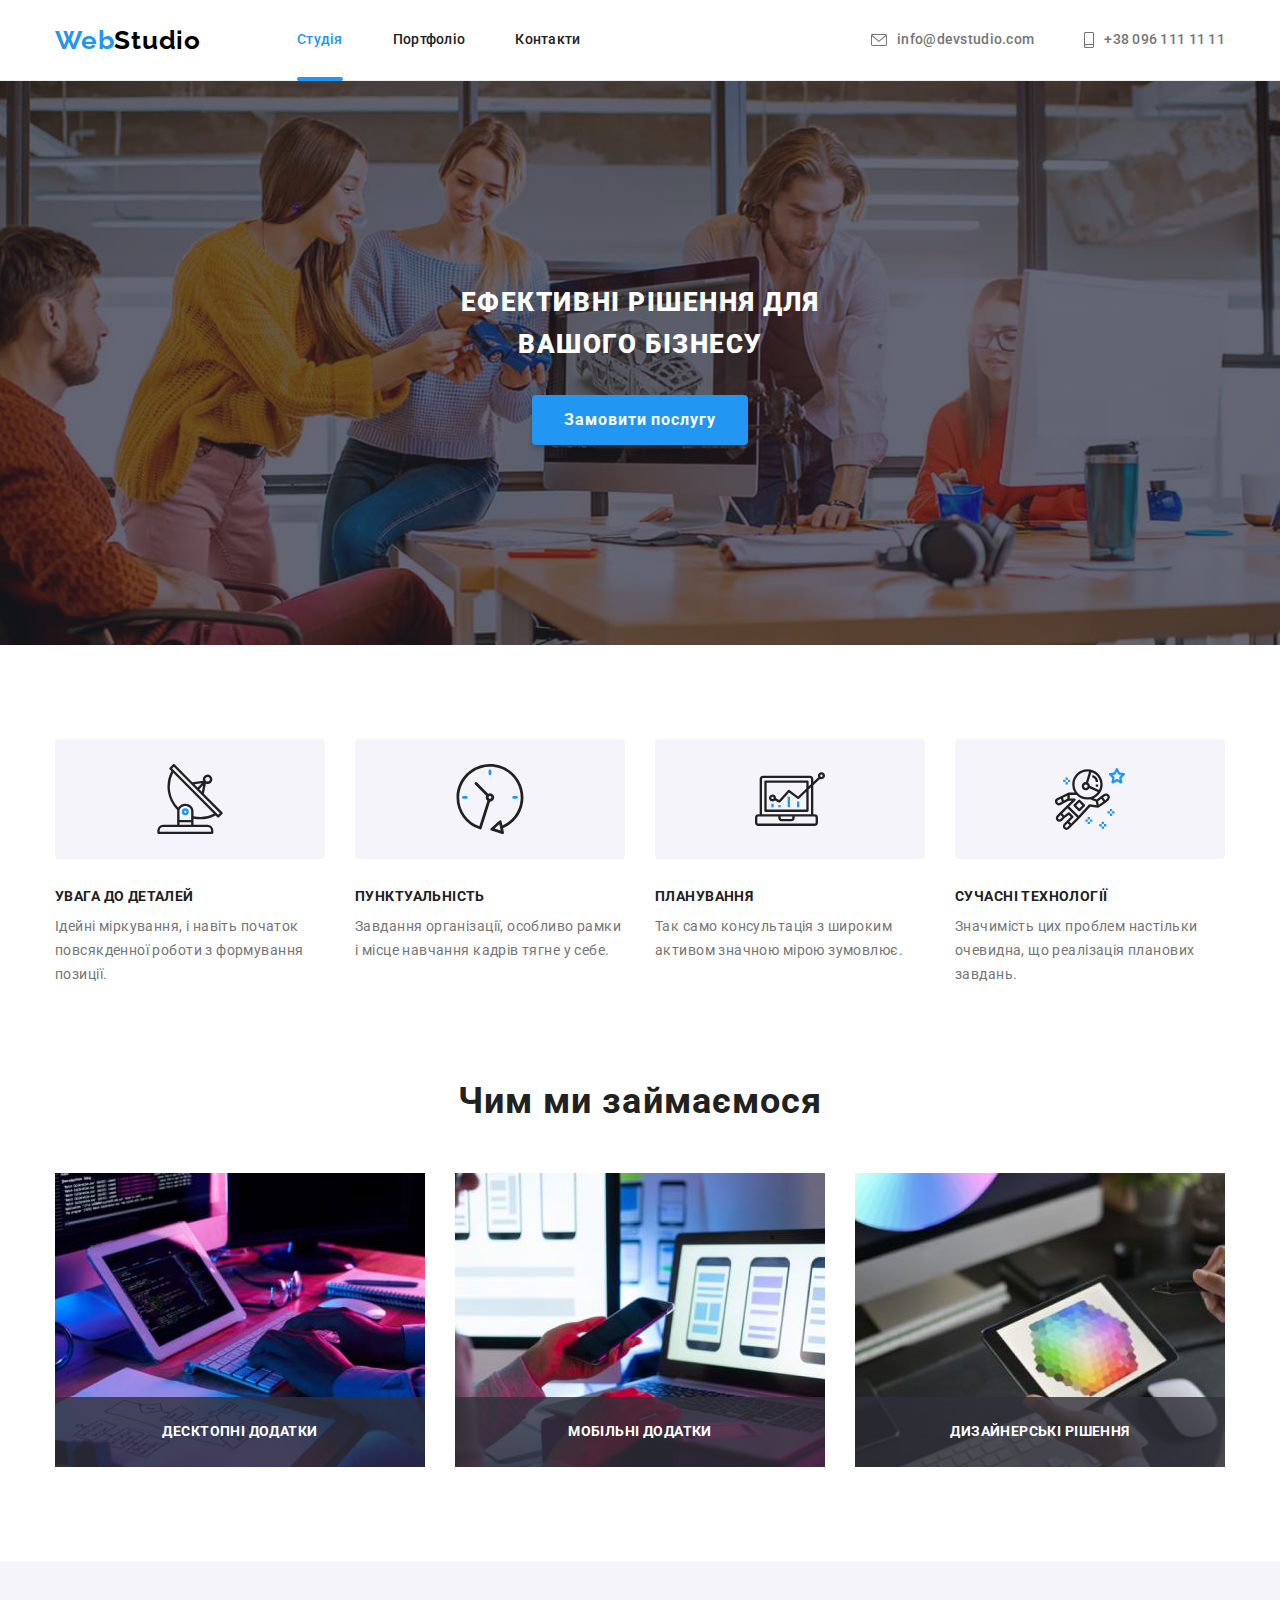
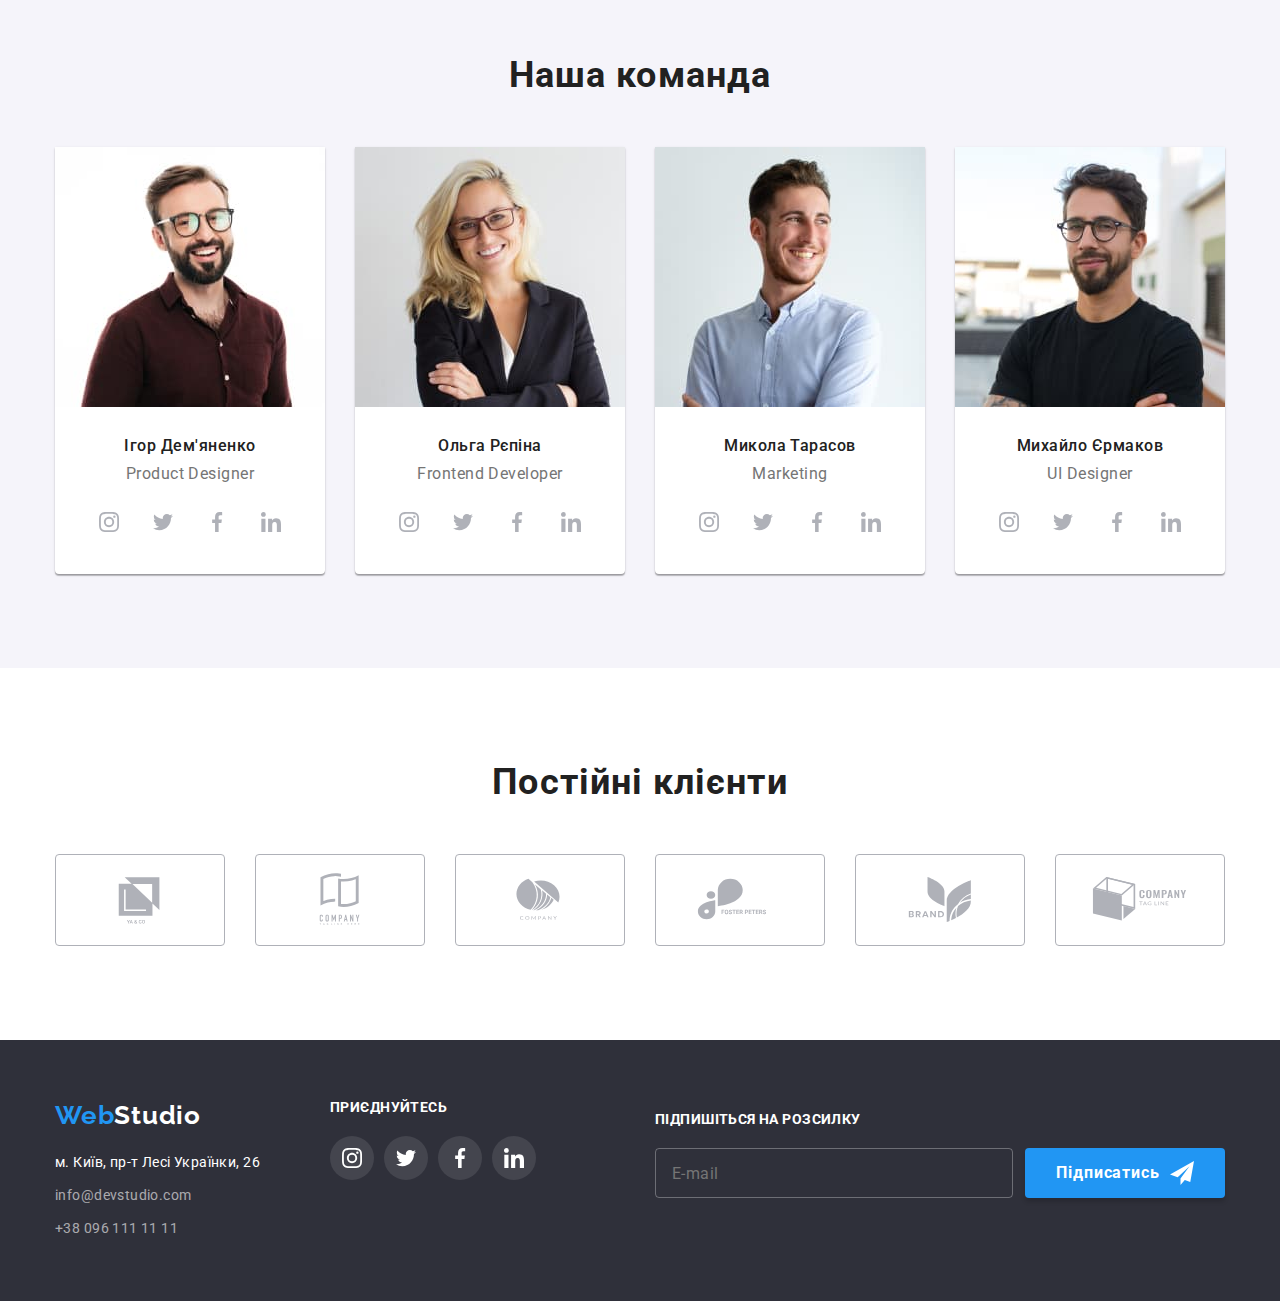
==== commit d87eb5e5: "v3" ====
--- a/index.html
+++ b/index.html
@@ -520,67 +520,71 @@
     </main>
 
     <footer class="footer">
-      <div class="container footer_container">
-        <div class="footer_contacts">
-          <a class="logo_footer" href="./index.html" lang="en">
-            <span class="logo_span">Web</span>Studio</a
-          >
-
-          <address class="footer_address">
-            <a
-              class="footer_address-postal"
-              href="https://goo.gl/maps/RN5q9pUmJRrH2zyX9"
-              target="_blank"
-              rel="noopener noreferrer nofollow"
-              >м. Київ, пр-т Лесі Українки, 26</a
+      <div class="footer_container">
+        <div class="footer_container-tablet">
+          <div class="footer_contacts">
+            <a class="logo_footer" href="./index.html" lang="en">
+              <span class="logo_span">Web</span>Studio</a
             >
 
-            <ul class="list footer_contact">
-              <li class="footer_contact-item">
-                <a class="footer_contact-link" href="mailto:info@devstudio.com"
-                  >info@devstudio.com</a
-                >
+            <address class="footer_address">
+              <a
+                class="footer_address-postal"
+                href="https://goo.gl/maps/RN5q9pUmJRrH2zyX9"
+                target="_blank"
+                rel="noopener noreferrer nofollow"
+                >м. Київ, пр-т Лесі Українки, 26</a
+              >
+
+              <ul class="list footer_contact">
+                <li class="footer_contact-item">
+                  <a
+                    class="footer_contact-link"
+                    href="mailto:info@devstudio.com"
+                    >info@devstudio.com</a
+                  >
+                </li>
+                <li class="footer_contact-item">
+                  <a class="footer_contact-link" href="tel:+380961111111"
+                    >+38 096 111 11 11
+                  </a>
+                </li>
+              </ul>
+            </address>
+          </div>
+          <div class="footer_social">
+            <p class="footer_title">Приєднуйтесь</p>
+            <ul class="list social_list">
+              <li>
+                <a class="social_link social_link--footer" href="#">
+                  <svg class="icon social_icon" width="20" height="20">
+                    <use href="./images/icon.svg#icon-instagram"></use>
+                  </svg>
+                </a>
               </li>
-              <li class="footer_contact-item">
-                <a class="footer_contact-link" href="tel:+380961111111"
-                  >+38 096 111 11 11
+              <li>
+                <a class="social_link social_link--footer" href="#">
+                  <svg class="icon social_icon" width="20" height="20">
+                    <use href="./images/icon.svg#icon-twitter"></use>
+                  </svg>
+                </a>
+              </li>
+              <li>
+                <a class="social_link social_link--footer" href="#">
+                  <svg class="icon social_icon" width="20" height="20">
+                    <use href="./images/icon.svg#icon-facebook"></use>
+                  </svg>
+                </a>
+              </li>
+              <li>
+                <a class="social_link social_link--footer" href="#">
+                  <svg class="icon social_icon" width="20" height="20">
+                    <use href="./images/icon.svg#icon-linkedin"></use>
+                  </svg>
                 </a>
               </li>
             </ul>
-          </address>
-        </div>
-        <div class="footer_social">
-          <p class="footer_title">Приєднуйтесь</p>
-          <ul class="list social_list">
-            <li>
-              <a class="social_link social_link--footer" href="#">
-                <svg class="icon social_icon" width="20" height="20">
-                  <use href="./images/icon.svg#icon-instagram"></use>
-                </svg>
-              </a>
-            </li>
-            <li>
-              <a class="social_link social_link--footer" href="#">
-                <svg class="icon social_icon" width="20" height="20">
-                  <use href="./images/icon.svg#icon-twitter"></use>
-                </svg>
-              </a>
-            </li>
-            <li>
-              <a class="social_link social_link--footer" href="#">
-                <svg class="icon social_icon" width="20" height="20">
-                  <use href="./images/icon.svg#icon-facebook"></use>
-                </svg>
-              </a>
-            </li>
-            <li>
-              <a class="social_link social_link--footer" href="#">
-                <svg class="icon social_icon" width="20" height="20">
-                  <use href="./images/icon.svg#icon-linkedin"></use>
-                </svg>
-              </a>
-            </li>
-          </ul>
+          </div>
         </div>
 
         <div class="footer_subscription">
--- a/css/main.min.css
+++ b/css/main.min.css
@@ -1 +1 @@
-h1,h2,h3,p{margin:0;padding:0}ul{list-style:none;padding:0;margin:0}body{background-color:#fff;color:#757575;font-family:"Roboto",sans-serif}img{display:block;max-width:100%;height:auto}.team_list,.activity_list{list-style:none}.card_link,.checkbox_link,.footer_contact-link,.footer_address-postal,.social_mobile-link,.header_contacts-link,.header_nav-link,.logo_footer,.logo_header{text-decoration:none}.checkbox_icon,.subscription_icon,.header_contacts-icon{fill:currentColor}.portfolio_container,.footer_container,.customers_container,.team_container,.activity_container,.feature_container,.hero_section,.hero_container,.header_container{padding-left:15px;padding-right:15px;margin-left:auto;margin-right:auto;-webkit-transition:max-width 500ms cubic-bezier(0.4, 0, 0.2, 1);transition:max-width 500ms cubic-bezier(0.4, 0, 0.2, 1)}@media screen and (min-width: 480px){.portfolio_container,.footer_container,.customers_container,.team_container,.activity_container,.feature_container,.hero_section,.hero_container,.header_container{max-width:480px}}@media screen and (min-width: 768px){.portfolio_container,.footer_container,.customers_container,.team_container,.activity_container,.feature_container,.hero_section,.hero_container,.header_container{max-width:768px}}@media screen and (min-width: 1200px){.portfolio_container,.footer_container,.customers_container,.team_container,.activity_container,.feature_container,.hero_section,.hero_container,.header_container{max-width:1200px}}.portfolio_section,.footer_section,.customers_section,.team_section,.activity_section,.feature_section{padding-top:60px;padding-bottom:60px}@media screen and (min-width: 1200px){.portfolio_section,.footer_section,.customers_section,.team_section,.activity_section,.feature_section{padding-top:94px;padding-bottom:94px}}.customers_title,.team_title,.activity_title{font-weight:700;font-size:36px;line-height:1.16;text-align:center;letter-spacing:.03em;margin-bottom:50px;color:#212121}.logo_footer,.logo_header{color:#000;font-family:"Raleway";font-weight:700;font-size:26px;line-height:1.19;letter-spacing:.03em}.filter_btn,.subscription-btn,.btn{font-weight:700;font-size:16px;line-height:1.88;letter-spacing:.06em;color:#fff;background:#2196f3;-webkit-box-shadow:0px 4px 4px rgba(0,0,0,.15);box-shadow:0px 4px 4px rgba(0,0,0,.15);border-radius:4px;border:0;cursor:pointer;font-family:inherit;padding:10px 32px;-webkit-transition:background-color 250ms cubic-bezier(0.4, 0, 0.2, 1);transition:background-color 250ms cubic-bezier(0.4, 0, 0.2, 1)}.filter_btn:focus,.subscription-btn:focus,.btn:focus,.filter_btn:hover,.subscription-btn:hover,.btn:hover{background-color:#188ce8}.header{background-color:#fff;border-bottom:1px solid #eee;position:relative}.header_menu{display:none}@media screen and (max-width: 768px){.header_menu.is-open{display:-webkit-box;display:-ms-flexbox;display:flex;-webkit-box-orient:vertical;-webkit-box-direction:normal;-ms-flex-direction:column;flex-direction:column;-webkit-box-pack:justify;-ms-flex-pack:justify;justify-content:space-between;width:100vw;height:100%;position:fixed;z-index:3;top:0;right:0;padding:48px 40px;background-color:#fff}}@media screen and (min-width: 768px){.header_menu{display:-webkit-box;display:-ms-flexbox;display:flex;-webkit-box-pack:space-evenly;-ms-flex-pack:space-evenly;justify-content:space-evenly;-webkit-box-align:center;-ms-flex-align:center;align-items:center;width:100%}}.header_container{display:-webkit-box;display:-ms-flexbox;display:flex;-webkit-box-align:center;-ms-flex-align:center;align-items:center}.header_nav{display:block}@media screen and (min-width: 768px){.header_nav{display:-webkit-box;display:-ms-flexbox;display:flex;gap:50px;margin-left:96px;padding-left:0}}@media screen and (max-width: 768px){.header_nav-item{display:block;margin-bottom:32px}}.header_nav-link{display:block;letter-spacing:.02em;font-weight:500;font-size:40px;line-height:1.18;color:#212121;-webkit-transition:color 250ms cubic-bezier(0.4, 0, 0.2, 1);transition:color 250ms cubic-bezier(0.4, 0, 0.2, 1)}@media screen and (min-width: 768px){.header_nav-link{font-size:14px;line-height:1.14;padding-bottom:32px;padding-top:32px;-webkit-box-align:center;-ms-flex-align:center;align-items:center}}.header_nav-link:hover,.header_nav-link:focus{color:#2196f3}.header_contacts{display:-webkit-box;display:-ms-flexbox;display:flex;-webkit-box-orient:vertical;-webkit-box-direction:reverse;-ms-flex-direction:column-reverse;flex-direction:column-reverse;gap:32px;margin-top:auto}@media screen and (min-width: 768px){.header_contacts{padding-left:0;margin-left:auto;margin-top:0;gap:10px}}@media screen and (min-width: 1200px){.header_contacts{display:-webkit-box;display:-ms-flexbox;display:flex;-webkit-box-orient:horizontal;-webkit-box-direction:normal;-ms-flex-direction:row;flex-direction:row;gap:50px}}.header_contacts-link{display:block;letter-spacing:.02em;font-weight:500;font-size:14px;line-height:1.14;color:#757575;-webkit-transition:color 250ms cubic-bezier(0.4, 0, 0.2, 1);transition:color 250ms cubic-bezier(0.4, 0, 0.2, 1)}@media screen and (min-width: 768px){.header_contacts-link{display:-webkit-box;display:-ms-flexbox;display:flex;-webkit-box-align:center;-ms-flex-align:center;align-items:center}}@media screen and (min-width: 1200px){.header_contacts-link{padding-bottom:32px;padding-top:32px}}.header_contacts-link:hover,.header_contacts-link:focus{color:#2196f3}.header_contacts-icon{margin-right:10px;display:none}@media screen and (min-width: 768px){.header_contacts-icon{display:block}}@media screen and (max-width: 768px){.mobile-menu-tel{color:#2196f3;font-size:34px;line-height:1.16}}@media screen and (max-width: 768px){.mobile-menu-email{font-size:24px;line-height:1.66}}.logo_header{padding-top:24px;padding-bottom:24px}.logo_footer{color:#fff;margin-bottom:20px;display:block}@media screen and (max-width: 1200px){.logo_footer{text-align:center}}.logo_span{color:#2196f3}.hero_section{background-color:var(#2f303a);text-align:center;padding-top:200px;padding-bottom:200px;max-width:480px;max-height:400px;margin-left:auto;margin-right:auto;background-size:cover;background-repeat:no-repeat;background-position:center;background-image:-webkit-gradient(linear, left top, right top, from(rgba(47, 48, 58, 0.4)), to(rgba(47, 48, 58, 0.4))),url(..//images/hero-back.jpg);background-image:linear-gradient(to right, rgba(47, 48, 58, 0.4), rgba(47, 48, 58, 0.4)),url(..//images/hero-back.jpg)}@media screen and (min-width: 768px){.hero_section{max-width:768px}}@media screen and (min-width: 1200px){.hero_section{max-width:1600px;max-height:600px}}@media screen and (min-device-pixel-ratio: 2),screen and (-webkit-min-device-pixel-ratio: 2),screen and (min-resolution: 192dpi),screen and (min-resolution: 2dppx){.hero_section{background-image:-webkit-gradient(linear, left top, right top, from(rgba(47, 48, 58, 0.4)), to(rgba(47, 48, 58, 0.4))),url(../images/hero-back-mobile@2x.jpg);background-image:linear-gradient(to right, rgba(47, 48, 58, 0.4), rgba(47, 48, 58, 0.4)),url(../images/hero-back-mobile@2x.jpg)}}@media screen and (min-width: 480px){.hero_section{background-image:-webkit-gradient(linear, left top, right top, from(rgba(47, 48, 58, 0.4)), to(rgba(47, 48, 58, 0.4))),url(../images/hero-back-tablet.jpg);background-image:linear-gradient(to right, rgba(47, 48, 58, 0.4), rgba(47, 48, 58, 0.4)),url(../images/hero-back-tablet.jpg)}}@media screen and (min-width: 480px)and (min-device-pixel-ratio: 2),screen and (min-width: 480px)and (-webkit-min-device-pixel-ratio: 2),screen and (min-width: 480px)and (min-resolution: 192dpi),screen and (min-width: 480px)and (min-resolution: 2dppx){.hero_section{background-image:-webkit-gradient(linear, left top, right top, from(rgba(47, 48, 58, 0.4)), to(rgba(47, 48, 58, 0.4))),url(../images/hero-back-tablet@2x.jpg);background-image:linear-gradient(to right, rgba(47, 48, 58, 0.4), rgba(47, 48, 58, 0.4)),url(../images/hero-back-tablet@2x.jpg)}}@media screen and (min-width: 768px){.hero_section{background-image:-webkit-gradient(linear, left top, right top, from(rgba(47, 48, 58, 0.4)), to(rgba(47, 48, 58, 0.4))),url(../images/hero-back-desktop.jpg);background-image:linear-gradient(to right, rgba(47, 48, 58, 0.4), rgba(47, 48, 58, 0.4)),url(../images/hero-back-desktop.jpg)}}@media screen and (min-width: 768px)and (min-device-pixel-ratio: 2),screen and (min-width: 768px)and (-webkit-min-device-pixel-ratio: 2),screen and (min-width: 768px)and (min-resolution: 192dpi),screen and (min-width: 768px)and (min-resolution: 2dppx){.hero_section{background-image:-webkit-gradient(linear, left top, right top, from(rgba(47, 48, 58, 0.4)), to(rgba(47, 48, 58, 0.4))),url(../images/hero-back-desktop@2x.jpg);background-image:linear-gradient(to right, rgba(47, 48, 58, 0.4), rgba(47, 48, 58, 0.4)),url(../images/hero-back-desktop@2x.jpg)}}.hero_title{font-weight:900;letter-spacing:.06em;text-transform:uppercase;color:#fff;margin-left:auto;margin-right:auto;margin-bottom:30px;font-size:26px;line-height:1.62;width:360px}.btn__menu{min-height:40px;min-width:40px;display:-webkit-box;display:-ms-flexbox;display:flex;-webkit-box-pack:center;-ms-flex-pack:center;justify-content:center;-webkit-box-align:center;-ms-flex-align:center;align-items:center;position:fixed;top:20px;right:15px;z-index:4;border:none;background-color:rgba(0,0,0,0)}.btn__menu:hover,.btn__menu:focus{fill:#2196f3}@media screen and (min-width: 768px){.btn__menu{display:none}}.btn__icon--burger{display:none}.btn__menu.is-open .btn__icon--burger{display:block}.btn__menu.is-open .btn__icon--close{display:none}.btn__menu.is-open{position:absolute}.current{color:#2196f3;position:relative}@media screen and (min-width: 768px){.current::after{position:absolute;bottom:-1.5%;left:0;content:"";width:100%;height:4px;background-color:#2196f3;border-radius:2px}}.feature_subtitle{font-weight:700;font-size:14px;line-height:1.14;letter-spacing:.03em;text-transform:uppercase;margin-bottom:10px;color:#212121}.feature_text{font-size:14px;line-height:1.71;letter-spacing:.03em}.feature_list{display:-webkit-box;display:-ms-flexbox;display:flex;gap:30px;-ms-flex-wrap:wrap;flex-wrap:wrap;-webkit-box-pack:center;-ms-flex-pack:center;justify-content:center}@media screen and (min-width: 768px){.feature_list{display:-webkit-box;display:-ms-flexbox;display:flex;gap:30px;-ms-flex-wrap:wrap;flex-wrap:wrap}}@media screen and (min-width: 1200px){.feature_list{display:-webkit-box;display:-ms-flexbox;display:flex;gap:30px}}.feature_item{-ms-flex-preferred-size:calc(100% - 30px);flex-basis:calc(100% - 30px)}@media screen and (min-width: 768px){.feature_item{-ms-flex-preferred-size:calc((100% - 30px)/2);flex-basis:calc((100% - 30px)/2)}}@media screen and (min-width: 1200px){.feature_item{-ms-flex-preferred-size:calc((100% - 90px)/4);flex-basis:calc((100% - 90px)/4)}}.feature_iconContainer{display:-webkit-box;display:-ms-flexbox;display:flex;-webkit-box-align:center;-ms-flex-align:center;align-items:center;-webkit-box-pack:center;-ms-flex-pack:center;justify-content:center;-ms-flex-preferred-size:calc((100% - 90px)/4);flex-basis:calc((100% - 90px)/4);height:120px;background-color:#f5f4fa;margin-bottom:30px;border-radius:4px}.activity_section{padding-top:0}@media screen and (max-width: 1199px){.activity_section{display:none}}.activity_list{display:-webkit-box;display:-ms-flexbox;display:flex;gap:30px}.activity_item{position:relative}.activity_img{display:block}.activity_text{font-weight:700;font-size:14px;line-height:1.14;text-align:center;letter-spacing:.03em;text-transform:uppercase;color:#fff;background:rgba(47,48,58,.8);display:-webkit-box;display:-ms-flexbox;display:flex;-webkit-box-pack:center;-ms-flex-pack:center;justify-content:center;-webkit-box-align:center;-ms-flex-align:center;align-items:center;height:70px;width:100%;position:absolute;bottom:0}.social_list{display:-webkit-box;display:-ms-flexbox;display:flex;-webkit-box-align:center;-ms-flex-align:center;align-items:center;-webkit-box-pack:center;-ms-flex-pack:center;justify-content:center;gap:10px}.social_link{display:-webkit-box;display:-ms-flexbox;display:flex;-webkit-box-align:center;-ms-flex-align:center;align-items:center;-webkit-box-pack:center;-ms-flex-pack:center;justify-content:center;fill:#afb1b8;border-radius:50%;width:44px;height:44px;-webkit-transition-property:fill,background-color;transition-property:fill,background-color;-webkit-transition-duration:250ms;transition-duration:250ms;-webkit-transition-timing-function:cubic-bezier(0.4, 0, 0.2, 1);transition-timing-function:cubic-bezier(0.4, 0, 0.2, 1)}.social_link:hover,.social_link:focus{background-color:#2196f3;fill:#fff}.social_link--footer{fill:#fff;background-color:rgba(255,255,255,.1);-webkit-transition-property:background-color;transition-property:background-color;-webkit-transition-duration:250ms;transition-duration:250ms;-webkit-transition-timing-function:cubic-bezier(0.4, 0, 0.2, 1);transition-timing-function:cubic-bezier(0.4, 0, 0.2, 1)}.social_mobile-list{display:-webkit-box;display:-ms-flexbox;display:flex;margin-top:64px}@media screen and (min-width: 768px){.social_mobile-list{display:none}}.social_mobile-item{border-right:1px solid rgba(33,33,33,.2);padding:0 10px}.social_mobile-item:first-child{padding-left:0}.social_mobile-item:last-child{border-right:none}.social_mobile-link{font-weight:500;font-size:18px;line-height:1.22;letter-spacing:.02em;color:#2196f3}.team_section{background-color:#f5f4fa}.team_item{background-color:#fff;-webkit-box-shadow:0px 1px 3px rgba(0,0,0,.12),0px 1px 1px rgba(0,0,0,.14),0px 2px 1px rgba(0,0,0,.2);box-shadow:0px 1px 3px rgba(0,0,0,.12),0px 1px 1px rgba(0,0,0,.14),0px 2px 1px rgba(0,0,0,.2);border-radius:0px 0px 4px 4px;-ms-flex-preferred-size:calc(100% - 30px);flex-basis:calc(100% - 30px)}@media screen and (min-width: 768px){.team_item{-ms-flex-preferred-size:calc((100% - 30px)/2);flex-basis:calc((100% - 30px)/2)}}@media screen and (min-width: 1200px){.team_item{-ms-flex-preferred-size:calc((100% - 90px)/4);flex-basis:calc((100% - 90px)/4)}}.team_list{display:-webkit-box;display:-ms-flexbox;display:flex;gap:30px;-ms-flex-wrap:wrap;flex-wrap:wrap}.team_img{display:block}.team_name{font-weight:500;font-size:16px;line-height:1.18;text-align:center;letter-spacing:.03em;color:#212121;margin-bottom:10px}.team_description{padding-top:30px;padding-bottom:30px}.team_profession{font-size:16px;line-height:1.18;text-align:center;letter-spacing:.03em;margin-bottom:16px}.customers_list{display:-webkit-box;display:-ms-flexbox;display:flex;gap:30px;-ms-flex-wrap:wrap;flex-wrap:wrap}.customers_item{-ms-flex-preferred-size:calc((100% - 30px)/2);flex-basis:calc((100% - 30px)/2);height:92px}@media screen and (min-width: 768px){.customers_item{-ms-flex-preferred-size:calc((100% - 60px)/3);flex-basis:calc((100% - 60px)/3)}}@media screen and (min-width: 1200px){.customers_item{-ms-flex-preferred-size:calc((100% - 150px)/6);flex-basis:calc((100% - 150px)/6)}}.customers_link{display:-webkit-box;display:-ms-flexbox;display:flex;-webkit-box-align:center;-ms-flex-align:center;align-items:center;-webkit-box-pack:center;-ms-flex-pack:center;justify-content:center;fill:#afb1b8;border:1px solid #afb1b8;border-radius:4px;width:100%;height:100%;-webkit-transition-property:fill,border-color;transition-property:fill,border-color;-webkit-transition-duration:250ms;transition-duration:250ms;-webkit-transition-timing-function:cubic-bezier(0.4, 0, 0.2, 1);transition-timing-function:cubic-bezier(0.4, 0, 0.2, 1)}.customers_link:hover,.customers_link:focus{fill:#2196f3;border-color:#2196f3}.footer{background-color:#2f303a;padding-top:60px;padding-bottom:60px}@media screen and (min-width: 1200px){.footer_social{margin-right:auto}}@media screen and (max-width: 1200px){.footer_social{padding-bottom:60px}}.footer_container{-ms-flex-wrap:wrap;flex-wrap:wrap}@media screen and (min-width: 768px){.footer_container{display:-webkit-box;display:-ms-flexbox;display:flex;-webkit-box-align:baseline;-ms-flex-align:baseline;align-items:baseline}}@media screen and (max-width: 1200px){.footer_container{-ms-flex-pack:distribute;justify-content:space-around}}.footer_title{font-weight:700;font-size:14px;line-height:1.14;letter-spacing:.03em;text-transform:uppercase;color:#fff;margin-bottom:20px}@media screen and (max-width: 1200px){.footer_title{text-align:center}}@media screen and (min-width: 1200px){.footer_contacts{margin-right:70px}}@media screen and (max-width: 1200px){.footer_contacts{padding-bottom:60px}}.footer_address{font-style:normal}@media screen and (max-width: 1200px){.footer_address{text-align:center}}.footer_address-postal{font-size:14px;line-height:1.71;letter-spacing:.03em;color:#fff;margin-bottom:9px;display:block;-webkit-transition:color 250ms cubic-bezier(0.4, 0, 0.2, 1);transition:color 250ms cubic-bezier(0.4, 0, 0.2, 1)}.footer_address-postal:focus,.footer_address-postal:hover{color:#2196f3}@media screen and (max-width: 1200px){.footer_address-postal{text-align:center}}.footer_contact-link{font-size:14px;line-height:1.71;letter-spacing:.03em;color:rgba(255,255,255,.6);-webkit-transition:color 250ms cubic-bezier(0.4, 0, 0.2, 1);transition:color 250ms cubic-bezier(0.4, 0, 0.2, 1)}.footer_contact-link:focus,.footer_contact-link:hover{color:#2196f3}.footer_contact-item{margin-bottom:9px}@media screen and (max-width: 1200px){.footer_contact-item{text-align:center}}.footer_contact-item:last-child{margin-bottom:0px}.subscription{display:-webkit-box;display:-ms-flexbox;display:flex;-webkit-box-orient:vertical;-webkit-box-direction:normal;-ms-flex-direction:column;flex-direction:column;-webkit-box-align:center;-ms-flex-align:center;align-items:center;gap:20px}@media screen and (min-width: 1200px){.subscription{-webkit-box-orient:horizontal;-webkit-box-direction:normal;-ms-flex-direction:row;flex-direction:row;gap:0}}.subscription_input{border:1px solid rgba(255,255,255,.3);border-radius:4px;background-color:inherit;font-size:16px;line-height:1.25;letter-spacing:.03em;-webkit-transition:border-color 250ms cubic-bezier(0.4, 0, 0.2, 1);transition:border-color 250ms cubic-bezier(0.4, 0, 0.2, 1);padding:15px 16px;width:358px;height:50px;margin-right:12px;color:#fff}.subscription_input:hover,.subscription_input:focus{border-color:#2196f3}.subscription_icon{margin-left:10px}.subscription-btn{display:-webkit-box;display:-ms-flexbox;display:flex;-webkit-box-align:center;-ms-flex-align:center;align-items:center;-webkit-box-pack:center;-ms-flex-pack:center;justify-content:center;padding:10px 28px;min-width:200px;height:50px}.backdrop{position:fixed;top:0;left:0;width:100%;height:100%;background:rgba(0,0,0,.2);opacity:1;-webkit-transition:opacity 500ms cubic-bezier(0.4, 0, 0.2, 1);transition:opacity 500ms cubic-bezier(0.4, 0, 0.2, 1)}.backdrop.is-hidden{opacity:0;pointer-events:none}.backdrop.modal{-webkit-transform:translate(-50%, -50%) translateY(-100%);transform:translate(-50%, -50%) translateY(-100%)}.modal{width:450px;height:609px;background-color:#fff;position:absolute;padding:40px;top:50%;left:50%;-webkit-transform:translate(-50%, -50%) translateY(0%);transform:translate(-50%, -50%) translateY(0%);-webkit-transition:-webkit-transform 500ms cubic-bezier(0.4, 0, 0.2, 1);transition:-webkit-transform 500ms cubic-bezier(0.4, 0, 0.2, 1);transition:transform 500ms cubic-bezier(0.4, 0, 0.2, 1);transition:transform 500ms cubic-bezier(0.4, 0, 0.2, 1), -webkit-transform 500ms cubic-bezier(0.4, 0, 0.2, 1)}@media screen and (min-width: 1200px){.modal{width:528px;height:581px}}.modal-close-icon{-webkit-transition:fill 250ms cubic-bezier(0.4, 0, 0.2, 1);transition:fill 250ms cubic-bezier(0.4, 0, 0.2, 1)}.modal_btn-close{display:-webkit-box;display:-ms-flexbox;display:flex;-webkit-box-pack:center;-ms-flex-pack:center;justify-content:center;-webkit-box-align:center;-ms-flex-align:center;align-items:center;position:absolute;right:8px;top:8px;border:1px solid rgba(0,0,0,.1);background-color:#fff;border-radius:50%;height:30px;width:30px}.modal_btn-close:hover .modal_close-icon,.modal_btn-close:focus .modal_close-icon{fill:#2196f3}.modal_title{font-weight:700;font-size:20px;line-height:1.15;text-align:center;letter-spacing:.03em;margin-bottom:12px;color:#212121}.modal_btn{display:block;margin-right:auto;margin-left:auto;padding:10px 28px;min-width:200px;height:50px}.input_thumb{display:-webkit-box;display:-ms-flexbox;display:flex;-webkit-box-orient:vertical;-webkit-box-direction:normal;-ms-flex-direction:column;flex-direction:column;margin-bottom:10px}.input_thumb-last{margin-bottom:20px}.input_wrapper{position:relative}.input_form{width:100%;border:1px solid rgba(33,33,33,.2);border-radius:4px;height:40px;outline:none;padding:12px 42px;-webkit-transition:border-color 250ms cubic-bezier(0.4, 0, 0.2, 1);transition:border-color 250ms cubic-bezier(0.4, 0, 0.2, 1)}.input_form:hover,.input_form:focus{border-color:#2196f3}.input_form:hover+.input_icon,.input_form:focus+.input_icon{fill:#2196f3}.input_comment{resize:none;font-size:12px;line-height:1.17;letter-spacing:.01em;padding:12px 16px;height:120px}.input_icon{position:absolute;top:50%;left:12px;-webkit-transform:translateY(-50%);transform:translateY(-50%);fill:#212121;-webkit-transition:fill 250ms cubic-bezier(0.4, 0, 0.2, 1);transition:fill 250ms cubic-bezier(0.4, 0, 0.2, 1)}.input_label{width:100%;margin-bottom:4px;font-size:12px;line-height:1.16;letter-spacing:.01em}.checkbox{-webkit-appearance:none;-moz-appearance:none;appearance:none}.checkbox_thumb{margin-bottom:30px}.checkbox_label{display:-webkit-box;display:-ms-flexbox;display:flex;-webkit-box-align:center;-ms-flex-align:center;align-items:center;-webkit-box-pack:center;-ms-flex-pack:center;justify-content:center}.checkbox_icon{display:inline-block;margin-right:8px;width:16px;height:15px;border:2px solid #000;border-radius:2px;background-image:url(../images/checkbox-true.svg);background-repeat:no-repeat;background-size:contain;-webkit-transition-property:background-color,border-color;transition-property:background-color,border-color;-webkit-transition-duration:250ms;transition-duration:250ms;-webkit-transition-timing-function:cubic-bezier(0.4, 0, 0.2, 1);transition-timing-function:cubic-bezier(0.4, 0, 0.2, 1)}.checkbox:checked+.checkbox_icon{background-color:#2196f3;border-color:#2196f3}.checkbox:focus+.checkbox_icon,.checkbox:hover+.checkbox_icon{border-color:#2196f3}.checkbox_text,.checkbox_link{font-size:12px;line-height:1.16;letter-spacing:.03em}@media screen and (min-width: 1200px){.checkbox_text,.checkbox_link{font-size:14px;line-height:1.71}}.checkbox_link{color:#2196f3;position:relative}.checkbox_link::after{position:absolute;bottom:-1.5%;left:0;content:"";width:100%;height:1px;background-color:#2196f3}.filter{display:-webkit-box;display:-ms-flexbox;display:flex;-ms-flex-wrap:wrap;flex-wrap:wrap;gap:8px;margin-bottom:50px}@media screen and (min-width: 768px){.filter{-webkit-box-pack:center;-ms-flex-pack:center;justify-content:center}}.filter_btn{font-weight:500;font-size:16px;line-height:1.62;text-align:center;letter-spacing:.03em;color:#212121;background-color:#f5f4fa;border-radius:4px;border:0;cursor:pointer;font-family:inherit;padding:6px 22px;-webkit-transition-property:color,background-color,-webkit-box-shadow;transition-property:color,background-color,-webkit-box-shadow;transition-property:color,background-color,box-shadow;transition-property:color,background-color,box-shadow,-webkit-box-shadow;-webkit-transition-duration:250ms;transition-duration:250ms;-webkit-transition-timing-function:cubic-bezier(0.4, 0, 0.2, 1);transition-timing-function:cubic-bezier(0.4, 0, 0.2, 1)}.filter_current,.filter_btn:hover,.filter_btn:focus{color:#fff;background-color:#2196f3;-webkit-box-shadow:0px 3px 1px rgba(0,0,0,.1),0px 1px 2px rgba(0,0,0,.08),0px 2px 2px rgba(0,0,0,.12);box-shadow:0px 3px 1px rgba(0,0,0,.1),0px 1px 2px rgba(0,0,0,.08),0px 2px 2px rgba(0,0,0,.12)}.portfolio{display:-webkit-box;display:-ms-flexbox;display:flex;gap:30px;-ms-flex-wrap:wrap;flex-wrap:wrap}.card{width:calc(100% - 30px)}@media screen and (min-width: 768px){.card{width:calc((100% - 30px)/2)}}@media screen and (min-width: 1200px){.card{width:calc((100% - 60px)/3)}}.card .card_img{display:block}.card_link{display:-webkit-box;display:-ms-flexbox;display:flex;-webkit-box-orient:vertical;-webkit-box-direction:normal;-ms-flex-direction:column;flex-direction:column;height:100%;-webkit-transition:-webkit-box-shadow 250ms cubic-bezier(0.4, 0, 0.2, 1);transition:-webkit-box-shadow 250ms cubic-bezier(0.4, 0, 0.2, 1);transition:box-shadow 250ms cubic-bezier(0.4, 0, 0.2, 1);transition:box-shadow 250ms cubic-bezier(0.4, 0, 0.2, 1), -webkit-box-shadow 250ms cubic-bezier(0.4, 0, 0.2, 1)}.card_link:hover,.card_link:focus{-webkit-box-shadow:0px 1px 3px rgba(0,0,0,.12),0px 1px 1px rgba(0,0,0,.14),0px 2px 1px rgba(0,0,0,.2);box-shadow:0px 1px 3px rgba(0,0,0,.12),0px 1px 1px rgba(0,0,0,.14),0px 2px 1px rgba(0,0,0,.2)}.card_link:hover .card_overlay_text,.card_link:focus .card_overlay_text{-webkit-transform:translateY(-100%);transform:translateY(-100%);-webkit-transition:-webkit-transform 250ms ease;transition:-webkit-transform 250ms ease;transition:transform 250ms ease;transition:transform 250ms ease, -webkit-transform 250ms ease}.card_description{border-left:1px solid #eee;border-right:1px solid #eee;border-bottom:1px solid #eee;-webkit-box-flex:1;-ms-flex-positive:1;flex-grow:1;padding:20px 24px}.card_title{font-weight:700;font-size:18px;line-height:2;letter-spacing:.06em;color:#212121;margin-bottom:4px}.card_subtitle{font-size:16px;line-height:1.88;letter-spacing:.03em;color:#757575}.card_overlay{position:relative;overflow:hidden}.card_overlay_text{position:absolute;bottom:-100%;width:100%;height:100%;padding-left:24px;padding-right:24px;padding-top:63px;padding-bottom:63px;font-size:18px;line-height:1.56;letter-spacing:.03em;color:#fff;background-color:rgba(33,150,243,.9);-webkit-transform:translateY(0%);transform:translateY(0%);-webkit-transition:-webkit-transform 250ms ease;transition:-webkit-transform 250ms ease;transition:transform 250ms ease;transition:transform 250ms ease, -webkit-transform 250ms ease}/*# sourceMappingURL=main.min.css.map */+h1,h2,h3,p{margin:0;padding:0}ul{list-style:none;padding:0;margin:0}body{background-color:#fff;color:#757575;font-family:"Roboto",sans-serif}img{display:block;max-width:100%;height:auto}.team_list,.activity_list{list-style:none}.card_link,.checkbox_link,.footer_contact-link,.footer_address-postal,.social_mobile-link,.header_contacts-link,.header_nav-link,.logo_footer,.logo_header{text-decoration:none}.checkbox_icon,.subscription_icon,.header_contacts-icon{fill:currentColor}.portfolio_container,.footer_container,.customers_container,.team_container,.activity_container,.feature_container,.hero_section,.hero_container,.header_container{padding-left:15px;padding-right:15px;margin-left:auto;margin-right:auto;-webkit-transition:max-width 500ms cubic-bezier(0.4, 0, 0.2, 1);transition:max-width 500ms cubic-bezier(0.4, 0, 0.2, 1)}@media screen and (min-width: 480px){.portfolio_container,.footer_container,.customers_container,.team_container,.activity_container,.feature_container,.hero_section,.hero_container,.header_container{max-width:480px}}@media screen and (min-width: 768px){.portfolio_container,.footer_container,.customers_container,.team_container,.activity_container,.feature_container,.hero_section,.hero_container,.header_container{max-width:768px}}@media screen and (min-width: 1200px){.portfolio_container,.footer_container,.customers_container,.team_container,.activity_container,.feature_container,.hero_section,.hero_container,.header_container{max-width:1200px}}.portfolio_section,.footer_section,.customers_section,.team_section,.activity_section,.feature_section{padding-top:60px;padding-bottom:60px}@media screen and (min-width: 1200px){.portfolio_section,.footer_section,.customers_section,.team_section,.activity_section,.feature_section{padding-top:94px;padding-bottom:94px}}.customers_title,.team_title,.activity_title{font-weight:700;font-size:36px;line-height:1.16;text-align:center;letter-spacing:.03em;margin-bottom:50px;color:#212121}.logo_footer,.logo_header{color:#000;font-family:"Raleway";font-weight:700;font-size:26px;line-height:1.19;letter-spacing:.03em}.filter_btn,.subscription-btn,.btn{font-weight:700;font-size:16px;line-height:1.88;letter-spacing:.06em;color:#fff;background:#2196f3;-webkit-box-shadow:0px 4px 4px rgba(0,0,0,.15);box-shadow:0px 4px 4px rgba(0,0,0,.15);border-radius:4px;border:0;cursor:pointer;font-family:inherit;padding:10px 32px;-webkit-transition:background-color 250ms cubic-bezier(0.4, 0, 0.2, 1);transition:background-color 250ms cubic-bezier(0.4, 0, 0.2, 1)}.filter_btn:focus,.subscription-btn:focus,.btn:focus,.filter_btn:hover,.subscription-btn:hover,.btn:hover{background-color:#188ce8}.header{background-color:#fff;border-bottom:1px solid #eee;position:relative}@media screen and (max-width: 768px){.header_menu{display:-webkit-box;display:-ms-flexbox;display:flex;-webkit-box-orient:vertical;-webkit-box-direction:normal;-ms-flex-direction:column;flex-direction:column;-webkit-box-pack:justify;-ms-flex-pack:justify;justify-content:space-between;width:100vw;height:100%;position:fixed;z-index:3;top:0;right:0;opacity:0;visibility:hidden;padding:48px 40px;background-color:#fff;-webkit-transition:opacity 250ms cubic-bezier(0.4, 0, 0.2, 1),visibility 250ms cubic-bezier(0.4, 0, 0.2, 1);transition:opacity 250ms cubic-bezier(0.4, 0, 0.2, 1),visibility 250ms cubic-bezier(0.4, 0, 0.2, 1)}}.header_menu.is-open{opacity:1;visibility:visible}@media screen and (min-width: 768px){.header_menu{display:-webkit-box;display:-ms-flexbox;display:flex;-webkit-box-pack:space-evenly;-ms-flex-pack:space-evenly;justify-content:space-evenly;-webkit-box-align:center;-ms-flex-align:center;align-items:center;width:100%}}.header_container{display:-webkit-box;display:-ms-flexbox;display:flex;-webkit-box-align:center;-ms-flex-align:center;align-items:center}.header_nav{display:block}@media screen and (min-width: 768px){.header_nav{display:-webkit-box;display:-ms-flexbox;display:flex;gap:50px;margin-left:96px;padding-left:0}}@media screen and (max-width: 768px){.header_nav-item{display:block;margin-bottom:32px}}.header_nav-link{display:block;letter-spacing:.02em;font-weight:500;font-size:40px;line-height:1.18;color:#212121;-webkit-transition:color 250ms cubic-bezier(0.4, 0, 0.2, 1);transition:color 250ms cubic-bezier(0.4, 0, 0.2, 1)}@media screen and (min-width: 768px){.header_nav-link{font-size:14px;line-height:1.14;padding-bottom:32px;padding-top:32px;-webkit-box-align:center;-ms-flex-align:center;align-items:center}}.header_nav-link:hover,.header_nav-link:focus{color:#2196f3}.header_contacts{display:-webkit-box;display:-ms-flexbox;display:flex;-webkit-box-orient:vertical;-webkit-box-direction:reverse;-ms-flex-direction:column-reverse;flex-direction:column-reverse;gap:32px;margin-top:auto}@media screen and (min-width: 768px){.header_contacts{-webkit-box-orient:vertical;-webkit-box-direction:normal;-ms-flex-direction:column;flex-direction:column;padding-left:0;margin-left:auto;margin-top:0;gap:10px}}@media screen and (min-width: 1200px){.header_contacts{display:-webkit-box;display:-ms-flexbox;display:flex;-webkit-box-orient:horizontal;-webkit-box-direction:normal;-ms-flex-direction:row;flex-direction:row;gap:50px}}.header_contacts-link{display:block;letter-spacing:.02em;font-weight:500;font-size:14px;line-height:1.14;color:#757575;-webkit-transition:color 250ms cubic-bezier(0.4, 0, 0.2, 1);transition:color 250ms cubic-bezier(0.4, 0, 0.2, 1)}@media screen and (min-width: 768px){.header_contacts-link{display:-webkit-box;display:-ms-flexbox;display:flex;-webkit-box-align:center;-ms-flex-align:center;align-items:center}}@media screen and (min-width: 1200px){.header_contacts-link{padding-bottom:32px;padding-top:32px}}.header_contacts-link:hover,.header_contacts-link:focus{color:#2196f3}.header_contacts-icon{margin-right:10px;display:none}@media screen and (min-width: 768px){.header_contacts-icon{display:block}}@media screen and (max-width: 768px){.mobile-menu-tel{color:#2196f3;font-size:34px;line-height:1.16}}@media screen and (max-width: 1200px){.mobile-menu-tel{padding-bottom:18px}}@media screen and (max-width: 768px){.mobile-menu-email{font-size:24px;line-height:1.66}}@media screen and (max-width: 1200px){.mobile-menu-email{padding-top:18px}}.logo_header{padding-top:24px;padding-bottom:24px}.logo_footer{color:#fff;margin-bottom:20px;display:block}@media screen and (max-width: 1200px){.logo_footer{text-align:center}}.logo_span{color:#2196f3}.hero_section{background-color:var(#2f303a);text-align:center;padding-top:118px;padding-bottom:118px;max-width:480px;max-height:400px;margin-left:auto;margin-right:auto;background-size:cover;background-repeat:no-repeat;background-position:center;background-image:-webkit-gradient(linear, left top, right top, from(rgba(47, 48, 58, 0.4)), to(rgba(47, 48, 58, 0.4))),url(..//images/hero-back.jpg);background-image:linear-gradient(to right, rgba(47, 48, 58, 0.4), rgba(47, 48, 58, 0.4)),url(..//images/hero-back.jpg)}@media screen and (min-width: 480px){.hero_section{max-width:768px;max-width:768px;max-height:400px}}@media screen and (min-width: 768px){.hero_section{max-width:768px;max-width:1600px;max-height:600px}}@media screen and (min-width: 1200px){.hero_section{padding-top:200px;padding-bottom:200px}}@media screen and (min-device-pixel-ratio: 2),screen and (-webkit-min-device-pixel-ratio: 2),screen and (min-resolution: 192dpi),screen and (min-resolution: 2dppx){.hero_section{background-image:-webkit-gradient(linear, left top, right top, from(rgba(47, 48, 58, 0.4)), to(rgba(47, 48, 58, 0.4))),url(../images/hero-back-mobile@2x.jpg);background-image:linear-gradient(to right, rgba(47, 48, 58, 0.4), rgba(47, 48, 58, 0.4)),url(../images/hero-back-mobile@2x.jpg)}}@media screen and (min-width: 480px){.hero_section{background-image:-webkit-gradient(linear, left top, right top, from(rgba(47, 48, 58, 0.4)), to(rgba(47, 48, 58, 0.4))),url(../images/hero-back-tablet.jpg);background-image:linear-gradient(to right, rgba(47, 48, 58, 0.4), rgba(47, 48, 58, 0.4)),url(../images/hero-back-tablet.jpg)}}@media screen and (min-width: 480px)and (min-device-pixel-ratio: 2),screen and (min-width: 480px)and (-webkit-min-device-pixel-ratio: 2),screen and (min-width: 480px)and (min-resolution: 192dpi),screen and (min-width: 480px)and (min-resolution: 2dppx){.hero_section{background-image:-webkit-gradient(linear, left top, right top, from(rgba(47, 48, 58, 0.4)), to(rgba(47, 48, 58, 0.4))),url(../images/hero-back-tablet@2x.jpg);background-image:linear-gradient(to right, rgba(47, 48, 58, 0.4), rgba(47, 48, 58, 0.4)),url(../images/hero-back-tablet@2x.jpg)}}@media screen and (min-width: 768px){.hero_section{background-image:-webkit-gradient(linear, left top, right top, from(rgba(47, 48, 58, 0.4)), to(rgba(47, 48, 58, 0.4))),url(../images/hero-back-desktop.jpg);background-image:linear-gradient(to right, rgba(47, 48, 58, 0.4), rgba(47, 48, 58, 0.4)),url(../images/hero-back-desktop.jpg)}}@media screen and (min-width: 768px)and (min-device-pixel-ratio: 2),screen and (min-width: 768px)and (-webkit-min-device-pixel-ratio: 2),screen and (min-width: 768px)and (min-resolution: 192dpi),screen and (min-width: 768px)and (min-resolution: 2dppx){.hero_section{background-image:-webkit-gradient(linear, left top, right top, from(rgba(47, 48, 58, 0.4)), to(rgba(47, 48, 58, 0.4))),url(../images/hero-back-desktop@2x.jpg);background-image:linear-gradient(to right, rgba(47, 48, 58, 0.4), rgba(47, 48, 58, 0.4)),url(../images/hero-back-desktop@2x.jpg)}}.hero_title{font-weight:900;letter-spacing:.06em;text-transform:uppercase;color:#fff;margin-left:auto;margin-right:auto;margin-bottom:30px;font-size:26px;line-height:1.62;width:360px}@media screen and (max-width: 480px){.hero_title{width:96%}}.btn__menu{min-height:40px;min-width:40px;display:-webkit-box;display:-ms-flexbox;display:flex;-webkit-box-pack:center;-ms-flex-pack:center;justify-content:center;-webkit-box-align:center;-ms-flex-align:center;align-items:center;position:fixed;top:20px;right:15px;z-index:4;border:none;background-color:rgba(0,0,0,0)}.btn__menu:hover,.btn__menu:focus{fill:#2196f3}@media screen and (min-width: 768px){.btn__menu{display:none}}.btn__icon--burger{display:none}.btn__menu.is-open .btn__icon--burger{display:block}.btn__menu.is-open .btn__icon--close{display:none}.btn__menu.is-open{position:absolute}.current{color:#2196f3;position:relative}@media screen and (min-width: 768px){.current::after{position:absolute;bottom:-1.5%;left:0;content:"";width:100%;height:4px;background-color:#2196f3;border-radius:2px}}.feature_subtitle{font-weight:700;font-size:14px;line-height:1.14;letter-spacing:.03em;text-transform:uppercase;margin-bottom:10px;color:#212121}.feature_text{font-size:14px;line-height:1.71;letter-spacing:.03em}.feature_list{display:-webkit-box;display:-ms-flexbox;display:flex;gap:30px;-ms-flex-wrap:wrap;flex-wrap:wrap;-webkit-box-pack:center;-ms-flex-pack:center;justify-content:center}@media screen and (min-width: 768px){.feature_list{display:-webkit-box;display:-ms-flexbox;display:flex;gap:30px;-ms-flex-wrap:wrap;flex-wrap:wrap}}@media screen and (min-width: 1200px){.feature_list{display:-webkit-box;display:-ms-flexbox;display:flex;gap:30px}}.feature_item{-ms-flex-preferred-size:calc(100% - 30px);flex-basis:calc(100% - 30px)}@media screen and (min-width: 768px){.feature_item{-ms-flex-preferred-size:calc((100% - 30px)/2);flex-basis:calc((100% - 30px)/2)}}@media screen and (min-width: 1200px){.feature_item{-ms-flex-preferred-size:calc((100% - 90px)/4);flex-basis:calc((100% - 90px)/4)}}.feature_iconContainer{display:-webkit-box;display:-ms-flexbox;display:flex;-webkit-box-align:center;-ms-flex-align:center;align-items:center;-webkit-box-pack:center;-ms-flex-pack:center;justify-content:center;-ms-flex-preferred-size:calc((100% - 90px)/4);flex-basis:calc((100% - 90px)/4);height:120px;background-color:#f5f4fa;margin-bottom:30px;border-radius:4px}.activity_section{padding-top:0}@media screen and (max-width: 1199px){.activity_section{display:none}}.activity_list{display:-webkit-box;display:-ms-flexbox;display:flex;gap:30px}.activity_item{position:relative}.activity_img{display:block}.activity_text{font-weight:700;font-size:14px;line-height:1.14;text-align:center;letter-spacing:.03em;text-transform:uppercase;color:#fff;background:rgba(47,48,58,.8);display:-webkit-box;display:-ms-flexbox;display:flex;-webkit-box-pack:center;-ms-flex-pack:center;justify-content:center;-webkit-box-align:center;-ms-flex-align:center;align-items:center;height:70px;width:100%;position:absolute;bottom:0}.social_list{display:-webkit-box;display:-ms-flexbox;display:flex;-webkit-box-align:center;-ms-flex-align:center;align-items:center;-webkit-box-pack:center;-ms-flex-pack:center;justify-content:center;gap:10px}.social_link{display:-webkit-box;display:-ms-flexbox;display:flex;-webkit-box-align:center;-ms-flex-align:center;align-items:center;-webkit-box-pack:center;-ms-flex-pack:center;justify-content:center;fill:#afb1b8;border-radius:50%;width:44px;height:44px;-webkit-transition-property:fill,background-color;transition-property:fill,background-color;-webkit-transition-duration:250ms;transition-duration:250ms;-webkit-transition-timing-function:cubic-bezier(0.4, 0, 0.2, 1);transition-timing-function:cubic-bezier(0.4, 0, 0.2, 1)}.social_link:hover,.social_link:focus{background-color:#2196f3;fill:#fff}.social_link--footer{fill:#fff;background-color:rgba(255,255,255,.1);-webkit-transition-property:background-color;transition-property:background-color;-webkit-transition-duration:250ms;transition-duration:250ms;-webkit-transition-timing-function:cubic-bezier(0.4, 0, 0.2, 1);transition-timing-function:cubic-bezier(0.4, 0, 0.2, 1)}.social_mobile-list{display:-webkit-box;display:-ms-flexbox;display:flex;-ms-flex-wrap:wrap;flex-wrap:wrap;margin-top:64px}@media screen and (min-width: 768px){.social_mobile-list{display:none}}.social_mobile-item{border-right:1px solid rgba(33,33,33,.2);padding:0 10px}.social_mobile-item:first-child{padding-left:0}.social_mobile-item:last-child{border-right:none}.social_mobile-link{font-weight:500;font-size:18px;line-height:1.22;letter-spacing:.02em;color:#2196f3}.team_section{background-color:#f5f4fa}.team_item{background-color:#fff;-webkit-box-shadow:0px 1px 3px rgba(0,0,0,.12),0px 1px 1px rgba(0,0,0,.14),0px 2px 1px rgba(0,0,0,.2);box-shadow:0px 1px 3px rgba(0,0,0,.12),0px 1px 1px rgba(0,0,0,.14),0px 2px 1px rgba(0,0,0,.2);border-radius:0px 0px 4px 4px;-ms-flex-preferred-size:calc(100% - 30px);flex-basis:calc(100% - 30px)}@media screen and (min-width: 768px){.team_item{-ms-flex-preferred-size:calc((100% - 30px)/2);flex-basis:calc((100% - 30px)/2)}}@media screen and (min-width: 1200px){.team_item{-ms-flex-preferred-size:calc((100% - 90px)/4);flex-basis:calc((100% - 90px)/4)}}.team_list{display:-webkit-box;display:-ms-flexbox;display:flex;gap:30px;-ms-flex-wrap:wrap;flex-wrap:wrap}.team_img{display:block}.team_name{font-weight:500;font-size:16px;line-height:1.18;text-align:center;letter-spacing:.03em;color:#212121;margin-bottom:10px}.team_description{padding-top:30px;padding-bottom:30px}.team_profession{font-size:16px;line-height:1.18;text-align:center;letter-spacing:.03em;margin-bottom:16px}.customers_list{display:-webkit-box;display:-ms-flexbox;display:flex;gap:30px;-ms-flex-wrap:wrap;flex-wrap:wrap}.customers_item{-ms-flex-preferred-size:calc((100% - 30px)/2);flex-basis:calc((100% - 30px)/2);height:92px}@media screen and (min-width: 768px){.customers_item{-ms-flex-preferred-size:calc((100% - 60px)/3);flex-basis:calc((100% - 60px)/3)}}@media screen and (min-width: 1200px){.customers_item{-ms-flex-preferred-size:calc((100% - 150px)/6);flex-basis:calc((100% - 150px)/6)}}.customers_link{display:-webkit-box;display:-ms-flexbox;display:flex;-webkit-box-align:center;-ms-flex-align:center;align-items:center;-webkit-box-pack:center;-ms-flex-pack:center;justify-content:center;fill:#afb1b8;border:1px solid #afb1b8;border-radius:4px;width:100%;height:100%;-webkit-transition-property:fill,border-color;transition-property:fill,border-color;-webkit-transition-duration:250ms;transition-duration:250ms;-webkit-transition-timing-function:cubic-bezier(0.4, 0, 0.2, 1);transition-timing-function:cubic-bezier(0.4, 0, 0.2, 1)}.customers_link:hover,.customers_link:focus{fill:#2196f3;border-color:#2196f3}.footer{background-color:#2f303a;padding-top:60px;padding-bottom:60px}@media screen and (min-width: 1200px){.footer_social{margin-right:auto}}@media screen and (max-width: 1200px){.footer_social{margin-bottom:60px}}.footer_container{-ms-flex-wrap:wrap;flex-wrap:wrap}@media screen and (min-width: 768px){.footer_container{-webkit-box-align:baseline;-ms-flex-align:baseline;align-items:baseline}}@media screen and (min-width: 1200px){.footer_container{display:-webkit-box;display:-ms-flexbox;display:flex}}@media screen and (min-width: 768px){.footer_container-tablet{display:-webkit-box;display:-ms-flexbox;display:flex;-ms-flex-pack:distribute;justify-content:space-around}}@media screen and (min-width: 1200px){.footer_container-tablet{margin-right:auto}}.footer_title{font-weight:700;font-size:14px;line-height:1.14;letter-spacing:.03em;text-transform:uppercase;color:#fff;margin-bottom:20px}@media screen and (max-width: 1200px){.footer_title{text-align:center}}@media screen and (min-width: 1200px){.footer_contacts{margin-right:70px}}@media screen and (max-width: 1200px){.footer_contacts{margin-bottom:60px}}.footer_address{font-style:normal}@media screen and (max-width: 1200px){.footer_address{text-align:center}}.footer_address-postal{font-size:14px;line-height:1.71;letter-spacing:.03em;color:#fff;margin-bottom:9px;display:block;-webkit-transition:color 250ms cubic-bezier(0.4, 0, 0.2, 1);transition:color 250ms cubic-bezier(0.4, 0, 0.2, 1)}.footer_address-postal:focus,.footer_address-postal:hover{color:#2196f3}@media screen and (max-width: 1200px){.footer_address-postal{text-align:center}}.footer_contact-link{font-size:14px;line-height:1.71;letter-spacing:.03em;color:rgba(255,255,255,.6);-webkit-transition:color 250ms cubic-bezier(0.4, 0, 0.2, 1);transition:color 250ms cubic-bezier(0.4, 0, 0.2, 1)}.footer_contact-link:focus,.footer_contact-link:hover{color:#2196f3}.footer_contact-item{margin-bottom:9px}@media screen and (max-width: 1200px){.footer_contact-item{text-align:center}}.footer_contact-item:last-child{margin-bottom:0px}.subscription{display:-webkit-box;display:-ms-flexbox;display:flex;-webkit-box-orient:vertical;-webkit-box-direction:normal;-ms-flex-direction:column;flex-direction:column;-webkit-box-align:center;-ms-flex-align:center;align-items:center;gap:20px}@media screen and (min-width: 1200px){.subscription{-webkit-box-orient:horizontal;-webkit-box-direction:normal;-ms-flex-direction:row;flex-direction:row;gap:0}}.subscription_input{border:1px solid rgba(255,255,255,.3);border-radius:4px;background-color:inherit;font-size:16px;line-height:1.25;letter-spacing:.03em;-webkit-transition:border-color 250ms cubic-bezier(0.4, 0, 0.2, 1);transition:border-color 250ms cubic-bezier(0.4, 0, 0.2, 1);padding:15px 16px;height:50px;margin-right:12px;color:#fff}@media screen and (max-width: 480px){.subscription_input{margin-right:0;width:100%}}@media screen and (min-width: 480px){.subscription_input{width:358px}}.subscription_input:hover,.subscription_input:focus{border-color:#2196f3}.subscription_icon{margin-left:10px}.subscription-btn{display:-webkit-box;display:-ms-flexbox;display:flex;-webkit-box-align:center;-ms-flex-align:center;align-items:center;-webkit-box-pack:center;-ms-flex-pack:center;justify-content:center;padding:10px 28px;min-width:200px;height:50px}.backdrop{position:fixed;top:0;left:0;width:100%;height:100%;background:rgba(0,0,0,.2);opacity:1;-webkit-transition:opacity 500ms cubic-bezier(0.4, 0, 0.2, 1);transition:opacity 500ms cubic-bezier(0.4, 0, 0.2, 1)}.backdrop.is-hidden{opacity:0;pointer-events:none}.backdrop.modal{-webkit-transform:translate(-50%, -50%) translateY(-100%);transform:translate(-50%, -50%) translateY(-100%)}.modal{width:450px;height:609px;background-color:#fff;position:absolute;padding:40px;top:50%;left:50%;-webkit-transform:translate(-50%, -50%) translateY(0%);transform:translate(-50%, -50%) translateY(0%);-webkit-transition:-webkit-transform 500ms cubic-bezier(0.4, 0, 0.2, 1);transition:-webkit-transform 500ms cubic-bezier(0.4, 0, 0.2, 1);transition:transform 500ms cubic-bezier(0.4, 0, 0.2, 1);transition:transform 500ms cubic-bezier(0.4, 0, 0.2, 1), -webkit-transform 500ms cubic-bezier(0.4, 0, 0.2, 1)}@media screen and (max-width: 480px){.modal{width:96%;height:609px}}@media screen and (min-width: 1200px){.modal{width:528px;height:581px}}.modal-close-icon{-webkit-transition:fill 250ms cubic-bezier(0.4, 0, 0.2, 1);transition:fill 250ms cubic-bezier(0.4, 0, 0.2, 1)}.modal_btn-close{display:-webkit-box;display:-ms-flexbox;display:flex;-webkit-box-pack:center;-ms-flex-pack:center;justify-content:center;-webkit-box-align:center;-ms-flex-align:center;align-items:center;position:absolute;right:8px;top:8px;border:1px solid rgba(0,0,0,.1);background-color:#fff;border-radius:50%;height:30px;width:30px}.modal_btn-close:hover .modal_close-icon,.modal_btn-close:focus .modal_close-icon{fill:#2196f3}.modal_title{font-weight:700;font-size:20px;line-height:1.15;text-align:center;letter-spacing:.03em;margin-bottom:12px;color:#212121}.modal_btn{display:block;margin-right:auto;margin-left:auto;padding:10px 28px;min-width:200px;height:50px}.input_thumb{display:-webkit-box;display:-ms-flexbox;display:flex;-webkit-box-orient:vertical;-webkit-box-direction:normal;-ms-flex-direction:column;flex-direction:column;margin-bottom:10px}.input_thumb-last{margin-bottom:20px}.input_wrapper{position:relative}.input_form{width:100%;border:1px solid rgba(33,33,33,.2);border-radius:4px;height:40px;outline:none;padding:12px 42px;-webkit-transition:border-color 250ms cubic-bezier(0.4, 0, 0.2, 1);transition:border-color 250ms cubic-bezier(0.4, 0, 0.2, 1)}.input_form:hover,.input_form:focus{border-color:#2196f3}.input_form:hover+.input_icon,.input_form:focus+.input_icon{fill:#2196f3}.input_comment{resize:none;font-size:12px;line-height:1.17;letter-spacing:.01em;padding:12px 16px;height:120px}.input_icon{position:absolute;top:50%;left:12px;-webkit-transform:translateY(-50%);transform:translateY(-50%);fill:#212121;-webkit-transition:fill 250ms cubic-bezier(0.4, 0, 0.2, 1);transition:fill 250ms cubic-bezier(0.4, 0, 0.2, 1)}.input_label{width:100%;margin-bottom:4px;font-size:12px;line-height:1.16;letter-spacing:.01em}.checkbox{-webkit-appearance:none;-moz-appearance:none;appearance:none}.checkbox_thumb{margin-bottom:30px}.checkbox_label{display:-webkit-box;display:-ms-flexbox;display:flex;-webkit-box-align:center;-ms-flex-align:center;align-items:center;-webkit-box-pack:center;-ms-flex-pack:center;justify-content:center}.checkbox_icon{display:inline-block;margin-right:8px;width:16px;height:15px;border:2px solid #000;border-radius:2px;background-image:url(../images/checkbox-true.svg);background-repeat:no-repeat;background-size:contain;-webkit-transition-property:background-color,border-color;transition-property:background-color,border-color;-webkit-transition-duration:250ms;transition-duration:250ms;-webkit-transition-timing-function:cubic-bezier(0.4, 0, 0.2, 1);transition-timing-function:cubic-bezier(0.4, 0, 0.2, 1)}.checkbox:checked+.checkbox_icon{background-color:#2196f3;border-color:#2196f3}.checkbox:focus+.checkbox_icon,.checkbox:hover+.checkbox_icon{border-color:#2196f3}.checkbox_text,.checkbox_link{font-size:12px;line-height:1.16;letter-spacing:.03em}@media screen and (min-width: 1200px){.checkbox_text,.checkbox_link{font-size:14px;line-height:1.71}}.checkbox_link{color:#2196f3;position:relative}.checkbox_link::after{position:absolute;bottom:-1.5%;left:0;content:"";width:100%;height:1px;background-color:#2196f3}.filter{display:-webkit-box;display:-ms-flexbox;display:flex;-ms-flex-wrap:wrap;flex-wrap:wrap;gap:8px;margin-bottom:50px}@media screen and (min-width: 768px){.filter{-webkit-box-pack:center;-ms-flex-pack:center;justify-content:center}}.filter_btn{font-weight:500;font-size:16px;line-height:1.62;text-align:center;letter-spacing:.03em;color:#212121;background-color:#f5f4fa;border-radius:4px;border:0;cursor:pointer;font-family:inherit;padding:6px 22px;-webkit-box-shadow:none;box-shadow:none;-webkit-transition-property:color,background-color,-webkit-box-shadow;transition-property:color,background-color,-webkit-box-shadow;transition-property:color,background-color,box-shadow;transition-property:color,background-color,box-shadow,-webkit-box-shadow;-webkit-transition-duration:250ms;transition-duration:250ms;-webkit-transition-timing-function:cubic-bezier(0.4, 0, 0.2, 1);transition-timing-function:cubic-bezier(0.4, 0, 0.2, 1)}.filter_current,.filter_btn:hover,.filter_btn:focus{color:#fff;background-color:#2196f3;-webkit-box-shadow:0px 3px 1px rgba(0,0,0,.1),0px 1px 2px rgba(0,0,0,.08),0px 2px 2px rgba(0,0,0,.12);box-shadow:0px 3px 1px rgba(0,0,0,.1),0px 1px 2px rgba(0,0,0,.08),0px 2px 2px rgba(0,0,0,.12)}.portfolio{display:-webkit-box;display:-ms-flexbox;display:flex;gap:30px;-ms-flex-wrap:wrap;flex-wrap:wrap}.card{width:calc(100% - 30px)}@media screen and (min-width: 768px){.card{width:calc((100% - 30px)/2)}}@media screen and (min-width: 1200px){.card{width:calc((100% - 60px)/3)}}.card .card_img{display:block}.card_link{display:-webkit-box;display:-ms-flexbox;display:flex;-webkit-box-orient:vertical;-webkit-box-direction:normal;-ms-flex-direction:column;flex-direction:column;height:100%;-webkit-transition:-webkit-box-shadow 250ms cubic-bezier(0.4, 0, 0.2, 1);transition:-webkit-box-shadow 250ms cubic-bezier(0.4, 0, 0.2, 1);transition:box-shadow 250ms cubic-bezier(0.4, 0, 0.2, 1);transition:box-shadow 250ms cubic-bezier(0.4, 0, 0.2, 1), -webkit-box-shadow 250ms cubic-bezier(0.4, 0, 0.2, 1)}.card_link:hover,.card_link:focus{-webkit-box-shadow:0px 1px 3px rgba(0,0,0,.12),0px 1px 1px rgba(0,0,0,.14),0px 2px 1px rgba(0,0,0,.2);box-shadow:0px 1px 3px rgba(0,0,0,.12),0px 1px 1px rgba(0,0,0,.14),0px 2px 1px rgba(0,0,0,.2)}.card_link:hover .card_overlay_text,.card_link:focus .card_overlay_text{-webkit-transform:translateY(-100%);transform:translateY(-100%);-webkit-transition:-webkit-transform 250ms ease;transition:-webkit-transform 250ms ease;transition:transform 250ms ease;transition:transform 250ms ease, -webkit-transform 250ms ease}.card_description{border-left:1px solid #eee;border-right:1px solid #eee;border-bottom:1px solid #eee;-webkit-box-flex:1;-ms-flex-positive:1;flex-grow:1;padding:20px 24px}.card_title{font-weight:700;font-size:18px;line-height:2;letter-spacing:.06em;color:#212121;margin-bottom:4px}.card_subtitle{font-size:16px;line-height:1.88;letter-spacing:.03em;color:#757575}.card_overlay{position:relative;overflow:hidden}.card_overlay_text{position:absolute;bottom:-100%;width:100%;height:100%;padding-left:24px;padding-right:24px;padding-top:63px;padding-bottom:63px;font-size:18px;line-height:1.56;letter-spacing:.03em;color:#fff;background-color:rgba(33,150,243,.9);-webkit-transform:translateY(0%);transform:translateY(0%);-webkit-transition:-webkit-transform 250ms ease;transition:-webkit-transform 250ms ease;transition:transform 250ms ease;transition:transform 250ms ease, -webkit-transform 250ms ease}@media screen and (max-width: 480px){.card_overlay_text{overflow-y:scroll}}/*# sourceMappingURL=main.min.css.map */